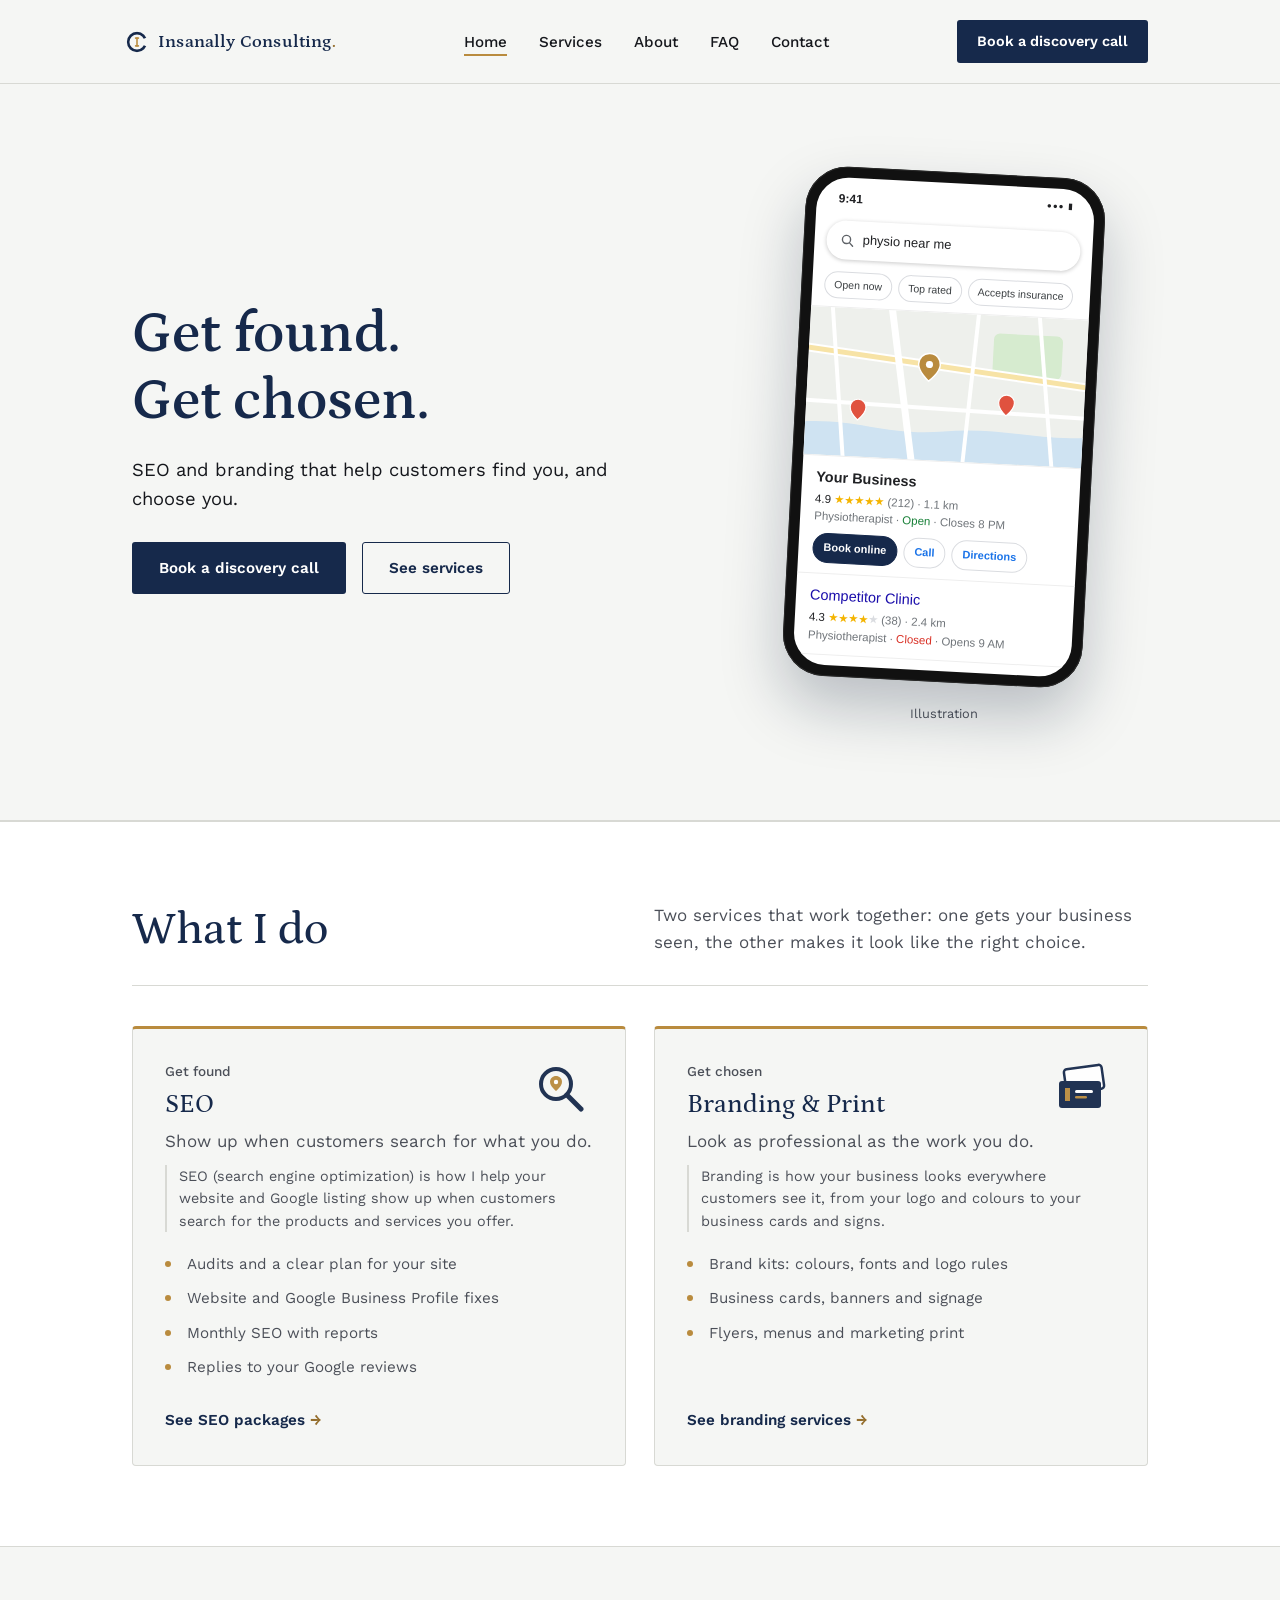
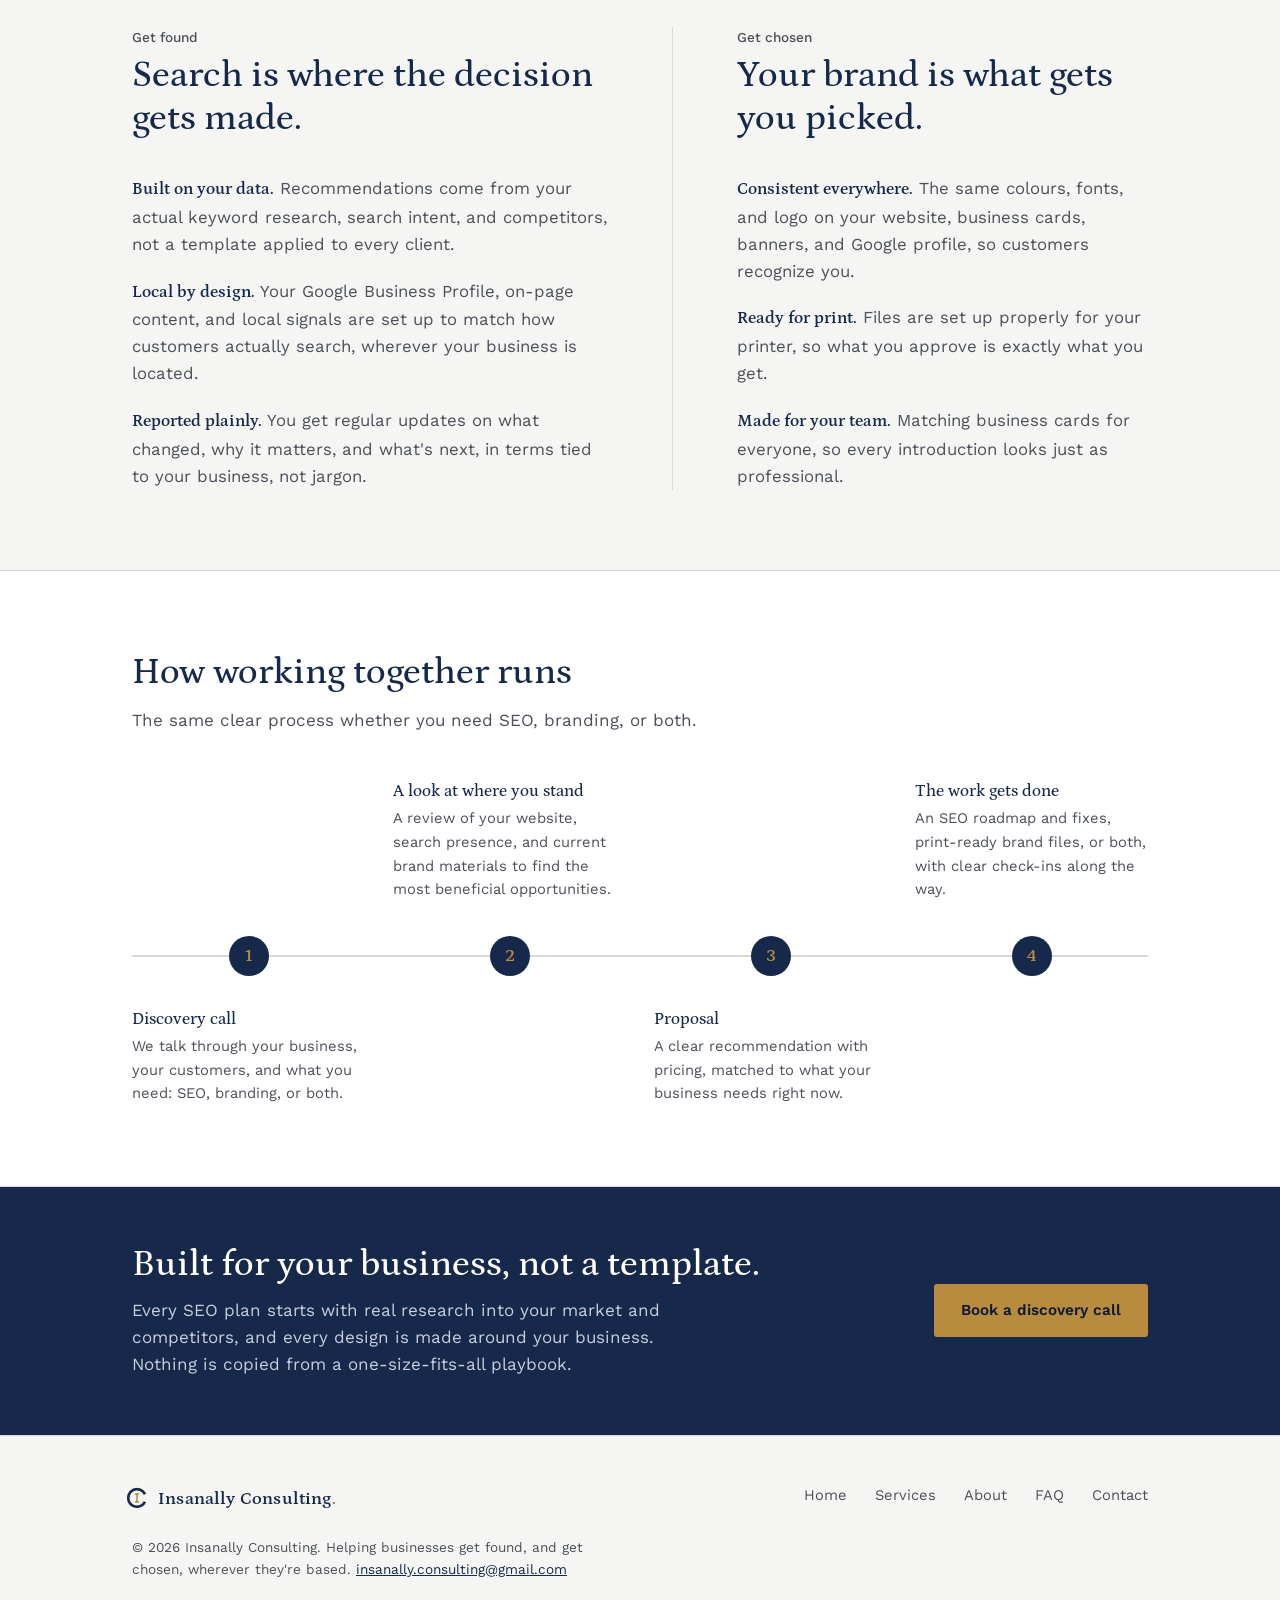
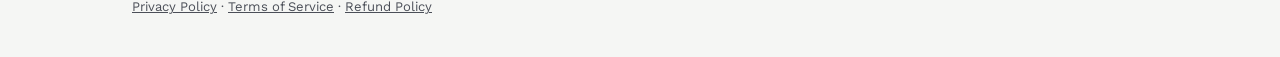
==== index.html @ f82b3b97 "Add files via upload" ====
<!DOCTYPE html>
<html lang="en">
<head>
<!-- Google tag (gtag.js) -->
<script async src="https://www.googletagmanager.com/gtag/js?id=G-95DKKEPVF5"></script>
<script>
  window.dataLayer = window.dataLayer || [];
  function gtag(){dataLayer.push(arguments);}
  gtag('js', new Date());

  gtag('config', 'G-95DKKEPVF5');
</script>

<meta charset="UTF-8">
<meta name="viewport" content="width=device-width, initial-scale=1.0">
<title>SEO &amp; Branding for Growing Businesses | Insanally Consulting</title>
<meta name="description" content="SEO and branding that help customers find you, and choose you. Based in the GTA, working with businesses wherever they are.">
<link rel="canonical" href="https://www.insanallyconsulting.com/">
<meta name="robots" content="index, follow">
<meta property="og:type" content="website">
<meta property="og:site_name" content="Insanally Consulting">
<meta property="og:title" content="SEO &amp; Branding for Growing Businesses | Insanally Consulting">
<meta property="og:description" content="SEO and branding that help customers find you, and choose you. Based in the GTA, working with businesses wherever they are.">
<meta property="og:url" content="https://www.insanallyconsulting.com/">
<meta property="og:image" content="https://www.insanallyconsulting.com/og-image.png">
<meta name="twitter:card" content="summary_large_image">
<meta name="twitter:title" content="SEO &amp; Branding for Growing Businesses | Insanally Consulting">
<meta name="twitter:description" content="SEO and branding that help customers find you, and choose you.">
<meta name="twitter:image" content="https://www.insanallyconsulting.com/og-image.png">
<link rel="icon" href="favicon.svg" type="image/svg+xml">
<link rel="stylesheet" href="styles.css?v=20261112">
<script type="application/ld+json">
{
  "@context": "https://schema.org",
  "@type": "ProfessionalService",
  "name": "Insanally Consulting",
  "description": "SEO and branding for businesses in the Greater Toronto Area and beyond.",
  "url": "https://www.insanallyconsulting.com/",
  "email": "insanally.consulting@gmail.com",
  "areaServed": {
    "@type": "Place",
    "name": "Greater Toronto Area, Ontario, Canada"
  },
  "founder": {
    "@type": "Person",
    "name": "Marc Insanally"
  }
}
</script>
</head>
<body>

<header class="site">
  <div class="nav">
    <a href="index.html" class="brand"><span class="brand-mark" aria-hidden="true"><svg viewBox="0 0 100 100" width="26" height="26"><defs><mask id="rg-index1"><rect width="100" height="100" fill="white"/><polygon points="50,50 91,31 91,69" fill="black"/></mask></defs><circle cx="50" cy="50" r="34" fill="none" stroke="#16294B" stroke-width="10" mask="url(#rg-index1)"/><rect x="42" y="32" width="16" height="6" fill="#B98B3E"/><rect x="47" y="32" width="6" height="36" fill="#B98B3E"/><rect x="42" y="62" width="16" height="6" fill="#B98B3E"/></svg></span>Insanally Consulting<span>.</span></a>
    <ul class="nav-links" id="nav-links">
      <li><a href="index.html" aria-current="page">Home</a></li>
      <li><a href="services.html">Services</a></li>
      <li><a href="about.html">About</a></li>
      <li><a href="faq.html">FAQ</a></li>
      <li><a href="contact.html">Contact</a></li>
    </ul>
    <a href="contact.html" class="nav-cta">Book a discovery call</a>
    <button class="nav-toggle" id="nav-toggle" aria-expanded="false" aria-controls="nav-links" aria-label="Open menu">
      <span></span><span></span><span></span>
    </button>
  </div>
</header>

<section class="hero">
  <div class="wrap">
    <div class="hero-copy">
      <h1>Get found.<br>Get chosen.</h1>
      <p class="lede">SEO and branding that help customers find you, and choose you.</p>
      <div class="hero-actions">
        <a href="contact.html" class="btn btn-primary">Book a discovery call</a>
        <a href="services.html" class="btn btn-ghost">See services</a>
      </div>
    </div>
    <div class="hero-visual phone-visual" role="img" aria-label="A phone showing local map search results with a business listed at the top">
      <div class="phone">
        <div class="phone-screen">
          <div class="ph-status"><span>9:41</span><span class="ph-icons">&#9679;&#9679;&#9679; &#9646;</span></div>
          <div class="ph-search"><svg width="14" height="14" viewBox="0 0 24 24"><circle cx="10" cy="10" r="7" fill="none" stroke="#5f6368" stroke-width="2.4"/><line x1="15.5" y1="15.5" x2="21" y2="21" stroke="#5f6368" stroke-width="2.4" stroke-linecap="round"/></svg><span>physio near me</span></div>
          <div class="ph-chips"><span>Open now</span><span>Top rated</span><span>Accepts insurance</span></div>
          <div class="ph-map">
            <svg viewBox="0 0 300 150" preserveAspectRatio="xMidYMid slice">
              <rect width="300" height="150" fill="#EEF0EC"/>
              <path d="M0,118 C60,110 90,128 150,120 C210,112 250,126 300,118 L300,150 L0,150Z" fill="#CFE3F2"/>
              <rect x="196" y="18" width="70" height="44" rx="6" fill="#D6EBCF"/>
              <path d="M-10,40 L310,70" stroke="#fff" stroke-width="9"/>
              <path d="M-10,40 L310,70" stroke="#F7E3A6" stroke-width="5"/>
              <path d="M90,-10 L120,160" stroke="#fff" stroke-width="7"/>
              <path d="M30,-10 L50,160" stroke="#fff" stroke-width="4"/>
              <path d="M180,-10 L170,160" stroke="#fff" stroke-width="4"/>
              <path d="M240,-10 L262,160" stroke="#fff" stroke-width="4"/>
              <path d="M-10,95 L310,100" stroke="#fff" stroke-width="4"/>
              <g transform="translate(132,58)"><path d="M0,-16 C7,-16 11,-11 11,-5 C11,3 0,12 0,12 C0,12 -11,3 -11,-5 C-11,-11 -7,-16 0,-16Z" fill="#B98B3E" stroke="#fff" stroke-width="1.5"/><circle cx="0" cy="-5" r="3.6" fill="#fff"/></g>
              <g transform="translate(212,92)"><path d="M0,-12 C5,-12 8,-8 8,-4 C8,2 0,9 0,9 C0,9 -8,2 -8,-4 C-8,-8 -5,-12 0,-12Z" fill="#E0523F" stroke="#fff" stroke-width="1.2"/></g>
              <g transform="translate(62,104)"><path d="M0,-12 C5,-12 8,-8 8,-4 C8,2 0,9 0,9 C0,9 -8,2 -8,-4 C-8,-8 -5,-12 0,-12Z" fill="#E0523F" stroke="#fff" stroke-width="1.2"/></g>
            </svg>
          </div>
          <div class="ph-result ph-top">
            <div class="ph-name">Your Business</div>
            <div class="ph-meta"><b>4.9</b> <span class="stars">&#9733;&#9733;&#9733;&#9733;&#9733;</span> (212) &middot; 1.1 km</div>
            <div class="ph-meta">Physiotherapist &middot; <span class="open">Open</span> &middot; Closes 8 PM</div>
            <div class="ph-btns"><span class="pri">Book online</span><span>Call</span><span>Directions</span></div>
          </div>
          <div class="ph-result">
            <div class="ph-name">Competitor Clinic</div>
            <div class="ph-meta"><b>4.3</b> <span class="stars">&#9733;&#9733;&#9733;&#9733;</span><span class="stars dim">&#9733;</span> (38) &middot; 2.4 km</div>
            <div class="ph-meta">Physiotherapist &middot; <span class="closed">Closed</span> &middot; Opens 9 AM</div>
          </div>
        </div>
      </div>
      <p class="mock-caption">Illustration</p>
    </div>
  </div>
</section>

<section class="alt">
  <div class="wrap">
    <div class="section-head section-head--split">
      <h2>What I do</h2>
      <p>Two services that work together: one gets your business seen, the other makes it look like the right choice.</p>
    </div>
    <div class="offer-grid">
      <a href="services.html#seo" class="offer">
        <span class="offer-icon" aria-hidden="true"><svg viewBox="0 0 64 64" width="64" height="64"><circle cx="27" cy="27" r="15" fill="none" stroke="#16294B" stroke-width="4"/><line x1="38" y1="38" x2="52" y2="52" stroke="#16294B" stroke-width="5" stroke-linecap="round"/><path d="M27,19 C30.3,19 33,21.6 33,24.8 C33,29.4 27,34 27,34 C27,34 21,29.4 21,24.8 C21,21.6 23.7,19 27,19 Z" fill="#B98B3E"/><circle cx="27" cy="25" r="2.2" fill="#fff"/></svg></span>
        <span class="service-kind">Get found</span>
        <h3>SEO</h3>
        <p>Show up when customers search for what you do.</p>
        <p class="offer-def">SEO (search engine optimization) is how I help your website and Google listing show up when customers search for the products and services you offer.</p>
        <ul>
          <li>Audits and a clear plan for your site</li>
          <li>Website and Google Business Profile fixes</li>
          <li>Monthly SEO with reports</li>
          <li>Replies to your Google reviews</li>
        </ul>
        <span class="offer-link">See SEO packages</span>
      </a>
      <a href="services.html#branding" class="offer">
        <span class="offer-icon" aria-hidden="true"><svg viewBox="0 0 64 64" width="64" height="64"><rect x="14" y="10" width="38" height="24" rx="3" fill="#fff" stroke="#16294B" stroke-width="2.5" transform="rotate(-8 33 22)"/><rect x="8" y="24" width="42" height="27" rx="3" fill="#16294B"/><rect x="14" y="31" width="5" height="13" fill="#B98B3E"/><rect x="24" y="33" width="18" height="3" rx="1.5" fill="#fff"/><rect x="24" y="39" width="12" height="2.5" rx="1.25" fill="#B98B3E"/></svg></span>
        <span class="service-kind">Get chosen</span>
        <h3>Branding &amp; Print</h3>
        <p>Look as professional as the work you do.</p>
        <p class="offer-def">Branding is how your business looks everywhere customers see it, from your logo and colours to your business cards and signs.</p>
        <ul>
          <li>Brand kits: colours, fonts and logo rules</li>
          <li>Business cards, banners and signage</li>
          <li>Flyers, menus and marketing print</li>
        </ul>
        <span class="offer-link">See branding services</span>
      </a>
    </div>
  </div>
</section>

<section>
  <div class="wrap">
    <div class="pair">
    <div class="pair-col">
    <div class="section-head">
      <span class="service-kind">Get found</span>
      <h2>Search is where the decision gets made.</h2>
    </div>
    <div class="trait-list">
      <p><strong>Built on your data.</strong> Recommendations come from your actual keyword research, search intent, and competitors, not a template applied to every client.</p>
      <p><strong>Local by design.</strong> Your Google Business Profile, on-page content, and local signals are set up to match how customers actually search, wherever your business is located.</p>
      <p><strong>Reported plainly.</strong> You get regular updates on what changed, why it matters, and what's next, in terms tied to your business, not jargon.</p>
    </div>
    </div>
    <div class="pair-col">
    <div class="section-head">
      <span class="service-kind">Get chosen</span>
      <h2>Your brand is what gets you picked.</h2>
    </div>
    <div class="trait-list">
      <p><strong>Consistent everywhere.</strong> The same colours, fonts, and logo on your website, business cards, banners, and Google profile, so customers recognize you.</p>
      <p><strong>Ready for print.</strong> Files are set up properly for your printer, so what you approve is exactly what you get.</p>
      <p><strong>Made for your team.</strong> Matching business cards for everyone, so every introduction looks just as professional.</p>
    </div>
    </div>
    </div>
  </div>
</section>

<section class="alt">
  <div class="wrap">
    <div class="section-head">
      <h2>How working together runs</h2>
      <p>The same clear process whether you need SEO, branding, or both.</p>
    </div>
    <div class="route">
      <div class="route-line"></div>
      <div class="route-col">
        <div class="route-top" style="grid-column:1"></div>
        <div class="route-marker-row" style="grid-column:1"><span class="route-marker">1</span></div>
        <div class="route-bottom" style="grid-column:1">
          <h3>Discovery call</h3>
          <p>We talk through your business, your customers, and what you need: SEO, branding, or both.</p>
        </div>
      </div>
      <div class="route-col">
        <div class="route-top" style="grid-column:2">
          <h3>A look at where you stand</h3>
          <p>A review of your website, search presence, and current brand materials to find the most beneficial opportunities.</p>
        </div>
        <div class="route-marker-row" style="grid-column:2"><span class="route-marker">2</span></div>
        <div class="route-bottom" style="grid-column:2"></div>
      </div>
      <div class="route-col">
        <div class="route-top" style="grid-column:3"></div>
        <div class="route-marker-row" style="grid-column:3"><span class="route-marker">3</span></div>
        <div class="route-bottom" style="grid-column:3">
          <h3>Proposal</h3>
          <p>A clear recommendation with pricing, matched to what your business needs right now.</p>
        </div>
      </div>
      <div class="route-col">
        <div class="route-top" style="grid-column:4">
          <h3>The work gets done</h3>
          <p>An SEO roadmap and fixes, print-ready brand files, or both, with clear check-ins along the way.</p>
        </div>
        <div class="route-marker-row" style="grid-column:4"><span class="route-marker">4</span></div>
        <div class="route-bottom" style="grid-column:4"></div>
      </div>
    </div>
  </div>
</section>

<div class="local-strip">
  <div class="wrap local-strip-inner">
    <div>
      <h2>Built for your business, not a template.</h2>
      <p>Every SEO plan starts with real research into your market and competitors, and every design is made around your business. Nothing is copied from a one-size-fits-all playbook.</p>
    </div>
    <a href="contact.html" class="btn btn-primary local-strip-btn">Book a discovery call</a>
  </div>
</div>

<footer class="site">
  <div class="wrap">
    <div class="footer-grid">
      <a href="index.html" class="brand"><span class="brand-mark" aria-hidden="true"><svg viewBox="0 0 100 100" width="26" height="26"><defs><mask id="rg-index2"><rect width="100" height="100" fill="white"/><polygon points="50,50 91,31 91,69" fill="black"/></mask></defs><circle cx="50" cy="50" r="34" fill="none" stroke="#16294B" stroke-width="10" mask="url(#rg-index2)"/><rect x="42" y="32" width="16" height="6" fill="#B98B3E"/><rect x="47" y="32" width="6" height="36" fill="#B98B3E"/><rect x="42" y="62" width="16" height="6" fill="#B98B3E"/></svg></span>Insanally Consulting<span>.</span></a>
      <nav>
        <a href="index.html">Home</a>
        <a href="services.html">Services</a>
        <a href="about.html">About</a>
        <a href="faq.html">FAQ</a>
        <a href="contact.html">Contact</a>
      </nav>
    </div>
    <p class="footer-note">© 2026 Insanally Consulting. Helping businesses get found, and get chosen, wherever they're based. <a href="mailto:insanally.consulting@gmail.com">insanally.consulting@gmail.com</a></p>
    <p class="footer-legal"><a href="privacy.html">Privacy Policy</a> · <a href="terms.html">Terms of Service</a> · <a href="refund-policy.html">Refund Policy</a></p>
    </div>
</footer>

<script src="nav.js"></script>
</body>
</html>
---- styles.css ----
@import url('https://fonts.googleapis.com/css2?family=Petrona:wght@400;500;600;700&family=Work+Sans:wght@400;500;600&display=swap');

:root {
  --bg: #F5F6F4;
  --paper: #FFFFFF;
  --navy: #16294B;
  --navy-deep: #0D1B33;
  --ink: #15171C;
  --ink-soft: #4B4F58;
  --gold: #B98B3E;
  --gold-text: #946D2C;
  --line: #D8D9D4;
  --max: 1080px;
}

* { box-sizing: border-box; }

html {
  scroll-behavior: smooth;
}

body {
  margin: 0;
  background: var(--bg);
  color: var(--ink);
  font-family: 'Work Sans', sans-serif;
  font-size: 17px;
  line-height: 1.6;
  -webkit-font-smoothing: antialiased;
}

h1, h2, h3 {
  font-family: 'Petrona', serif;
  font-weight: 500;
  color: var(--navy);
  line-height: 1.15;
  margin: 0;
}

h1 { font-size: clamp(2.4rem, 4.5vw, 3.6rem); font-weight: 600; }
h2 { font-size: clamp(1.7rem, 3vw, 2.3rem); }
h3 { font-size: 1.25rem; }

p { margin: 0 0 1rem 0; color: var(--ink-soft); max-width: 62ch; }

a { color: inherit; }

.wrap {
  max-width: var(--max);
  margin: 0 auto;
  padding: 0 32px;
}

/* Header */
header.site {
  position: sticky;
  top: 0;
  z-index: 50;
  background: var(--bg);
  border-bottom: 1px solid var(--line);
}

.nav {
  display: flex;
  align-items: center;
  justify-content: space-between;
  padding: 20px 32px;
  max-width: var(--max);
  margin: 0 auto;
}

.brand {
  font-family: 'Petrona', serif;
  font-weight: 600;
  font-size: 1.15rem;
  color: var(--navy);
  text-decoration: none;
  letter-spacing: 0.01em;
  display: inline-flex;
  align-items: center;
  gap: 8px;
}

.brand span { color: var(--gold-text); margin-left: -8px; }
.brand-mark { display: inline-flex; flex-shrink: 0; }
.brand-mark svg { display: block; }

.nav-links {
  display: flex;
  gap: 32px;
  list-style: none;
  margin: 0;
  padding: 0;
}

.nav-links a {
  text-decoration: none;
  color: var(--ink);
  font-size: 0.95rem;
  font-weight: 500;
  padding-bottom: 3px;
  border-bottom: 2px solid transparent;
  transition: border-color 0.15s ease;
}

.nav-links a:hover,
.nav-links a[aria-current="page"] {
  border-bottom-color: var(--gold);
}

.nav-cta {
  display: inline-block;
  background: var(--navy);
  color: #fff !important;
  padding: 10px 20px;
  border-radius: 3px;
  text-decoration: none;
  font-size: 0.9rem;
  font-weight: 600;
  transition: background 0.15s ease;
}
.nav-cta:hover { background: var(--navy-deep); }

.nav-toggle {
  display: none;
  flex-direction: column;
  justify-content: center;
  gap: 5px;
  width: 32px;
  height: 32px;
  background: none;
  border: none;
  padding: 0;
  cursor: pointer;
}
.nav-toggle span {
  display: block;
  width: 100%;
  height: 2px;
  background: var(--navy);
  border-radius: 2px;
  transition: transform 0.2s ease, opacity 0.2s ease;
}
.nav-toggle[aria-expanded="true"] span:nth-child(1) { transform: translateY(7px) rotate(45deg); }
.nav-toggle[aria-expanded="true"] span:nth-child(2) { opacity: 0; }
.nav-toggle[aria-expanded="true"] span:nth-child(3) { transform: translateY(-7px) rotate(-45deg); }

/* Buttons */
.btn {
  display: inline-block;
  padding: 13px 26px;
  border-radius: 3px;
  font-weight: 600;
  font-size: 0.95rem;
  text-decoration: none;
  border: 1.5px solid transparent;
  cursor: pointer;
}
.btn-primary { background: var(--navy); color: #fff; }
.btn-primary:hover { background: var(--navy-deep); }
.btn-ghost { background: transparent; color: var(--navy); border-color: var(--navy); }
.btn-ghost:hover { background: var(--navy); color: #fff; }

/* Hero */
.hero {
  padding: 88px 0 96px;
  border-bottom: 1px solid var(--line);
}

.hero .wrap {
  display: grid;
  grid-template-columns: 1.15fr 0.85fr;
  gap: 56px;
  align-items: center;
}

.hero-copy h1 { margin-bottom: 20px; }
.hero-copy p.lede {
  font-size: 1.15rem;
  color: var(--ink);
  max-width: 46ch;
}

.hero-actions {
  display: flex;
  gap: 16px;
  margin-top: 28px;
  align-items: center;
  flex-wrap: wrap;
}

.hero-actions .note {
  font-size: 0.88rem;
  color: var(--ink-soft);
}

/* Sections */
section { padding: 80px 0; }
section.alt { background: var(--paper); border-top: 1px solid var(--line); border-bottom: 1px solid var(--line); }

.section-head {
  max-width: 56ch;
  margin-bottom: 48px;
}
.section-head h2 { margin-bottom: 14px; }

/* Flowing trait statements (for non-sequential content) */
.trait-list {
  display: flex;
  flex-direction: column;
  gap: 20px;
  max-width: 640px;
}
.trait-list p { margin: 0; font-size: 1.05rem; }
.trait-list strong {
  font-family: 'Petrona', serif;
  color: var(--navy);
  font-weight: 600;
}

/* Service list (editorial, label + detail) */
.service-list { display: flex; flex-direction: column; }

.service-row {
  display: grid;
  grid-template-columns: 300px 1fr;
  gap: 48px;
  padding: 48px 0;
  border-top: 1px solid var(--line);
}
.service-row:first-child { border-top: none; padding-top: 0; }

.service-label {
  border-left: 3px solid var(--gold);
  padding-left: 20px;
}
.service-kind {
  display: block;
  font-size: 0.85rem;
  color: var(--ink-soft);
  font-weight: 500;
  margin-bottom: 8px;
}
.service-label h3 { margin-bottom: 8px; }
.service-label p { font-size: 0.95rem; margin-bottom: 0; max-width: 30ch; }

.service-detail ul {
  list-style: none;
  margin: 0 0 24px 0;
  padding: 0;
}
.service-detail ul li {
  padding: 10px 0 10px 22px;
  position: relative;
  color: var(--ink-soft);
  border-top: 1px solid var(--line);
  font-size: 0.95rem;
}
.service-detail ul li:first-child { border-top: none; padding-top: 0; }
.service-detail ul li::before {
  content: "";
  position: absolute;
  left: 0;
  top: 19px;
  width: 6px;
  height: 6px;
  background: var(--gold);
  border-radius: 50%;
}

.tier-list {
  margin: 0 0 24px 0;
  padding: 0 0 0 22px;
}
.tier-list li {
  padding: 10px 0;
  color: var(--ink-soft);
  border-top: 1px solid var(--line);
  font-size: 0.95rem;
}
.tier-list li:first-child { border-top: none; padding-top: 0; }
.tier-list li strong { color: var(--navy); font-family: 'Petrona', serif; font-weight: 600; }

/* Process route (connected path, not a repeating card grid) */
.route {
  display: grid;
  grid-template-columns: repeat(4, 1fr);
  grid-template-rows: auto auto auto;
  column-gap: 28px;
  align-items: stretch;
  margin-top: 8px;
}
.route-col { display: contents; }
.route-line {
  grid-column: 1 / -1;
  grid-row: 2;
  align-self: center;
  height: 2px;
  background: var(--line);
}
.route-top {
  grid-row: 1;
  align-self: end;
  display: flex;
  flex-direction: column;
  justify-content: flex-end;
  padding-bottom: 24px;
}
.route-bottom {
  grid-row: 3;
  align-self: start;
  padding-top: 24px;
}
.route-marker-row {
  grid-row: 2;
  display: flex;
  align-items: center;
  justify-content: center;
  padding: 10px 0;
}
.route-marker {
  width: 40px;
  height: 40px;
  border-radius: 50%;
  background: var(--navy);
  color: var(--gold);
  font-family: 'Petrona', serif;
  font-weight: 600;
  font-size: 1.1rem;
  display: flex;
  align-items: center;
  justify-content: center;
}
.route h3 { font-size: 1.05rem; margin-bottom: 6px; }
.route p { font-size: 0.92rem; margin-bottom: 0; }

/* Local strip */
.local-strip {
  background: var(--navy);
  color: #fff;
  padding: 56px 0;
}
.local-strip-inner {
  display: flex;
  align-items: center;
  justify-content: space-between;
  gap: 32px;
  flex-wrap: wrap;
}
.local-strip h2 { color: #fff; margin-bottom: 12px; }
.local-strip p { color: #C8CFDC; max-width: 52ch; margin-bottom: 0; }
.local-strip-btn { flex-shrink: 0; }

/* Footer */
footer.site {
  border-top: 1px solid var(--line);
  padding: 48px 0 40px;
}
.footer-grid {
  display: flex;
  justify-content: space-between;
  align-items: flex-start;
  flex-wrap: wrap;
  gap: 24px;
}
.footer-grid nav {
  display: flex;
  gap: 28px;
}
.footer-grid nav a { text-decoration: none; color: var(--ink-soft); font-size: 0.92rem; }
.footer-grid nav a:hover { color: var(--navy); }
.footer-note { color: var(--ink-soft); font-size: 0.85rem; margin-top: 24px; }
.footer-note a { color: var(--navy); text-decoration: underline; }
.footer-legal { color: var(--ink-soft); font-size: 0.82rem; margin: 10px 0 0; }
.footer-legal a { color: var(--ink-soft); text-decoration: underline; }
.footer-legal a:hover { color: var(--navy); }

/* About page profile hero (distinct from the plain centered subpage hero) */
.hero-profile-wrap {
  display: grid;
  grid-template-columns: 1.2fr 0.8fr;
  gap: 56px;
  align-items: center;
}
.hero-profile .hero-copy p.lede { max-width: 52ch; }
.profile-mark { justify-self: center; }
.profile-mark svg { width: 170px; height: 170px; }

/* About page specifics */
.about-hero .wrap { grid-template-columns: 1fr; max-width: 720px; }
.about-hero p.lede { max-width: 60ch; }

.closing-note { max-width: 56ch; }
.closing-note p { margin: 16px 0 26px; }

.growth-chart { max-width: 680px; margin-top: 8px; }
.growth-chart h3 { font-size: 1.1rem; margin-bottom: 20px; }
.growth-chart svg { width: 100%; height: auto; display: block; }
.chart-tick { font-family: 'Work Sans', sans-serif; font-size: 12px; fill: var(--ink-soft); }
.chart-caption { font-size: 0.85rem; color: var(--ink-soft); font-style: italic; margin: 14px 0 0; max-width: none; }

.nested-packages { max-width: 620px; margin: 0 auto; text-align: center; }
.nested-packages svg { width: 100%; height: auto; display: block; }
.nested-label { font-family: 'Petrona', serif; font-weight: 700; font-size: 17px; fill: #16294B; }
.nested-label--core { font-size: 17px; fill: var(--gold-text); }
.nested-caption { font-family: 'Work Sans', sans-serif; font-size: 12px; fill: var(--ink-soft); text-anchor: middle; }
.nested-footnote { font-size: 0.9rem; color: var(--ink-soft); margin: 18px 0 0; max-width: none; }

/* FAQ accordion */
.faq-list { display: flex; flex-direction: column; }
.faq-item {
  border-top: 1px solid var(--line);
  padding: 20px 0;
}
.faq-item:last-child { border-bottom: 1px solid var(--line); }
.faq-item summary {
  cursor: pointer;
  list-style: none;
  display: flex;
  align-items: center;
  justify-content: space-between;
  gap: 16px;
  font-family: 'Petrona', serif;
  font-weight: 600;
  font-size: 1.05rem;
  color: var(--navy);
}
.faq-item summary::-webkit-details-marker { display: none; }
.faq-item summary::after {
  content: '+';
  flex-shrink: 0;
  font-family: 'Work Sans', sans-serif;
  font-weight: 400;
  font-size: 1.5rem;
  color: var(--gold-text);
  line-height: 1;
}
.faq-item[open] summary::after { content: '\2212'; }
.faq-item p { margin: 14px 0 0; max-width: 62ch; }

/* Contact page */
.contact-layout {
  display: grid;
  grid-template-columns: 1fr 1fr;
  gap: 56px;
  align-items: start;
}

form.contact-form {
  display: flex;
  flex-direction: column;
  gap: 18px;
}

.form-success, .form-error {
  display: none;
  padding: 16px 18px;
  border-radius: 4px;
  font-size: 0.95rem;
  margin: 0;
}
.form-success {
  background: #EFF6EE;
  border: 1px solid #B7D9B2;
  color: #2C5C28;
}
.form-error {
  background: #FBEEEE;
  border: 1px solid #E3B5B5;
  color: #7A2A2A;
}
.form-error a { color: #7A2A2A; text-decoration: underline; font-weight: 600; }

.field { display: flex; flex-direction: column; gap: 6px; }
.field label { font-size: 0.9rem; font-weight: 600; color: var(--navy); }
.field input, .field textarea {
  font-family: 'Work Sans', sans-serif;
  font-size: 1rem;
  padding: 12px 14px;
  border: 1.5px solid var(--line);
  border-radius: 4px;
  background: var(--paper);
  color: var(--ink);
}
.field input:focus, .field textarea:focus {
  outline: none;
  border-color: var(--navy);
}
.field textarea { resize: vertical; min-height: 130px; }

.info-specs { margin: 0; }
.info-specs .spec {
  padding: 16px 0;
  border-top: 1px solid var(--line);
  display: flex;
  gap: 20px;
}
.info-specs .spec:first-child { border-top: none; padding-top: 0; }
.info-specs dt {
  font-weight: 600;
  color: var(--navy);
  font-size: 0.92rem;
  flex: 0 0 130px;
}
.info-specs dd {
  margin: 0;
  color: var(--ink-soft);
  font-size: 0.95rem;
}

/* Legal pages */
.legal-content { max-width: 68ch; }
.legal-content h2 { font-size: 1.35rem; margin: 40px 0 12px; }
.legal-content h2:first-child { margin-top: 0; }
.legal-content p { margin-bottom: 14px; }
.legal-content ul { margin: 0 0 14px 0; padding-left: 22px; color: var(--ink-soft); }
.legal-content li { margin-bottom: 6px; }
.legal-updated { color: var(--ink-soft); font-size: 0.9rem; margin-bottom: 32px; }

/* Focus visibility */
a:focus-visible, button:focus-visible, input:focus-visible, textarea:focus-visible {
  outline: 2px solid var(--gold);
  outline-offset: 2px;
}

/* Reduced motion */
@media (prefers-reduced-motion: reduce) {
  html { scroll-behavior: auto; }
}

/* Responsive */
@media (max-width: 860px) {
  .brand { font-size: 1rem; }
  .nav-toggle { display: flex; }
  .nav-cta { display: none; }
  .nav-links {
    display: none;
    position: absolute;
    top: 100%;
    left: 0;
    right: 0;
    background: var(--bg);
    border-bottom: 1px solid var(--line);
    flex-direction: column;
    gap: 0;
    padding: 8px 32px 16px;
  }
  .nav-links.is-open { display: flex; }
  .nav-links li { border-top: 1px solid var(--line); }
  .nav-links li:first-child { border-top: none; }
  .nav-links a { display: block; padding: 14px 0; border-bottom: none; }
  .nav { position: relative; }
  .hero .wrap { grid-template-columns: 1fr; }
  .hero-profile-wrap { grid-template-columns: 1fr; text-align: left; }
  .profile-mark { justify-self: flex-start; order: -1; }
  .profile-mark svg { width: 100px; height: 100px; }
  .route { display: block; }
  .route-line { display: none; }
  .route-col {
    display: flex;
    flex-direction: column;
    border-top: 1px solid var(--line);
    padding: 24px 0;
  }
  .route-col:first-child { border-top: none; padding-top: 0; }
  .route-top { order: 2; padding-bottom: 0; }
  .route-marker-row { order: 1; padding: 0; margin-bottom: 12px; justify-content: flex-start; }
  .route-bottom { order: 3; padding-top: 12px; }
  .service-row { grid-template-columns: 1fr; gap: 20px; }
  .contact-layout { grid-template-columns: 1fr; }
  .footer-grid { flex-direction: column; }
}

/* What I do (homepage) */
.offer-grid {
  display: grid;
  grid-template-columns: 1fr 1fr;
  gap: 28px;
}
.offer {
  display: flex;
  flex-direction: column;
  background: var(--bg);
  border: 1px solid var(--line);
  border-top: 3px solid var(--gold);
  border-radius: 4px;
  padding: 32px;
  text-decoration: none;
  color: inherit;
  transition: border-color 0.15s ease, box-shadow 0.15s ease;
}
.offer:hover { border-color: var(--navy); border-top-color: var(--gold); box-shadow: 0 10px 28px rgba(13, 27, 51, 0.10); }
.offer h3 { font-size: 1.6rem; margin-bottom: 8px; }
.offer > p { margin-bottom: 18px; }
.offer ul { list-style: none; margin: 0 0 24px 0; padding: 0; }
.offer ul li {
  padding: 5px 0 5px 22px;
  position: relative;
  color: var(--ink-soft);
  font-size: 0.95rem;
}
.offer ul li:first-child { padding-top: 0; }
.offer ul li::before {
  content: "";
  position: absolute;
  left: 0;
  top: 14px;
  width: 6px;
  height: 6px;
  background: var(--gold);
  border-radius: 50%;
}
.offer ul li:first-child::before { top: 9px; }
.offer-link {
  margin-top: auto;
  font-weight: 600;
  font-size: 0.95rem;
  color: var(--navy);
}
.offer-link::after { content: " \2192"; color: var(--gold-text); }
.section-head .service-kind { margin-bottom: 6px; }
.branding-note { font-size: 0.9rem; color: var(--ink-soft); margin: 32px 0 0; padding-top: 20px; border-top: 1px solid var(--line); max-width: none; }
#seo, #branding { scroll-margin-top: 80px; }

@media (max-width: 640px) {
  .offer-grid { grid-template-columns: 1fr; }
  .offer { padding: 24px; }
}

/* Button on the navy strip */
.local-strip .btn-primary { background: var(--gold); color: var(--navy-deep); }
.local-strip .btn-primary:hover { background: #CDA25A; }

/* Search + branding side by side (homepage) */
.pair { display: grid; grid-template-columns: 1fr 1fr; gap: 64px; }
.pair-col + .pair-col { border-left: 1px solid var(--line); padding-left: 64px; }
.pair .section-head { margin-bottom: 36px; }
@media (max-width: 640px) {
  .pair { grid-template-columns: 1fr; gap: 48px; }
  .pair-col + .pair-col { border-left: none; padding-left: 0; border-top: 1px solid var(--line); padding-top: 48px; }
}

.offer, .offer:hover { text-decoration: none; }

/* Full-width section heading: title left, intro right */
.section-head--split {
  max-width: none;
  display: grid;
  grid-template-columns: 1fr 1fr;
  gap: 28px;
  align-items: end;
  padding-bottom: 28px;
  border-bottom: 1px solid var(--line);
  margin-bottom: 40px;
}
.section-head--split h2 { margin-bottom: 0; font-size: clamp(2rem, 4vw, 2.9rem); }
.section-head--split p { margin: 0; max-width: 46ch; justify-self: end; }
@media (max-width: 640px) {
  .section-head--split { grid-template-columns: 1fr; gap: 12px; }
  .section-head--split p { justify-self: start; }
}

.offer { position: relative; }
.offer-icon { position: absolute; top: 28px; right: 32px; opacity: 0.95; }
.offer-icon svg { display: block; }
@media (max-width: 860px) { .offer-icon { top: 22px; right: 22px; } .offer-icon svg { width: 48px; height: 48px; } }

/* Narrower computer windows and tablets: keep side by side, tighten spacing */
@media (max-width: 1000px) and (min-width: 641px) {
  .pair { gap: 36px; }
  .pair-col + .pair-col { padding-left: 36px; }
  .offer-grid { gap: 20px; }
  .offer { padding: 26px; }
  .offer-icon svg { width: 48px; height: 48px; }
}
@media (max-width: 640px) { .offer { padding: 24px; } }
@media (max-width: 860px) { .route-top, .route-bottom { align-self: stretch; } }

/* Homepage hero: phone showing local search results (illustration) */
.hero-visual{display:flex;flex-direction:column;align-items:center}
.mock-caption{font-size:.8rem;color:var(--ink-soft);margin:22px 0 0;text-align:center}
.phone{width:300px;background:#111;border-radius:42px;padding:11px;box-shadow:0 30px 60px rgba(13,27,51,.25),0 0 0 1px #2a2a2a inset;transform:rotate(3deg)}
.phone-screen{background:#fff;border-radius:32px;overflow:hidden;font-family:Arial,Helvetica,sans-serif;color:#202124;padding-bottom:10px}
.ph-status{display:flex;justify-content:space-between;padding:12px 22px 6px;font-size:12px;font-weight:700}
.ph-icons{font-size:8px;letter-spacing:1px}
.ph-search{margin:6px 12px;display:flex;align-items:center;gap:8px;padding:9px 14px;border-radius:22px;box-shadow:0 1px 4px rgba(0,0,0,.22);font-size:13px}
.ph-chips{display:flex;gap:6px;padding:6px 12px 8px;overflow:hidden;white-space:nowrap}
.ph-chips span{font-size:10.5px;border:1px solid #dadce0;border-radius:14px;padding:4px 9px;color:#3c4043}
.ph-map{height:150px;border-top:1px solid #eee;border-bottom:1px solid #eee}
.ph-map svg{width:100%;height:100%;display:block}
.ph-result{padding:10px 14px;border-bottom:1px solid #eee}
.ph-name{font-size:14.5px;color:#1a0dab;font-weight:500;margin-bottom:2px}
.ph-top .ph-name{color:#202124;font-weight:700}
.ph-meta{font-size:11.5px;color:#70757a;line-height:1.5}
.ph-meta b{color:#202124;font-weight:400}
.stars{color:#F4B400;letter-spacing:-1px}.stars.dim{color:#dadce0}
.open{color:#188038}.closed{color:#d93025}
.ph-btns{display:flex;gap:6px;margin-top:8px}
.ph-btns span{white-space:nowrap;font-size:11px;border:1px solid #dadce0;border-radius:16px;padding:5px 10px;color:#1a73e8;font-weight:600}
.ph-btns span.pri{background:#16294B;color:#fff;border-color:#16294B}
@media (max-width:860px){.phone{width:260px;transform:none}}

/* Short plain-language definition under each "What I do" card tagline */
.offer > p.offer-def { font-size: 0.9rem; line-height: 1.55; color: var(--ink-soft); margin: -8px 0 20px; padding-left: 12px; border-left: 2px solid var(--line); }
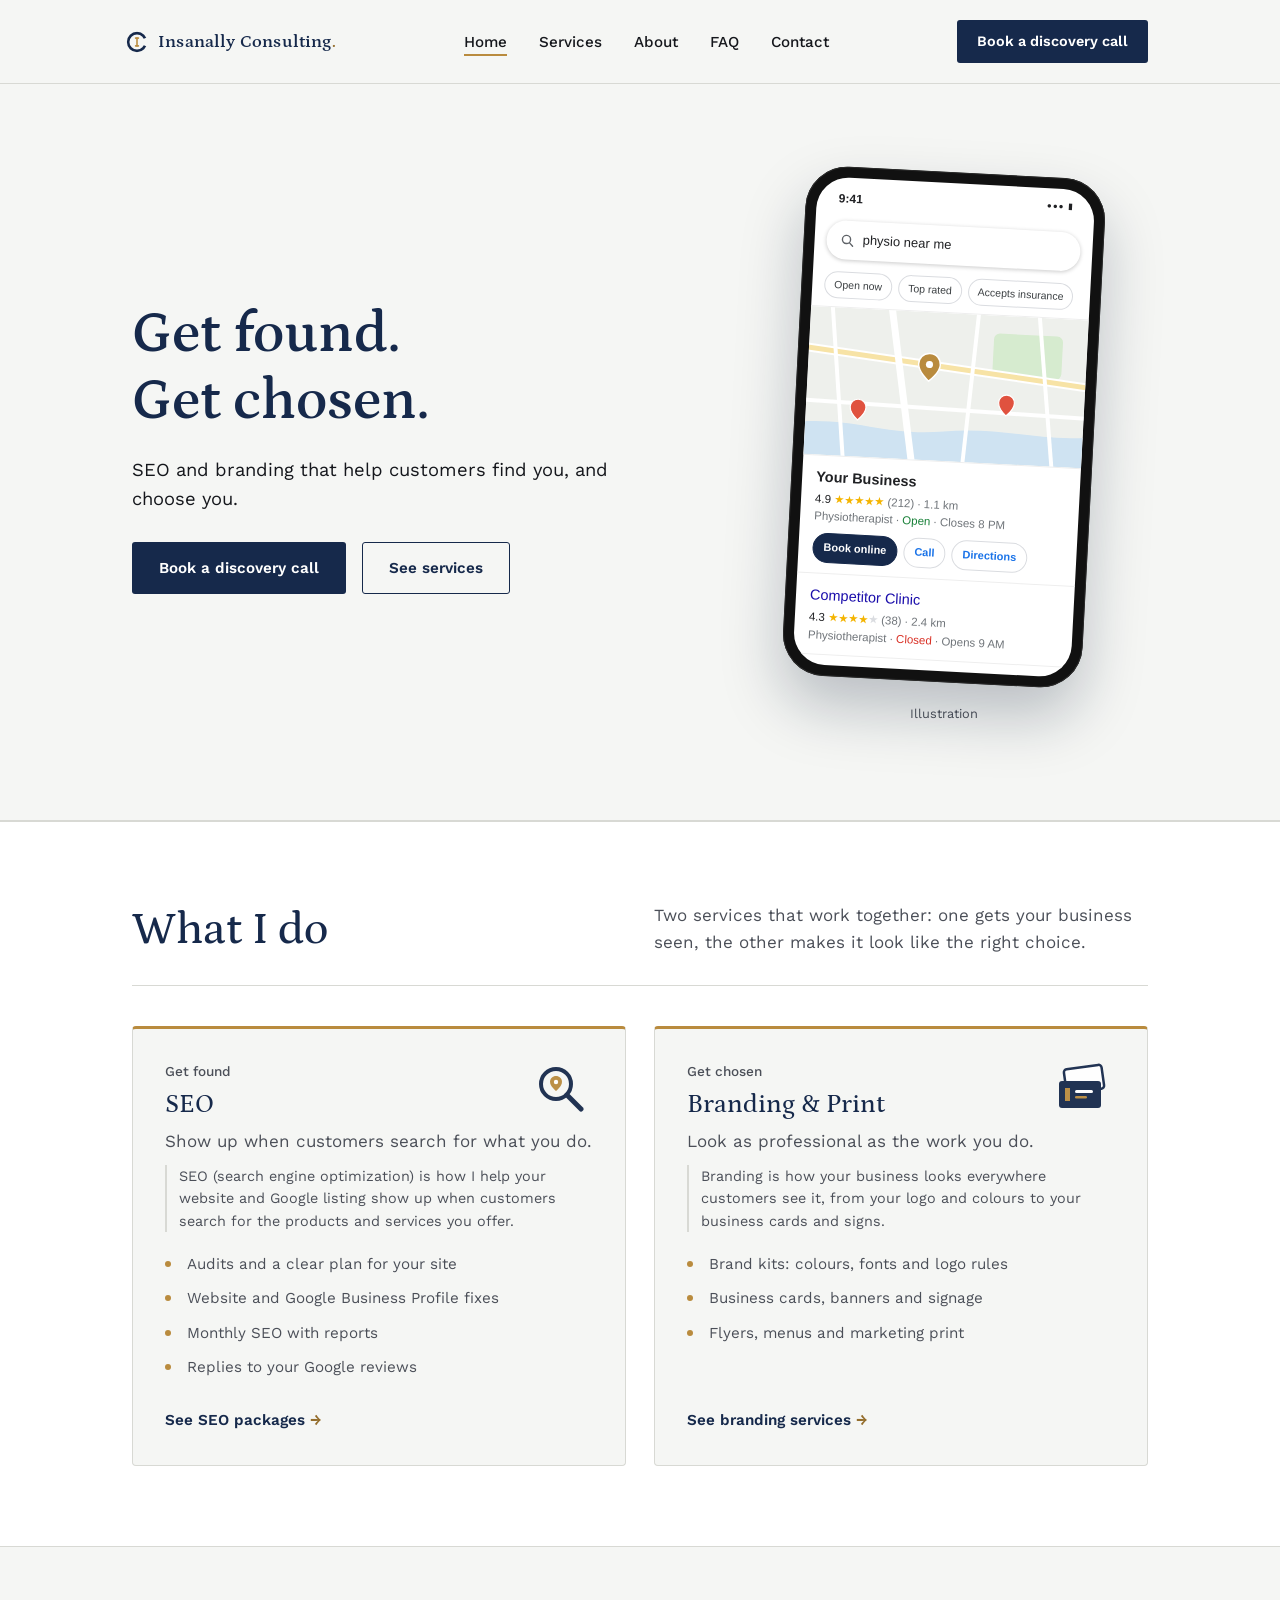
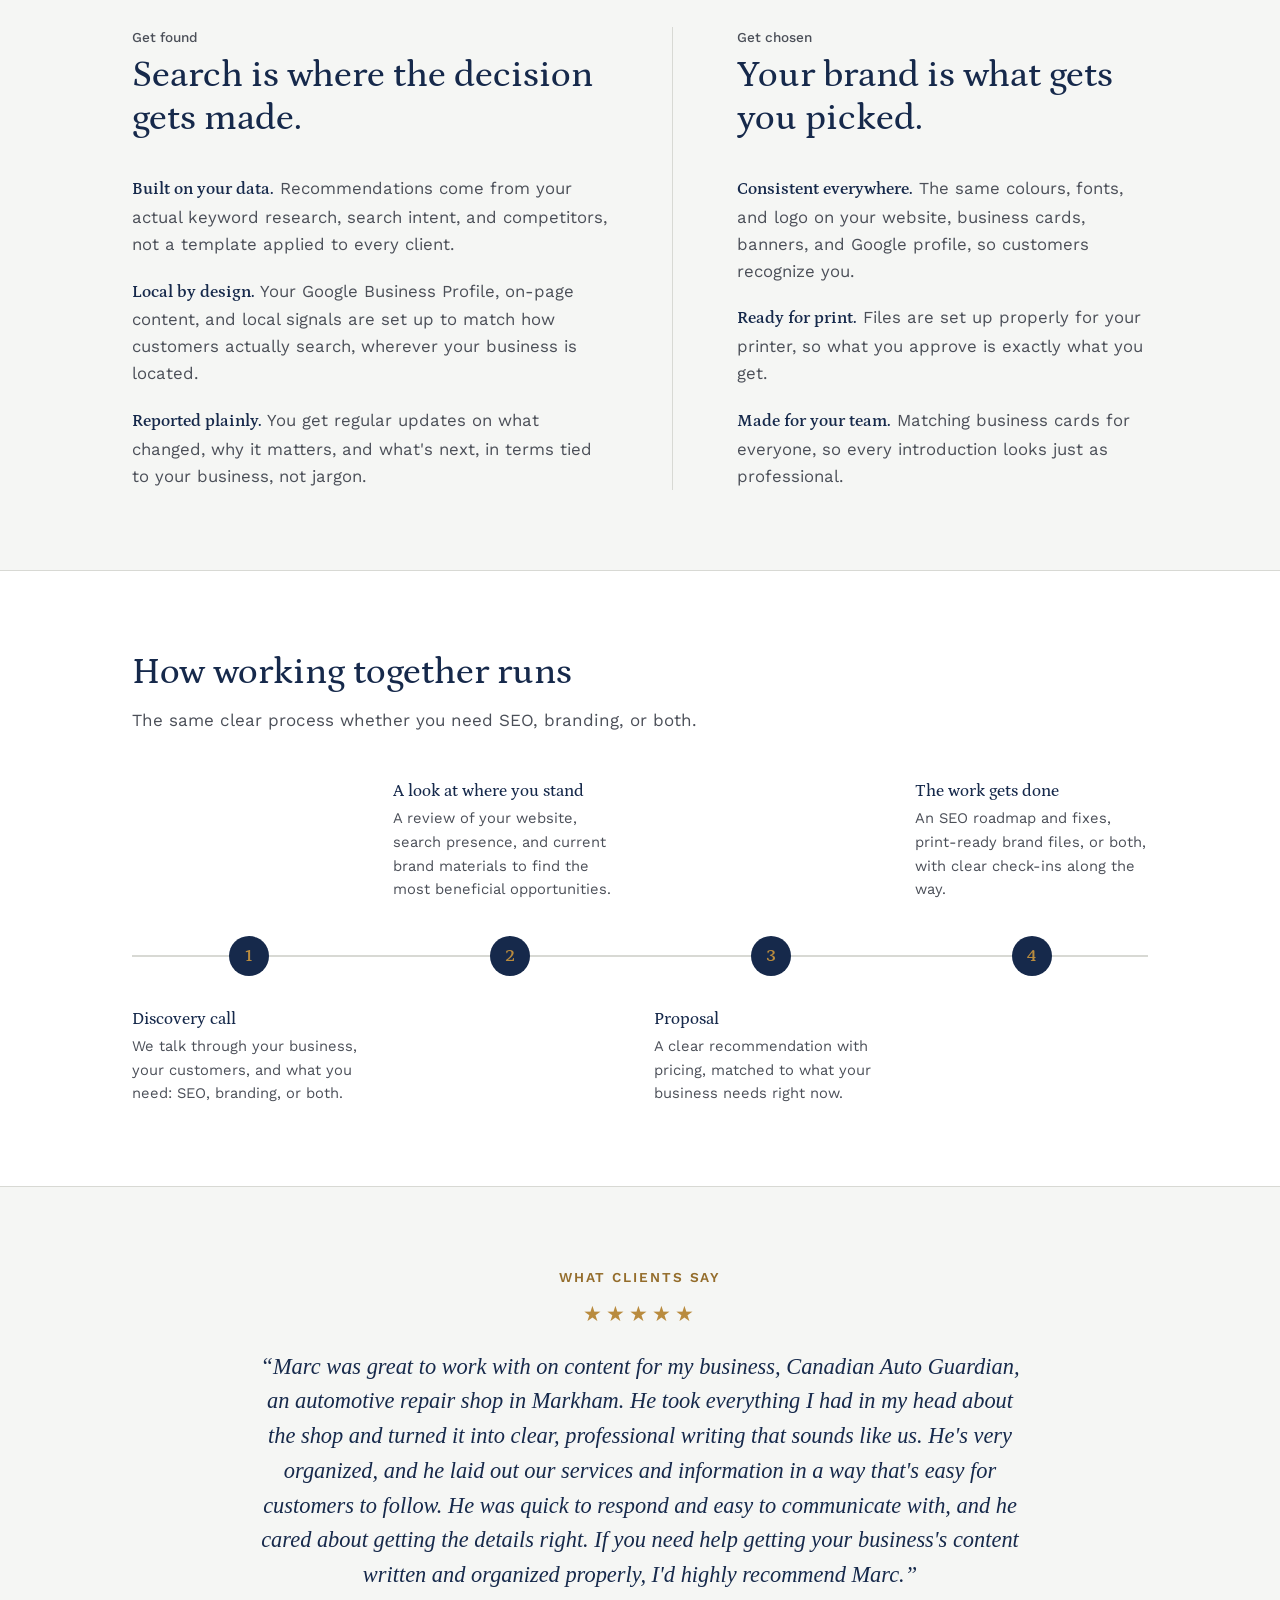
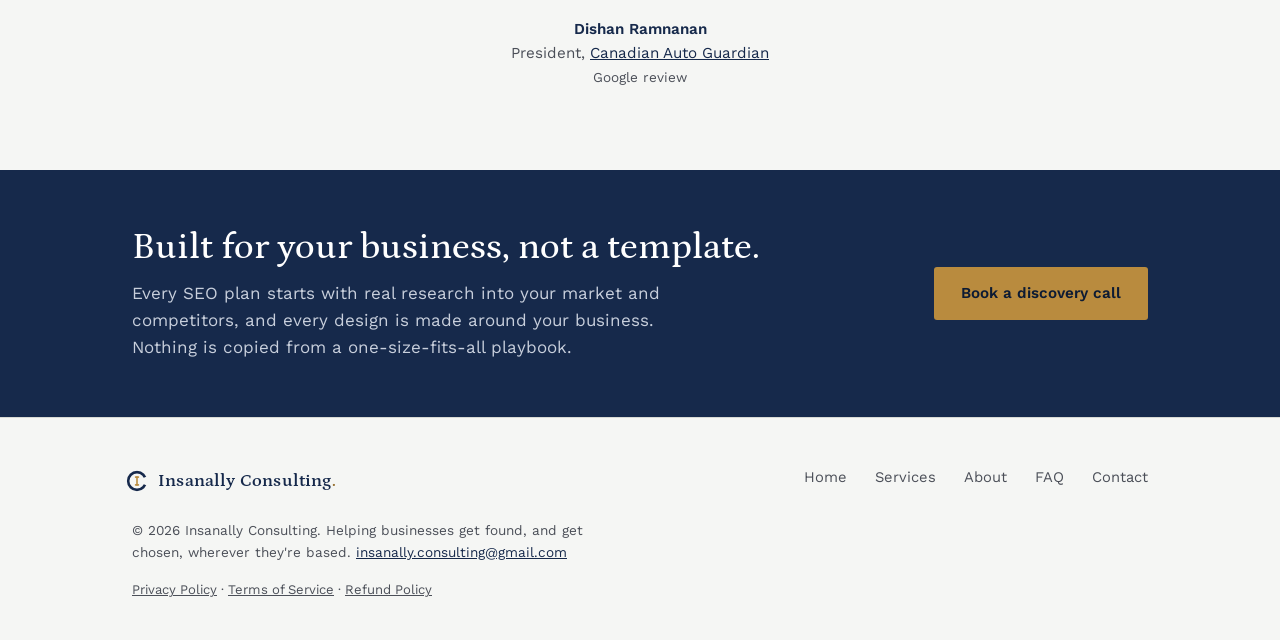
==== commit 6510005c: "Add files via upload" ====
--- a/index.html
+++ b/index.html
@@ -229,6 +229,19 @@
   </div>
 </section>
 
+<section aria-labelledby="review-heading">
+  <div class="wrap">
+    <figure style="margin: 0 auto; max-width: 760px; text-align: center;">
+      <p id="review-heading" style="margin: 0 auto 10px; max-width: none; font-size: 0.85rem; font-weight: 600; letter-spacing: 0.14em; text-transform: uppercase; color: var(--gold-text);">What clients say</p>
+      <div aria-label="5 out of 5 stars" role="img" style="color: var(--gold); font-size: 1.3rem; letter-spacing: 4px; margin-bottom: 18px;">&#9733;&#9733;&#9733;&#9733;&#9733;</div>
+      <blockquote style="margin: 0;">
+        <p style="font-family: 'Petrona', serif; font-style: italic; font-size: clamp(1.15rem, 2.2vw, 1.4rem); line-height: 1.55; color: var(--navy); max-width: none; margin: 0 0 24px;">“Marc was great to work with on content for my business, Canadian Auto Guardian, an automotive repair shop in Markham. He took everything I had in my head about the shop and turned it into clear, professional writing that sounds like us. He's very organized, and he laid out our services and information in a way that's easy for customers to follow. He was quick to respond and easy to communicate with, and he cared about getting the details right. If you need help getting your business's content written and organized properly, I'd highly recommend Marc.”</p>
+      </blockquote>
+      <figcaption style="font-size: 0.95rem; color: var(--ink-soft);"><strong style="color: var(--navy); font-weight: 600;">Dishan Ramnanan</strong><br>President, <a href="https://www.canadianautoguardian.com" target="_blank" rel="noopener" style="color: var(--navy);">Canadian Auto Guardian</a><br><span style="font-size: 0.85rem;">Google review</span></figcaption>
+    </figure>
+  </div>
+</section>
+
 <div class="local-strip">
   <div class="wrap local-strip-inner">
     <div>
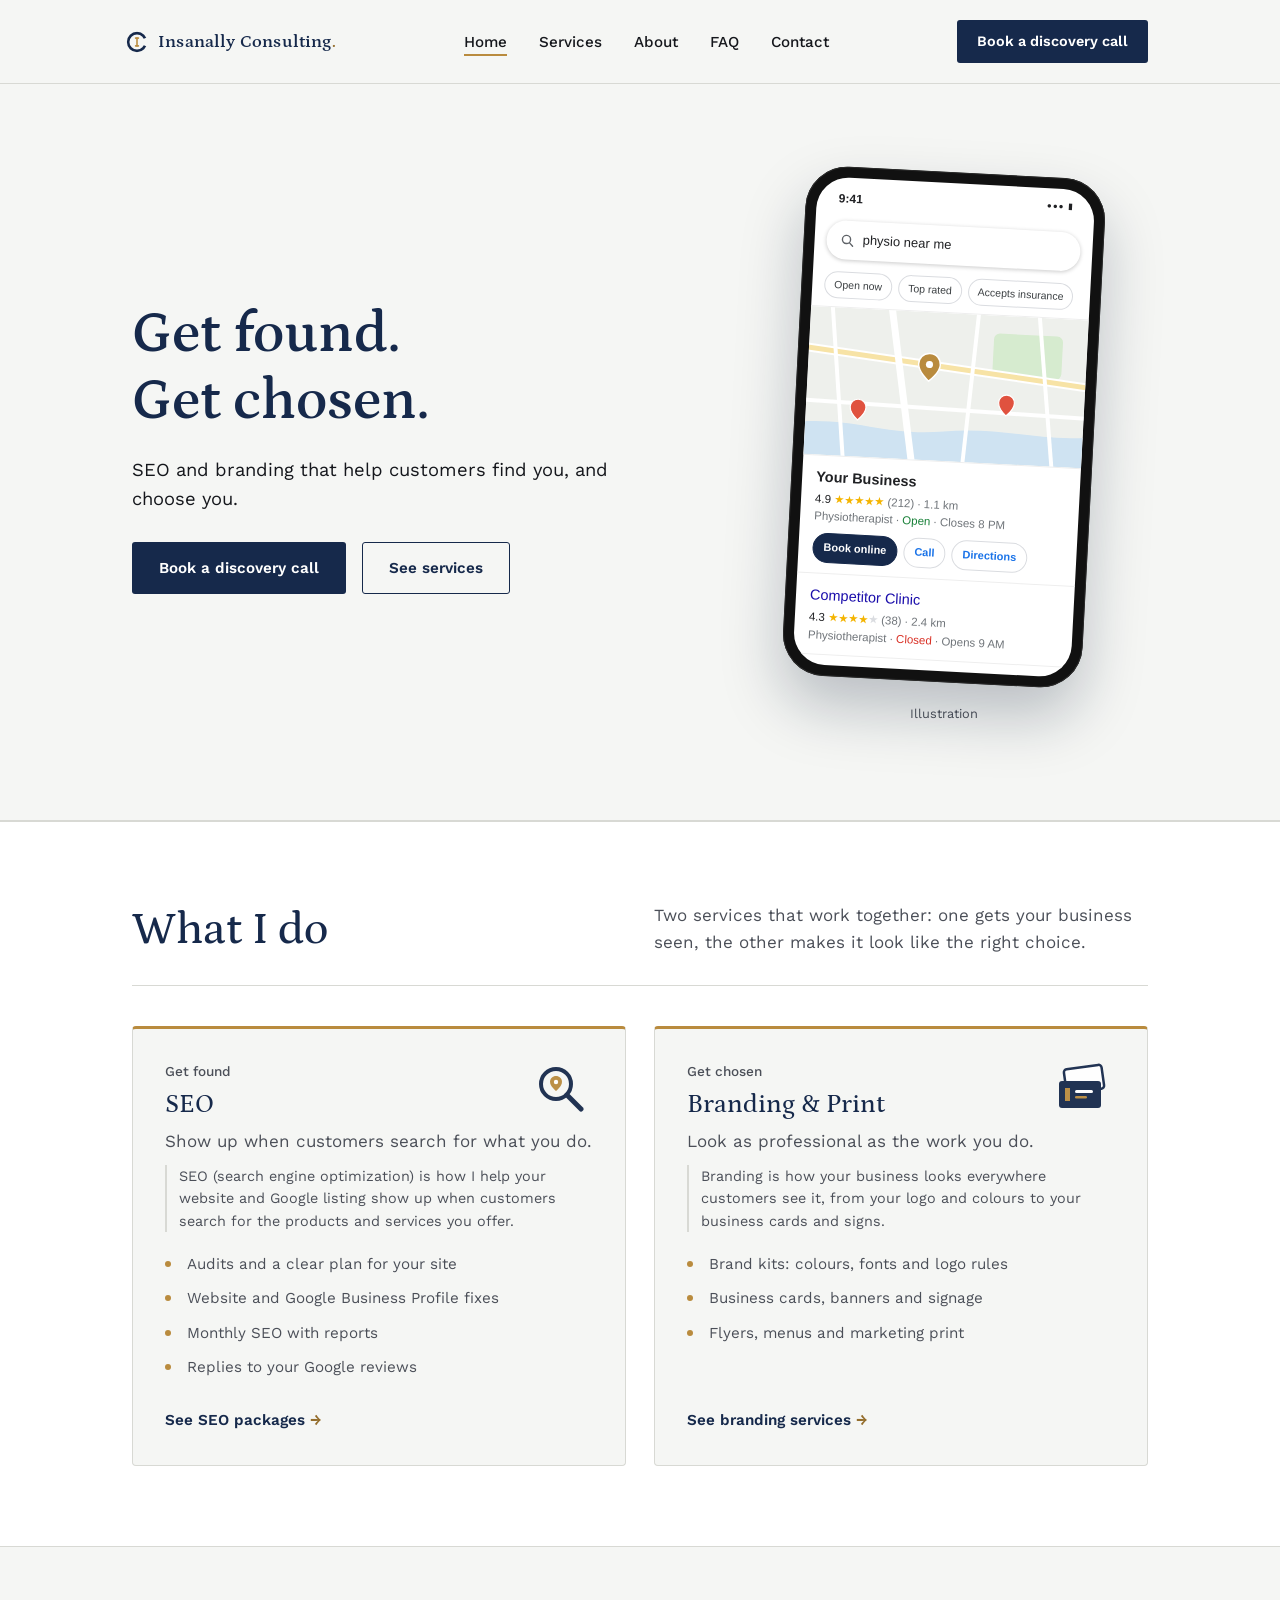
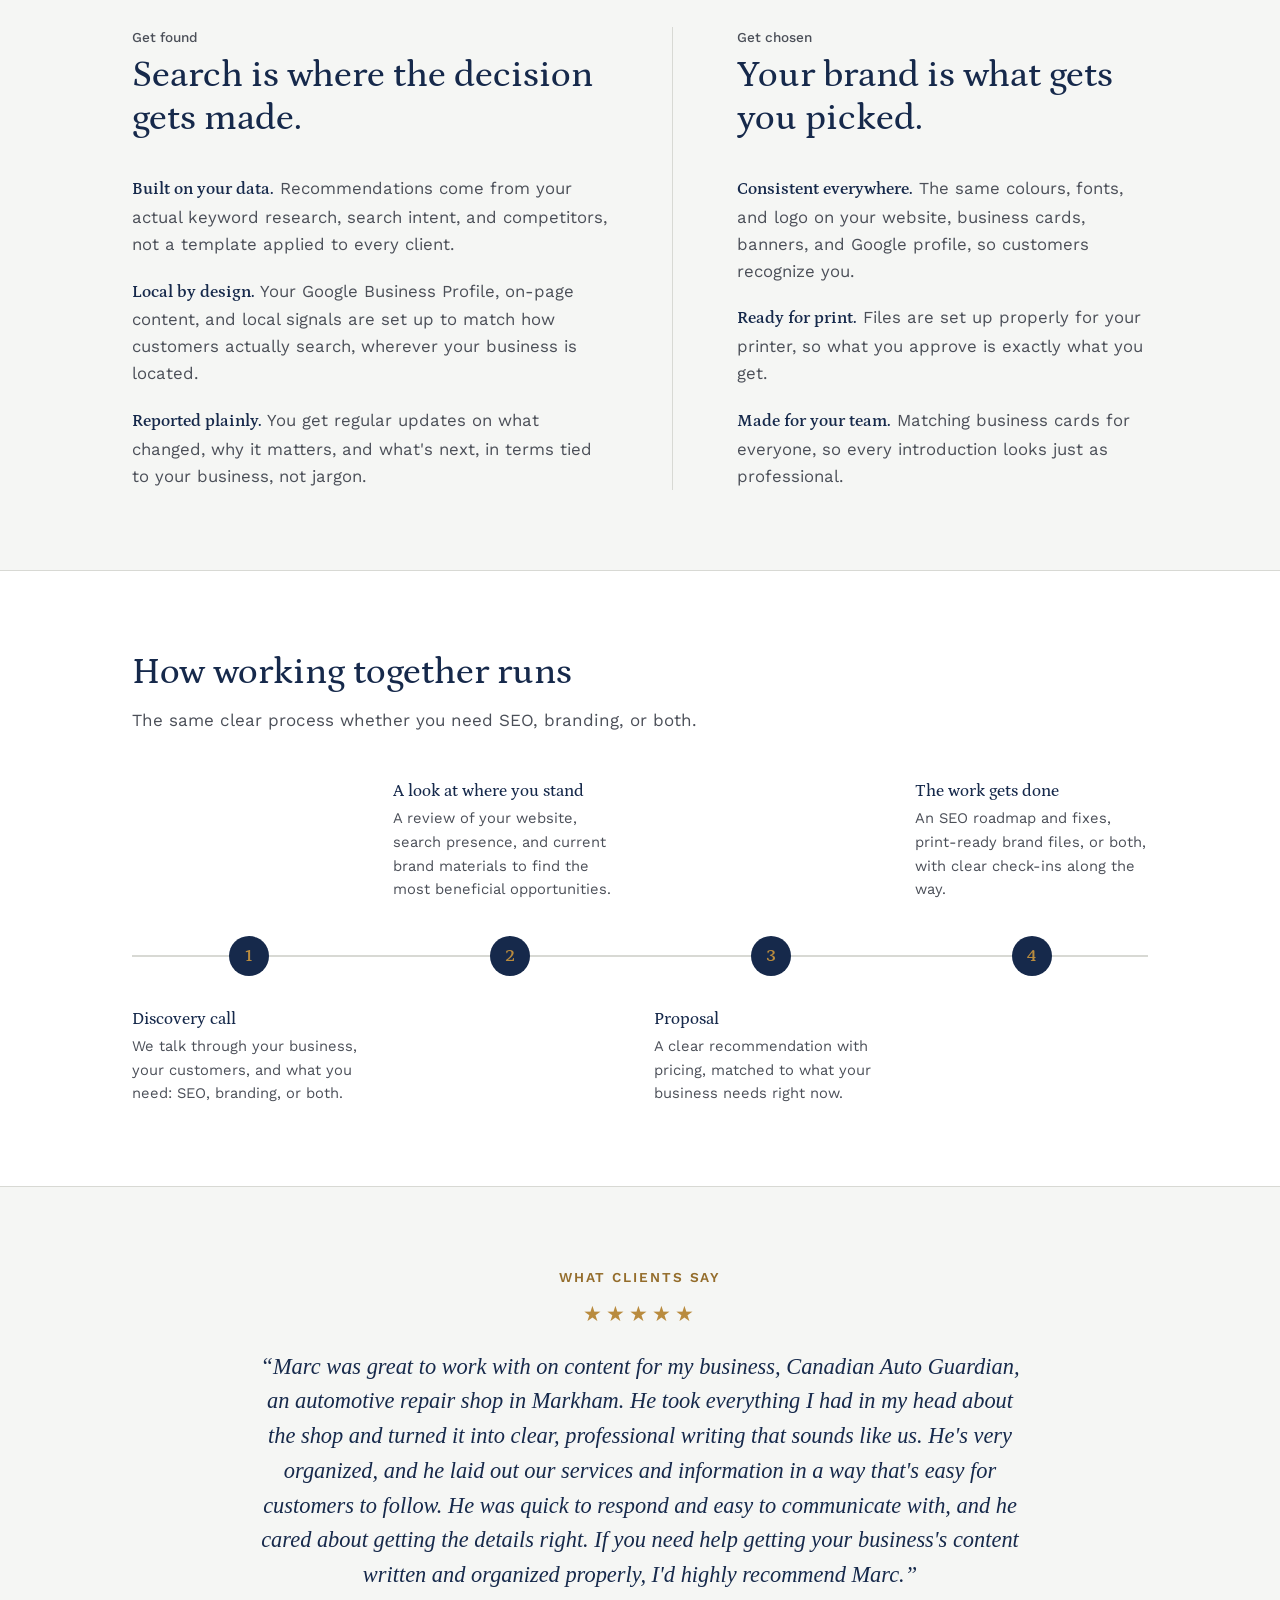
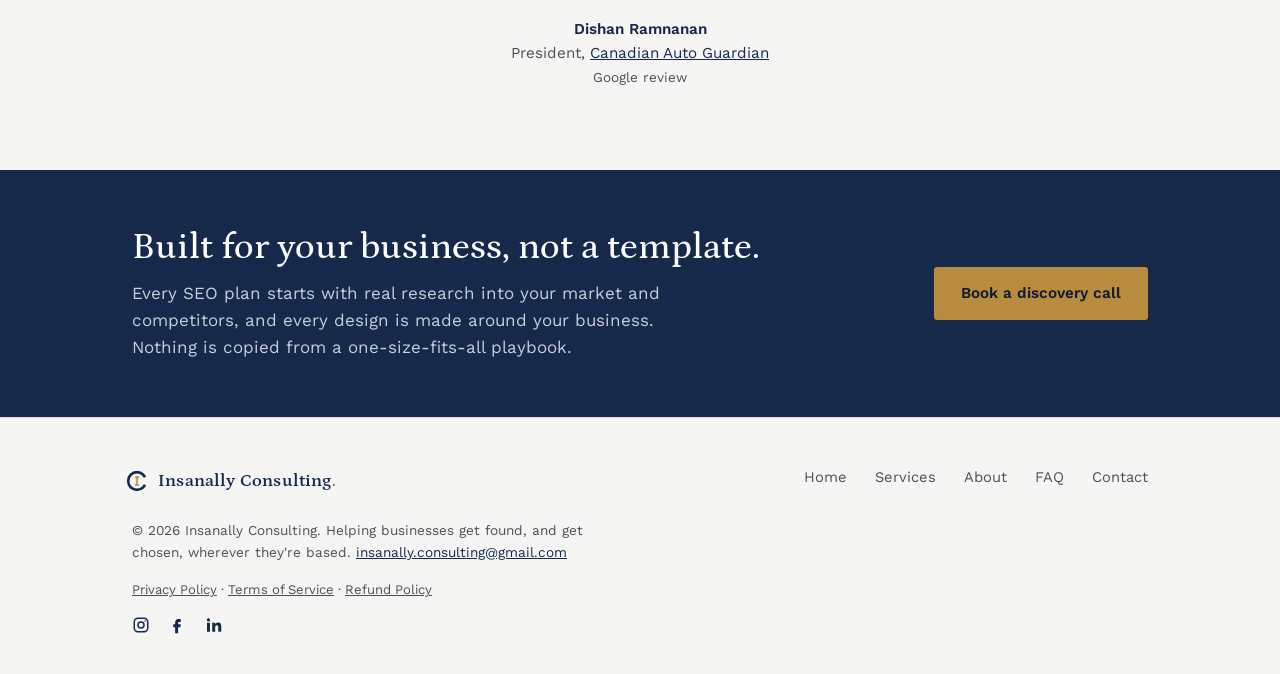
==== commit 886c4aa3: "Add files via upload" ====
--- a/index.html
+++ b/index.html
@@ -41,6 +41,11 @@
     "@type": "Place",
     "name": "Greater Toronto Area, Ontario, Canada"
   },
+  "sameAs": [
+    "https://www.instagram.com/insanallyconsulting",
+    "https://www.facebook.com/profile.php?id=61596483255152",
+    "https://www.linkedin.com/company/insanally-consulting"
+  ],
   "founder": {
     "@type": "Person",
     "name": "Marc Insanally"
@@ -52,15 +57,15 @@
 
 <header class="site">
   <div class="nav">
-    <a href="index.html" class="brand"><span class="brand-mark" aria-hidden="true"><svg viewBox="0 0 100 100" width="26" height="26"><defs><mask id="rg-index1"><rect width="100" height="100" fill="white"/><polygon points="50,50 91,31 91,69" fill="black"/></mask></defs><circle cx="50" cy="50" r="34" fill="none" stroke="#16294B" stroke-width="10" mask="url(#rg-index1)"/><rect x="42" y="32" width="16" height="6" fill="#B98B3E"/><rect x="47" y="32" width="6" height="36" fill="#B98B3E"/><rect x="42" y="62" width="16" height="6" fill="#B98B3E"/></svg></span>Insanally Consulting<span>.</span></a>
+    <a href="/" class="brand"><span class="brand-mark" aria-hidden="true"><svg viewBox="0 0 100 100" width="26" height="26"><defs><mask id="rg-index1"><rect width="100" height="100" fill="white"/><polygon points="50,50 91,31 91,69" fill="black"/></mask></defs><circle cx="50" cy="50" r="34" fill="none" stroke="#16294B" stroke-width="10" mask="url(#rg-index1)"/><rect x="42" y="32" width="16" height="6" fill="#B98B3E"/><rect x="47" y="32" width="6" height="36" fill="#B98B3E"/><rect x="42" y="62" width="16" height="6" fill="#B98B3E"/></svg></span>Insanally Consulting<span>.</span></a>
     <ul class="nav-links" id="nav-links">
-      <li><a href="index.html" aria-current="page">Home</a></li>
-      <li><a href="services.html">Services</a></li>
-      <li><a href="about.html">About</a></li>
-      <li><a href="faq.html">FAQ</a></li>
-      <li><a href="contact.html">Contact</a></li>
+      <li><a href="/" aria-current="page">Home</a></li>
+      <li><a href="/services">Services</a></li>
+      <li><a href="/about">About</a></li>
+      <li><a href="/faq">FAQ</a></li>
+      <li><a href="/contact">Contact</a></li>
     </ul>
-    <a href="contact.html" class="nav-cta">Book a discovery call</a>
+    <a href="/contact" class="nav-cta">Book a discovery call</a>
     <button class="nav-toggle" id="nav-toggle" aria-expanded="false" aria-controls="nav-links" aria-label="Open menu">
       <span></span><span></span><span></span>
     </button>
@@ -73,8 +78,8 @@
       <h1>Get found.<br>Get chosen.</h1>
       <p class="lede">SEO and branding that help customers find you, and choose you.</p>
       <div class="hero-actions">
-        <a href="contact.html" class="btn btn-primary">Book a discovery call</a>
-        <a href="services.html" class="btn btn-ghost">See services</a>
+        <a href="/contact" class="btn btn-primary">Book a discovery call</a>
+        <a href="/services" class="btn btn-ghost">See services</a>
       </div>
     </div>
     <div class="hero-visual phone-visual" role="img" aria-label="A phone showing local map search results with a business listed at the top">
@@ -125,7 +130,7 @@
       <p>Two services that work together: one gets your business seen, the other makes it look like the right choice.</p>
     </div>
     <div class="offer-grid">
-      <a href="services.html#seo" class="offer">
+      <a href="/seo" class="offer">
         <span class="offer-icon" aria-hidden="true"><svg viewBox="0 0 64 64" width="64" height="64"><circle cx="27" cy="27" r="15" fill="none" stroke="#16294B" stroke-width="4"/><line x1="38" y1="38" x2="52" y2="52" stroke="#16294B" stroke-width="5" stroke-linecap="round"/><path d="M27,19 C30.3,19 33,21.6 33,24.8 C33,29.4 27,34 27,34 C27,34 21,29.4 21,24.8 C21,21.6 23.7,19 27,19 Z" fill="#B98B3E"/><circle cx="27" cy="25" r="2.2" fill="#fff"/></svg></span>
         <span class="service-kind">Get found</span>
         <h3>SEO</h3>
@@ -139,7 +144,7 @@
         </ul>
         <span class="offer-link">See SEO packages</span>
       </a>
-      <a href="services.html#branding" class="offer">
+      <a href="/services#branding" class="offer">
         <span class="offer-icon" aria-hidden="true"><svg viewBox="0 0 64 64" width="64" height="64"><rect x="14" y="10" width="38" height="24" rx="3" fill="#fff" stroke="#16294B" stroke-width="2.5" transform="rotate(-8 33 22)"/><rect x="8" y="24" width="42" height="27" rx="3" fill="#16294B"/><rect x="14" y="31" width="5" height="13" fill="#B98B3E"/><rect x="24" y="33" width="18" height="3" rx="1.5" fill="#fff"/><rect x="24" y="39" width="12" height="2.5" rx="1.25" fill="#B98B3E"/></svg></span>
         <span class="service-kind">Get chosen</span>
         <h3>Branding &amp; Print</h3>
@@ -248,24 +253,25 @@
       <h2>Built for your business, not a template.</h2>
       <p>Every SEO plan starts with real research into your market and competitors, and every design is made around your business. Nothing is copied from a one-size-fits-all playbook.</p>
     </div>
-    <a href="contact.html" class="btn btn-primary local-strip-btn">Book a discovery call</a>
+    <a href="/contact" class="btn btn-primary local-strip-btn">Book a discovery call</a>
   </div>
 </div>
 
 <footer class="site">
   <div class="wrap">
     <div class="footer-grid">
-      <a href="index.html" class="brand"><span class="brand-mark" aria-hidden="true"><svg viewBox="0 0 100 100" width="26" height="26"><defs><mask id="rg-index2"><rect width="100" height="100" fill="white"/><polygon points="50,50 91,31 91,69" fill="black"/></mask></defs><circle cx="50" cy="50" r="34" fill="none" stroke="#16294B" stroke-width="10" mask="url(#rg-index2)"/><rect x="42" y="32" width="16" height="6" fill="#B98B3E"/><rect x="47" y="32" width="6" height="36" fill="#B98B3E"/><rect x="42" y="62" width="16" height="6" fill="#B98B3E"/></svg></span>Insanally Consulting<span>.</span></a>
+      <a href="/" class="brand"><span class="brand-mark" aria-hidden="true"><svg viewBox="0 0 100 100" width="26" height="26"><defs><mask id="rg-index2"><rect width="100" height="100" fill="white"/><polygon points="50,50 91,31 91,69" fill="black"/></mask></defs><circle cx="50" cy="50" r="34" fill="none" stroke="#16294B" stroke-width="10" mask="url(#rg-index2)"/><rect x="42" y="32" width="16" height="6" fill="#B98B3E"/><rect x="47" y="32" width="6" height="36" fill="#B98B3E"/><rect x="42" y="62" width="16" height="6" fill="#B98B3E"/></svg></span>Insanally Consulting<span>.</span></a>
       <nav>
-        <a href="index.html">Home</a>
-        <a href="services.html">Services</a>
-        <a href="about.html">About</a>
-        <a href="faq.html">FAQ</a>
-        <a href="contact.html">Contact</a>
+        <a href="/">Home</a>
+        <a href="/services">Services</a>
+        <a href="/about">About</a>
+        <a href="/faq">FAQ</a>
+        <a href="/contact">Contact</a>
       </nav>
     </div>
     <p class="footer-note">© 2026 Insanally Consulting. Helping businesses get found, and get chosen, wherever they're based. <a href="mailto:insanally.consulting@gmail.com">insanally.consulting@gmail.com</a></p>
-    <p class="footer-legal"><a href="privacy.html">Privacy Policy</a> · <a href="terms.html">Terms of Service</a> · <a href="refund-policy.html">Refund Policy</a></p>
+    <p class="footer-legal"><a href="/privacy">Privacy Policy</a> · <a href="/terms">Terms of Service</a> · <a href="/refund-policy">Refund Policy</a></p>
+    <p class="footer-social" style="display: flex; gap: 18px; align-items: center; margin: 16px 0 0;"><a href="https://www.instagram.com/insanallyconsulting" target="_blank" rel="noopener" aria-label="Insanally Consulting on Instagram" style="color: var(--navy); display: inline-flex;"><svg viewBox="0 0 24 24" width="18" height="18" fill="none" stroke="currentColor" stroke-width="2"><rect x="3" y="3" width="18" height="18" rx="5"/><circle cx="12" cy="12" r="4"/><circle cx="17.5" cy="6.5" r="1" fill="currentColor" stroke="none"/></svg></a><a href="https://www.facebook.com/profile.php?id=61596483255152" target="_blank" rel="noopener" aria-label="Insanally Consulting on Facebook" style="color: var(--navy); display: inline-flex;"><svg viewBox="0 0 24 24" width="18" height="18" fill="currentColor"><path d="M14 8h3V4h-3c-2.8 0-4.5 1.8-4.5 4.6V11H7v4h2.5v8h4v-8h3l.5-4h-3.5V9c0-.6.4-1 1-1z"/></svg></a><a href="https://www.linkedin.com/company/insanally-consulting" target="_blank" rel="noopener" aria-label="Insanally Consulting on LinkedIn" style="color: var(--navy); display: inline-flex;"><svg viewBox="0 0 24 24" width="18" height="18" fill="currentColor"><path d="M4 9h4v12H4zM6 3a2.2 2.2 0 1 1 0 4.4A2.2 2.2 0 0 1 6 3zm5 6h3.8v1.7h.1c.5-1 1.8-2 3.7-2 4 0 4.4 2.6 4.4 6V21h-4v-5.6c0-1.4 0-3.1-1.9-3.1s-2.2 1.5-2.2 3V21h-4z"/></svg></a></p>
     </div>
 </footer>
 
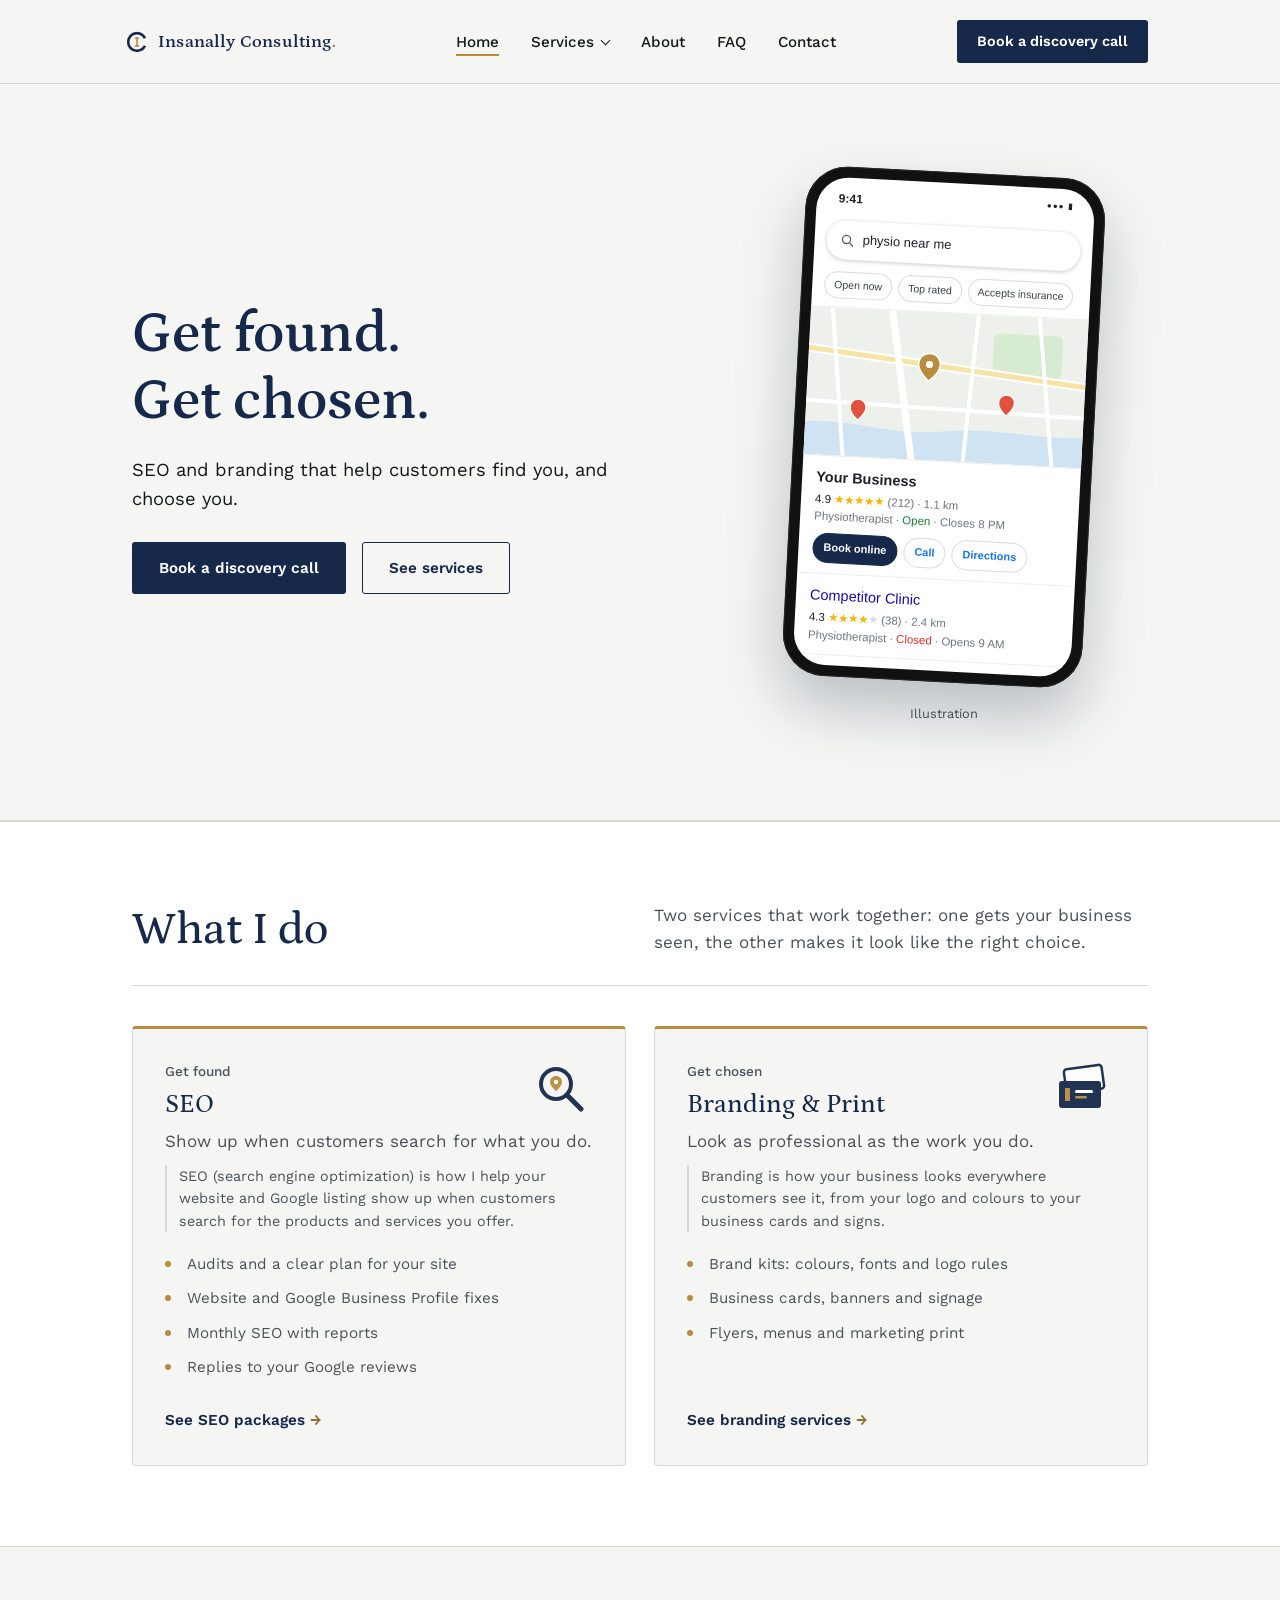
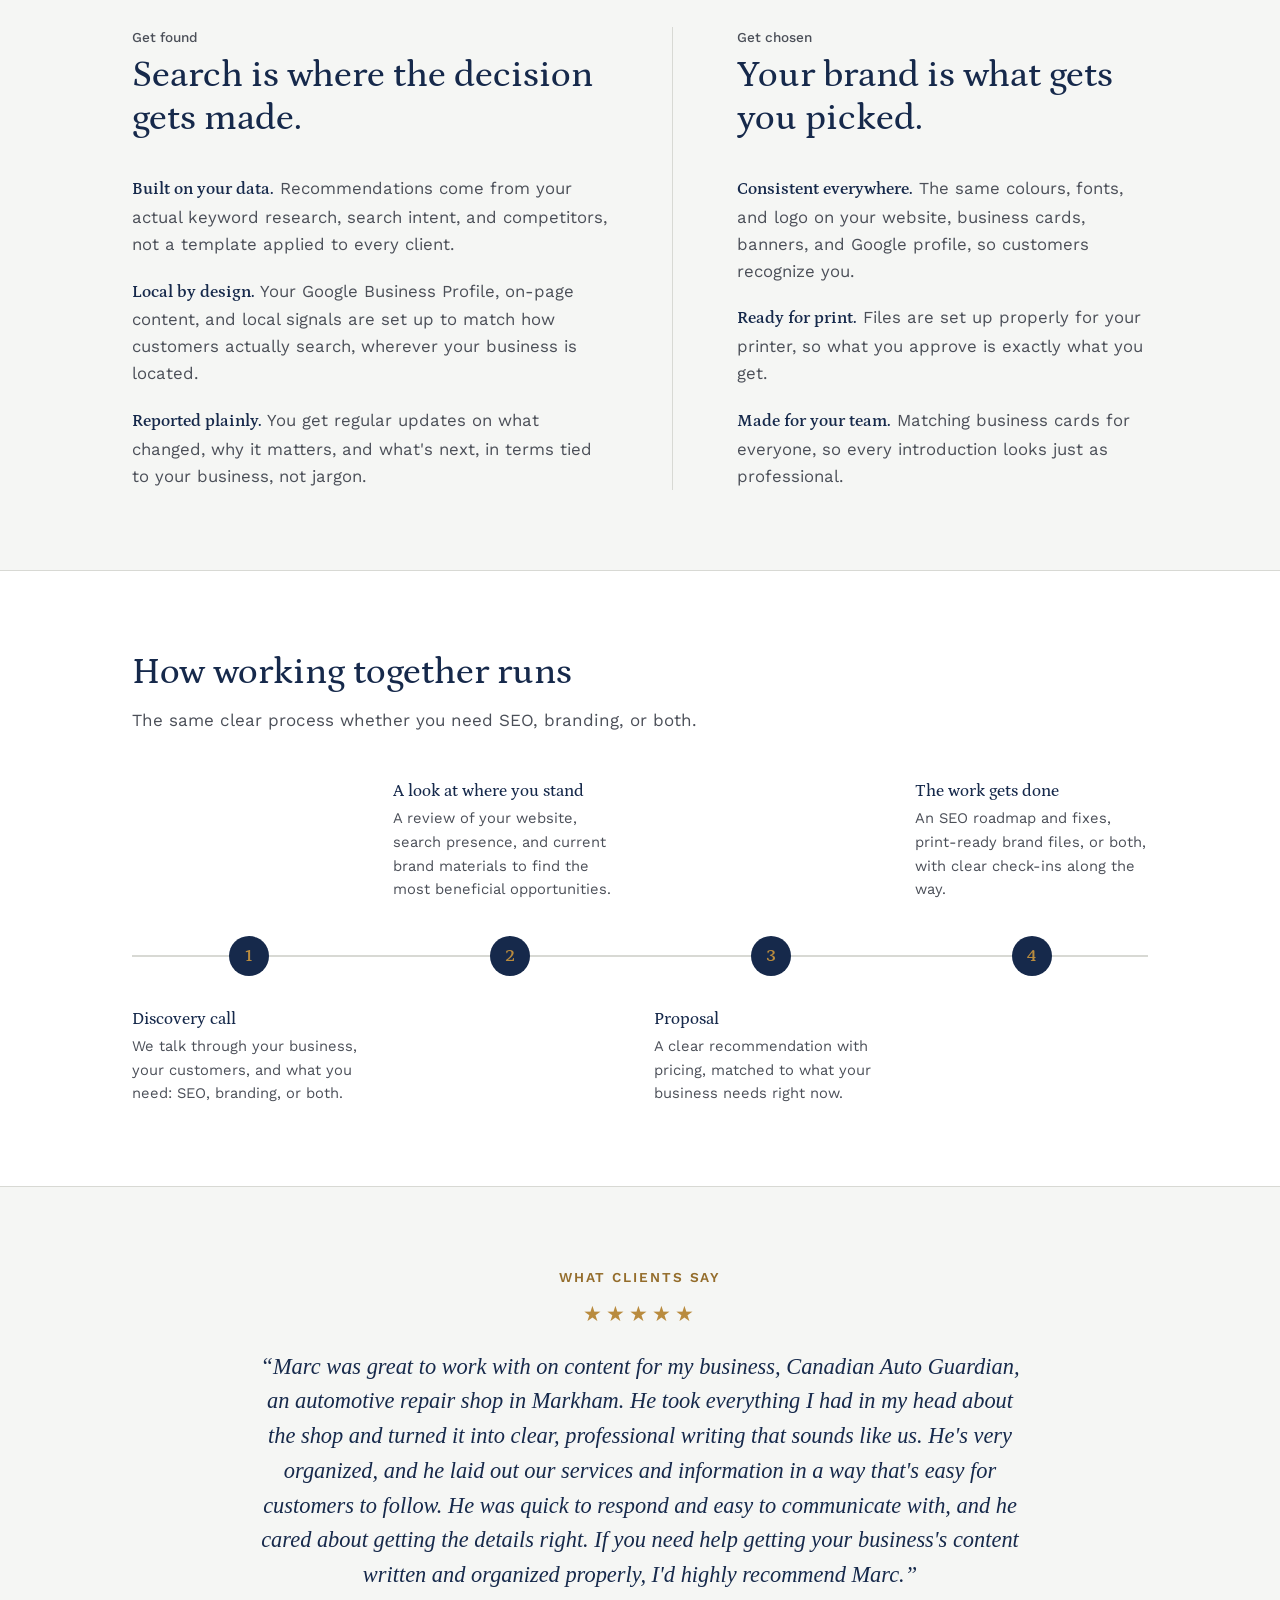
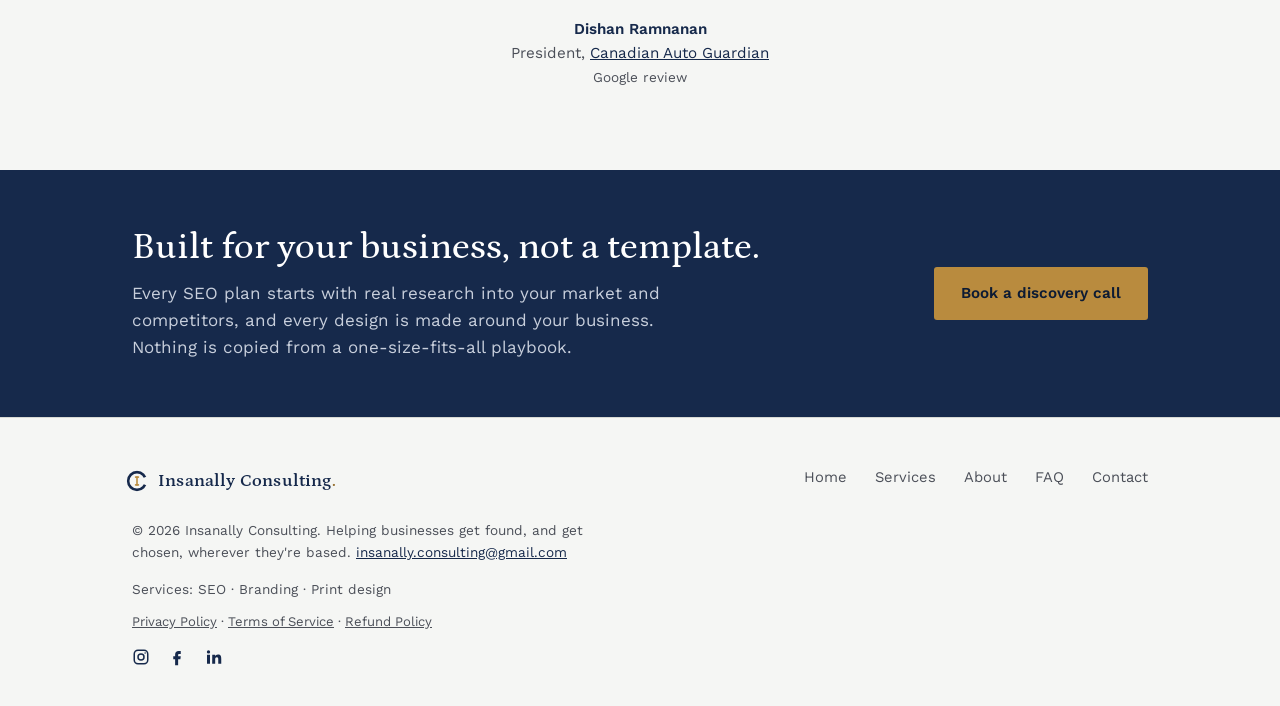
==== commit 27879b7e: "Add files via upload" ====
--- a/index.html
+++ b/index.html
@@ -28,7 +28,7 @@
 <meta name="twitter:description" content="SEO and branding that help customers find you, and choose you.">
 <meta name="twitter:image" content="https://www.insanallyconsulting.com/og-image.png">
 <link rel="icon" href="favicon.svg" type="image/svg+xml">
-<link rel="stylesheet" href="styles.css?v=20261112">
+<link rel="stylesheet" href="styles.css?v=20261122">
 <script type="application/ld+json">
 {
   "@context": "https://schema.org",
@@ -60,7 +60,7 @@
     <a href="/" class="brand"><span class="brand-mark" aria-hidden="true"><svg viewBox="0 0 100 100" width="26" height="26"><defs><mask id="rg-index1"><rect width="100" height="100" fill="white"/><polygon points="50,50 91,31 91,69" fill="black"/></mask></defs><circle cx="50" cy="50" r="34" fill="none" stroke="#16294B" stroke-width="10" mask="url(#rg-index1)"/><rect x="42" y="32" width="16" height="6" fill="#B98B3E"/><rect x="47" y="32" width="6" height="36" fill="#B98B3E"/><rect x="42" y="62" width="16" height="6" fill="#B98B3E"/></svg></span>Insanally Consulting<span>.</span></a>
     <ul class="nav-links" id="nav-links">
       <li><a href="/" aria-current="page">Home</a></li>
-      <li><a href="/services">Services</a></li>
+      <li class="has-sub"><a href="/services">Services</a><ul class="sub-menu"><li class="sub-all"><a href="/services">All services</a></li><li><a href="/seo">SEO</a></li><li><a href="/branding">Branding</a></li><li><a href="/print-design">Print design</a></li></ul></li>
       <li><a href="/about">About</a></li>
       <li><a href="/faq">FAQ</a></li>
       <li><a href="/contact">Contact</a></li>
@@ -270,6 +270,7 @@
       </nav>
     </div>
     <p class="footer-note">© 2026 Insanally Consulting. Helping businesses get found, and get chosen, wherever they're based. <a href="mailto:insanally.consulting@gmail.com">insanally.consulting@gmail.com</a></p>
+    <p class="footer-services">Services: <a href="/seo">SEO</a> · <a href="/branding">Branding</a> · <a href="/print-design">Print design</a></p>
     <p class="footer-legal"><a href="/privacy">Privacy Policy</a> · <a href="/terms">Terms of Service</a> · <a href="/refund-policy">Refund Policy</a></p>
     <p class="footer-social" style="display: flex; gap: 18px; align-items: center; margin: 16px 0 0;"><a href="https://www.instagram.com/insanallyconsulting" target="_blank" rel="noopener" aria-label="Insanally Consulting on Instagram" style="color: var(--navy); display: inline-flex;"><svg viewBox="0 0 24 24" width="18" height="18" fill="none" stroke="currentColor" stroke-width="2"><rect x="3" y="3" width="18" height="18" rx="5"/><circle cx="12" cy="12" r="4"/><circle cx="17.5" cy="6.5" r="1" fill="currentColor" stroke="none"/></svg></a><a href="https://www.facebook.com/profile.php?id=61596483255152" target="_blank" rel="noopener" aria-label="Insanally Consulting on Facebook" style="color: var(--navy); display: inline-flex;"><svg viewBox="0 0 24 24" width="18" height="18" fill="currentColor"><path d="M14 8h3V4h-3c-2.8 0-4.5 1.8-4.5 4.6V11H7v4h2.5v8h4v-8h3l.5-4h-3.5V9c0-.6.4-1 1-1z"/></svg></a><a href="https://www.linkedin.com/company/insanally-consulting" target="_blank" rel="noopener" aria-label="Insanally Consulting on LinkedIn" style="color: var(--navy); display: inline-flex;"><svg viewBox="0 0 24 24" width="18" height="18" fill="currentColor"><path d="M4 9h4v12H4zM6 3a2.2 2.2 0 1 1 0 4.4A2.2 2.2 0 0 1 6 3zm5 6h3.8v1.7h.1c.5-1 1.8-2 3.7-2 4 0 4.4 2.6 4.4 6V21h-4v-5.6c0-1.4 0-3.1-1.9-3.1s-2.2 1.5-2.2 3V21h-4z"/></svg></a></p>
     </div>
--- a/styles.css
+++ b/styles.css
@@ -702,3 +702,25 @@
 
 /* Short plain-language definition under each "What I do" card tagline */
 .offer > p.offer-def { font-size: 0.9rem; line-height: 1.55; color: var(--ink-soft); margin: -8px 0 20px; padding-left: 12px; border-left: 2px solid var(--line); }
+
+/* Services dropdown (Nov 22, 2026) */
+.nav-links .has-sub { position: relative; padding: 12px 0; margin: -12px 0; }
+.nav-links .has-sub > a::after { content: ""; display: inline-block; width: 6px; height: 6px; border-right: 1.5px solid currentColor; border-bottom: 1.5px solid currentColor; transform: rotate(45deg); margin: 0 0 3px 8px; }
+.sub-menu { list-style: none; margin: 0; padding: 8px 0; position: absolute; top: 100%; left: -18px; min-width: 210px; background: var(--paper); border: 1px solid var(--line); border-top: 3px solid var(--gold); border-radius: 4px; box-shadow: 0 10px 28px rgba(13, 27, 51, 0.10); opacity: 0; visibility: hidden; transform: translateY(6px); transition: opacity .15s ease, transform .15s ease, visibility .15s; z-index: 60; }
+.has-sub:hover .sub-menu, .has-sub:focus-within .sub-menu { opacity: 1; visibility: visible; transform: none; }
+.nav-links .sub-menu a { display: block; padding: 9px 18px; border-bottom: none; font-size: 0.92rem; white-space: nowrap; }
+.nav-links .sub-menu a:hover { background: var(--bg); color: var(--navy); }
+.nav-links .sub-menu a[aria-current="page"] { color: var(--gold-text); }
+.footer-services { color: var(--ink-soft); font-size: 0.85rem; margin: 10px 0 0; }
+.footer-services a { color: var(--ink-soft); text-decoration: none; }
+.footer-services a:hover { color: var(--navy); text-decoration: underline; }
+.faq-group { font-size: 1.35rem; margin: 48px 0 8px; }
+.faq-group:first-child { margin-top: 0; }
+@media (max-width: 860px) {
+  .nav-links .has-sub { padding: 0; margin: 0; }
+  .nav-links .has-sub > a::after { display: none; }
+  .sub-menu { position: static; opacity: 1; visibility: visible; transform: none; box-shadow: none; border: none; border-radius: 0; background: none; min-width: 0; padding: 0 0 10px 16px; }
+  .nav-links .sub-menu li { border-top: none; }
+  .nav-links .sub-menu a { padding: 7px 0; font-size: 0.92rem; color: var(--ink-soft); }
+  .sub-menu .sub-all { display: none; }
+}
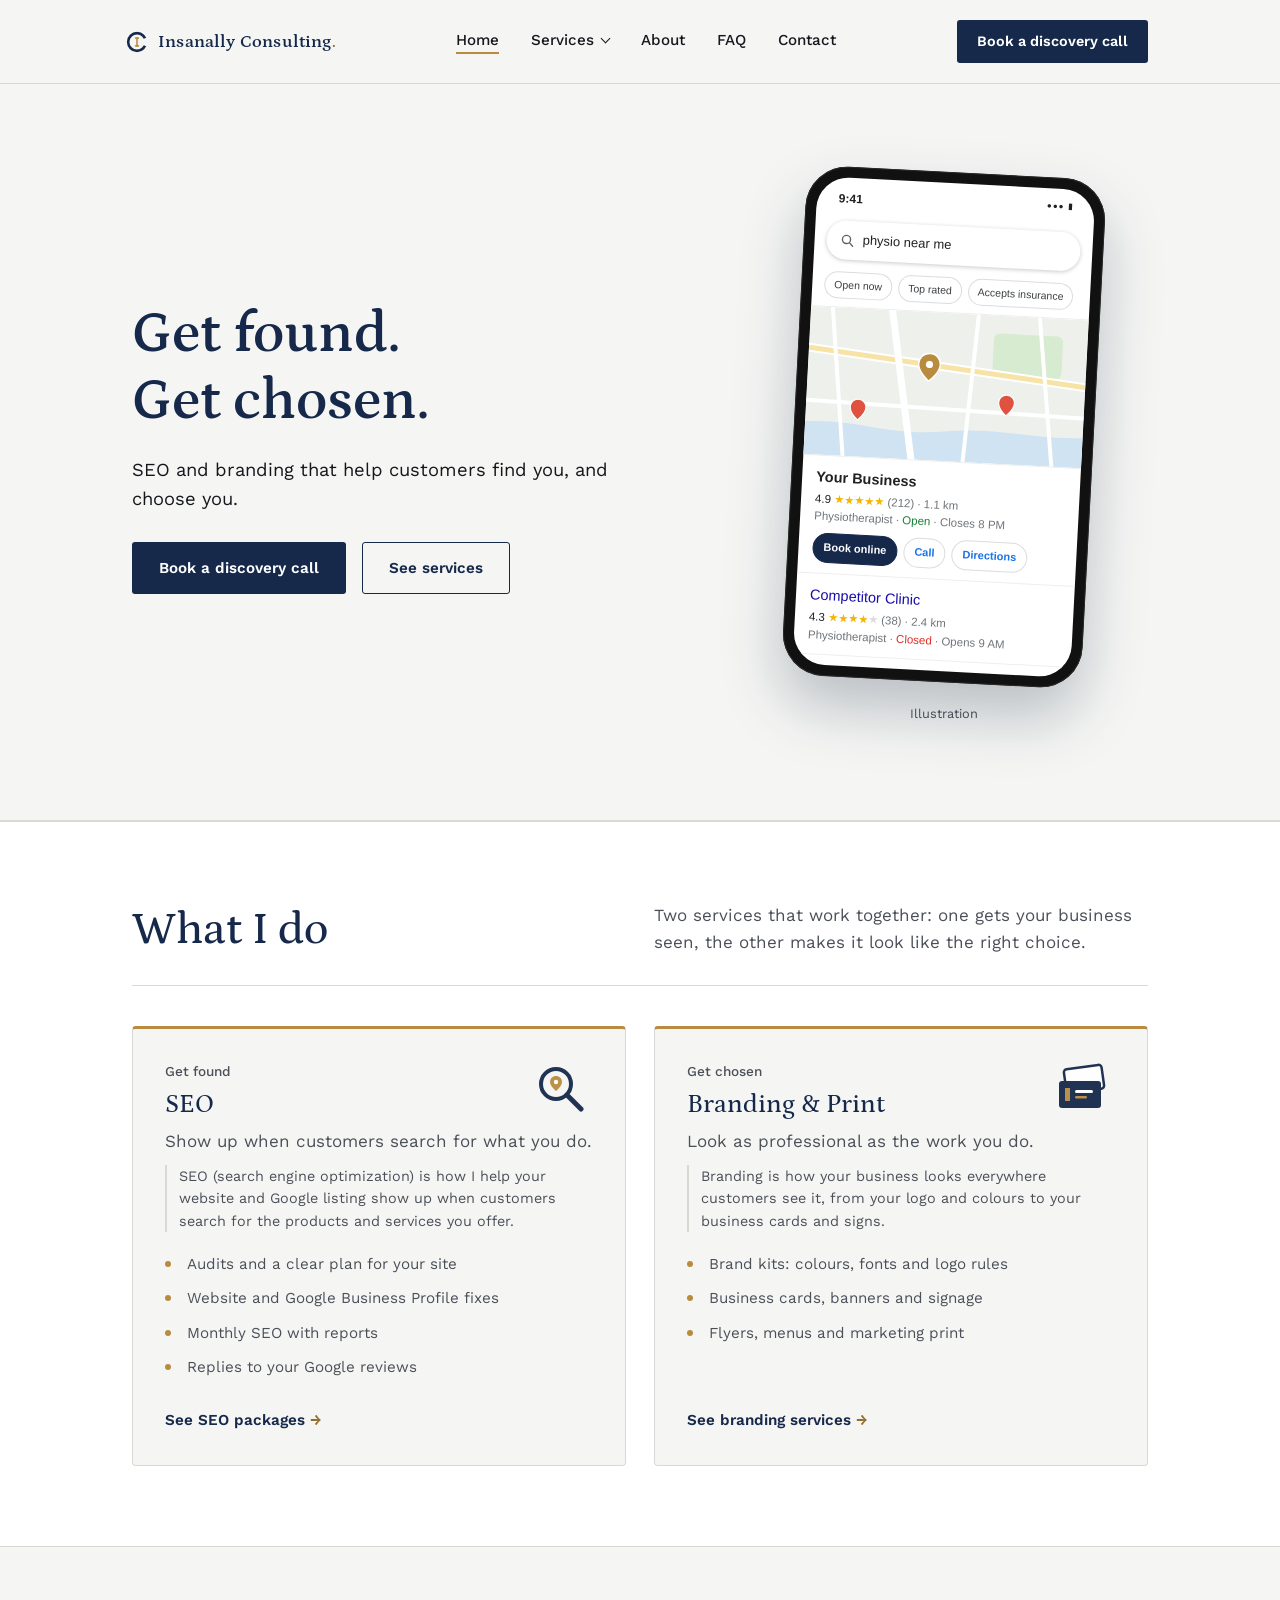
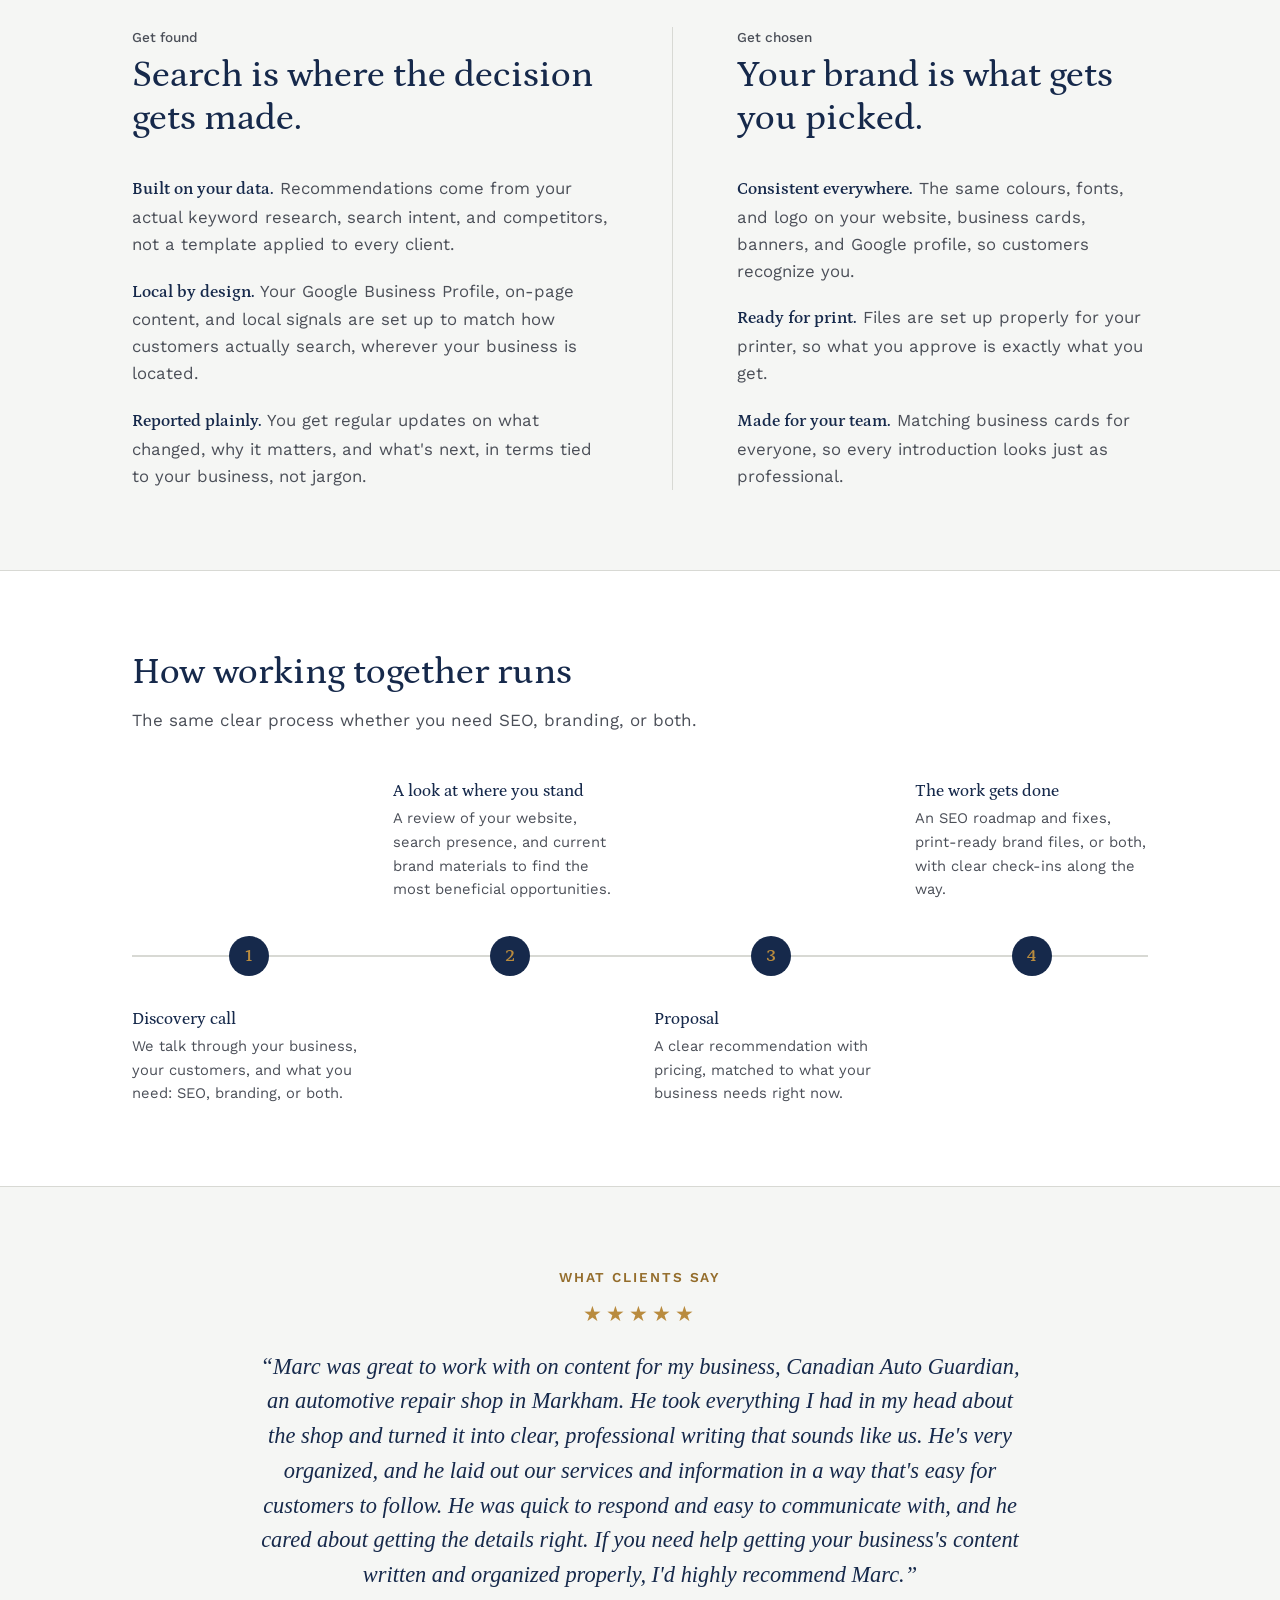
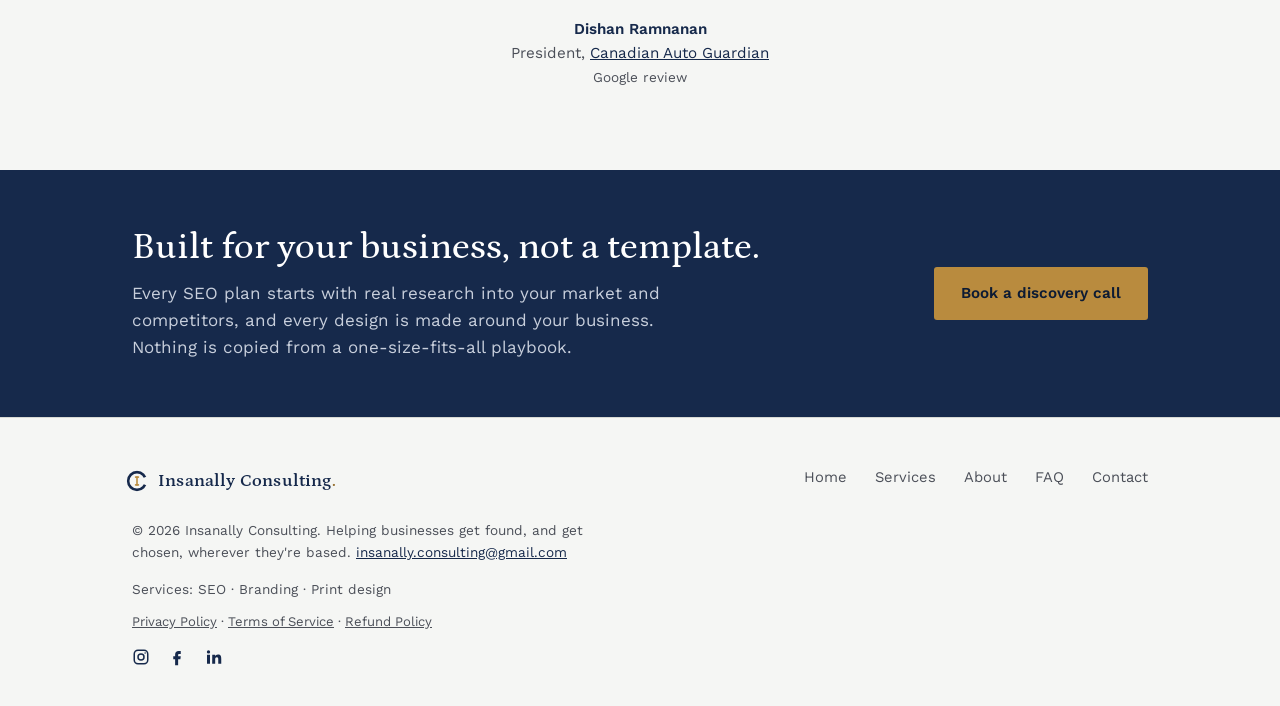
==== commit a26aa297: "Add files via upload" ====
--- a/index.html
+++ b/index.html
@@ -28,7 +28,7 @@
 <meta name="twitter:description" content="SEO and branding that help customers find you, and choose you.">
 <meta name="twitter:image" content="https://www.insanallyconsulting.com/og-image.png">
 <link rel="icon" href="favicon.svg" type="image/svg+xml">
-<link rel="stylesheet" href="styles.css?v=20261122">
+<link rel="stylesheet" href="styles.css?v=20261122b">
 <script type="application/ld+json">
 {
   "@context": "https://schema.org",
@@ -60,7 +60,7 @@
     <a href="/" class="brand"><span class="brand-mark" aria-hidden="true"><svg viewBox="0 0 100 100" width="26" height="26"><defs><mask id="rg-index1"><rect width="100" height="100" fill="white"/><polygon points="50,50 91,31 91,69" fill="black"/></mask></defs><circle cx="50" cy="50" r="34" fill="none" stroke="#16294B" stroke-width="10" mask="url(#rg-index1)"/><rect x="42" y="32" width="16" height="6" fill="#B98B3E"/><rect x="47" y="32" width="6" height="36" fill="#B98B3E"/><rect x="42" y="62" width="16" height="6" fill="#B98B3E"/></svg></span>Insanally Consulting<span>.</span></a>
     <ul class="nav-links" id="nav-links">
       <li><a href="/" aria-current="page">Home</a></li>
-      <li class="has-sub"><a href="/services">Services</a><ul class="sub-menu"><li class="sub-all"><a href="/services">All services</a></li><li><a href="/seo">SEO</a></li><li><a href="/branding">Branding</a></li><li><a href="/print-design">Print design</a></li></ul></li>
+      <li class="has-sub"><button type="button" class="sub-toggle" aria-expanded="false" aria-controls="sub-services">Services</button><ul class="sub-menu" id="sub-services"><li><a href="/services">All services</a></li><li><a href="/seo">SEO</a></li><li><a href="/branding">Branding</a></li><li><a href="/print-design">Print design</a></li></ul></li>
       <li><a href="/about">About</a></li>
       <li><a href="/faq">FAQ</a></li>
       <li><a href="/contact">Contact</a></li>
@@ -276,6 +276,6 @@
     </div>
 </footer>
 
-<script src="nav.js"></script>
+<script src="nav.js?v=20261122"></script>
 </body>
 </html>
--- a/styles.css
+++ b/styles.css
@@ -703,11 +703,14 @@
 /* Short plain-language definition under each "What I do" card tagline */
 .offer > p.offer-def { font-size: 0.9rem; line-height: 1.55; color: var(--ink-soft); margin: -8px 0 20px; padding-left: 12px; border-left: 2px solid var(--line); }
 
-/* Services dropdown (Nov 22, 2026) */
-.nav-links .has-sub { position: relative; padding: 12px 0; margin: -12px 0; }
-.nav-links .has-sub > a::after { content: ""; display: inline-block; width: 6px; height: 6px; border-right: 1.5px solid currentColor; border-bottom: 1.5px solid currentColor; transform: rotate(45deg); margin: 0 0 3px 8px; }
-.sub-menu { list-style: none; margin: 0; padding: 8px 0; position: absolute; top: 100%; left: -18px; min-width: 210px; background: var(--paper); border: 1px solid var(--line); border-top: 3px solid var(--gold); border-radius: 4px; box-shadow: 0 10px 28px rgba(13, 27, 51, 0.10); opacity: 0; visibility: hidden; transform: translateY(6px); transition: opacity .15s ease, transform .15s ease, visibility .15s; z-index: 60; }
-.has-sub:hover .sub-menu, .has-sub:focus-within .sub-menu { opacity: 1; visibility: visible; transform: none; }
+/* Services dropdown, opens on click (Nov 22, 2026) */
+.nav-links .has-sub { position: relative; }
+.sub-toggle { background: none; border: none; padding: 0 0 3px; margin: 0; cursor: pointer; font: inherit; font-size: 0.95rem; font-weight: 500; color: var(--ink); border-bottom: 2px solid transparent; transition: border-color 0.15s ease; display: inline-flex; align-items: center; }
+.sub-toggle:hover, .sub-toggle.is-current, .sub-toggle[aria-expanded="true"] { border-bottom-color: var(--gold); }
+.sub-toggle::after { content: ""; display: inline-block; width: 6px; height: 6px; border-right: 1.5px solid currentColor; border-bottom: 1.5px solid currentColor; transform: rotate(45deg); margin: 0 0 3px 8px; transition: transform .15s ease; }
+.sub-toggle[aria-expanded="true"]::after { transform: rotate(-135deg); margin-bottom: -3px; }
+.sub-menu { list-style: none; margin: 0; padding: 8px 0; position: absolute; top: calc(100% + 14px); left: -18px; min-width: 210px; background: var(--paper); border: 1px solid var(--line); border-top: 3px solid var(--gold); border-radius: 4px; box-shadow: 0 10px 28px rgba(13, 27, 51, 0.10); opacity: 0; visibility: hidden; transform: translateY(6px); transition: opacity .15s ease, transform .15s ease, visibility .15s; z-index: 60; }
+.has-sub.is-open .sub-menu { opacity: 1; visibility: visible; transform: none; }
 .nav-links .sub-menu a { display: block; padding: 9px 18px; border-bottom: none; font-size: 0.92rem; white-space: nowrap; }
 .nav-links .sub-menu a:hover { background: var(--bg); color: var(--navy); }
 .nav-links .sub-menu a[aria-current="page"] { color: var(--gold-text); }
@@ -717,10 +720,10 @@
 .faq-group { font-size: 1.35rem; margin: 48px 0 8px; }
 .faq-group:first-child { margin-top: 0; }
 @media (max-width: 860px) {
-  .nav-links .has-sub { padding: 0; margin: 0; }
-  .nav-links .has-sub > a::after { display: none; }
-  .sub-menu { position: static; opacity: 1; visibility: visible; transform: none; box-shadow: none; border: none; border-radius: 0; background: none; min-width: 0; padding: 0 0 10px 16px; }
+  .sub-toggle { display: flex; width: 100%; justify-content: space-between; padding: 14px 0; border-bottom: none; }
+  .sub-toggle:hover, .sub-toggle.is-current, .sub-toggle[aria-expanded="true"] { border-bottom-color: transparent; }
+  .sub-menu { position: static; display: none; opacity: 1; visibility: visible; transform: none; box-shadow: none; border: none; border-radius: 0; background: none; min-width: 0; padding: 0 0 10px 16px; }
+  .has-sub.is-open .sub-menu { display: block; }
   .nav-links .sub-menu li { border-top: none; }
   .nav-links .sub-menu a { padding: 7px 0; font-size: 0.92rem; color: var(--ink-soft); }
-  .sub-menu .sub-all { display: none; }
-}
+}
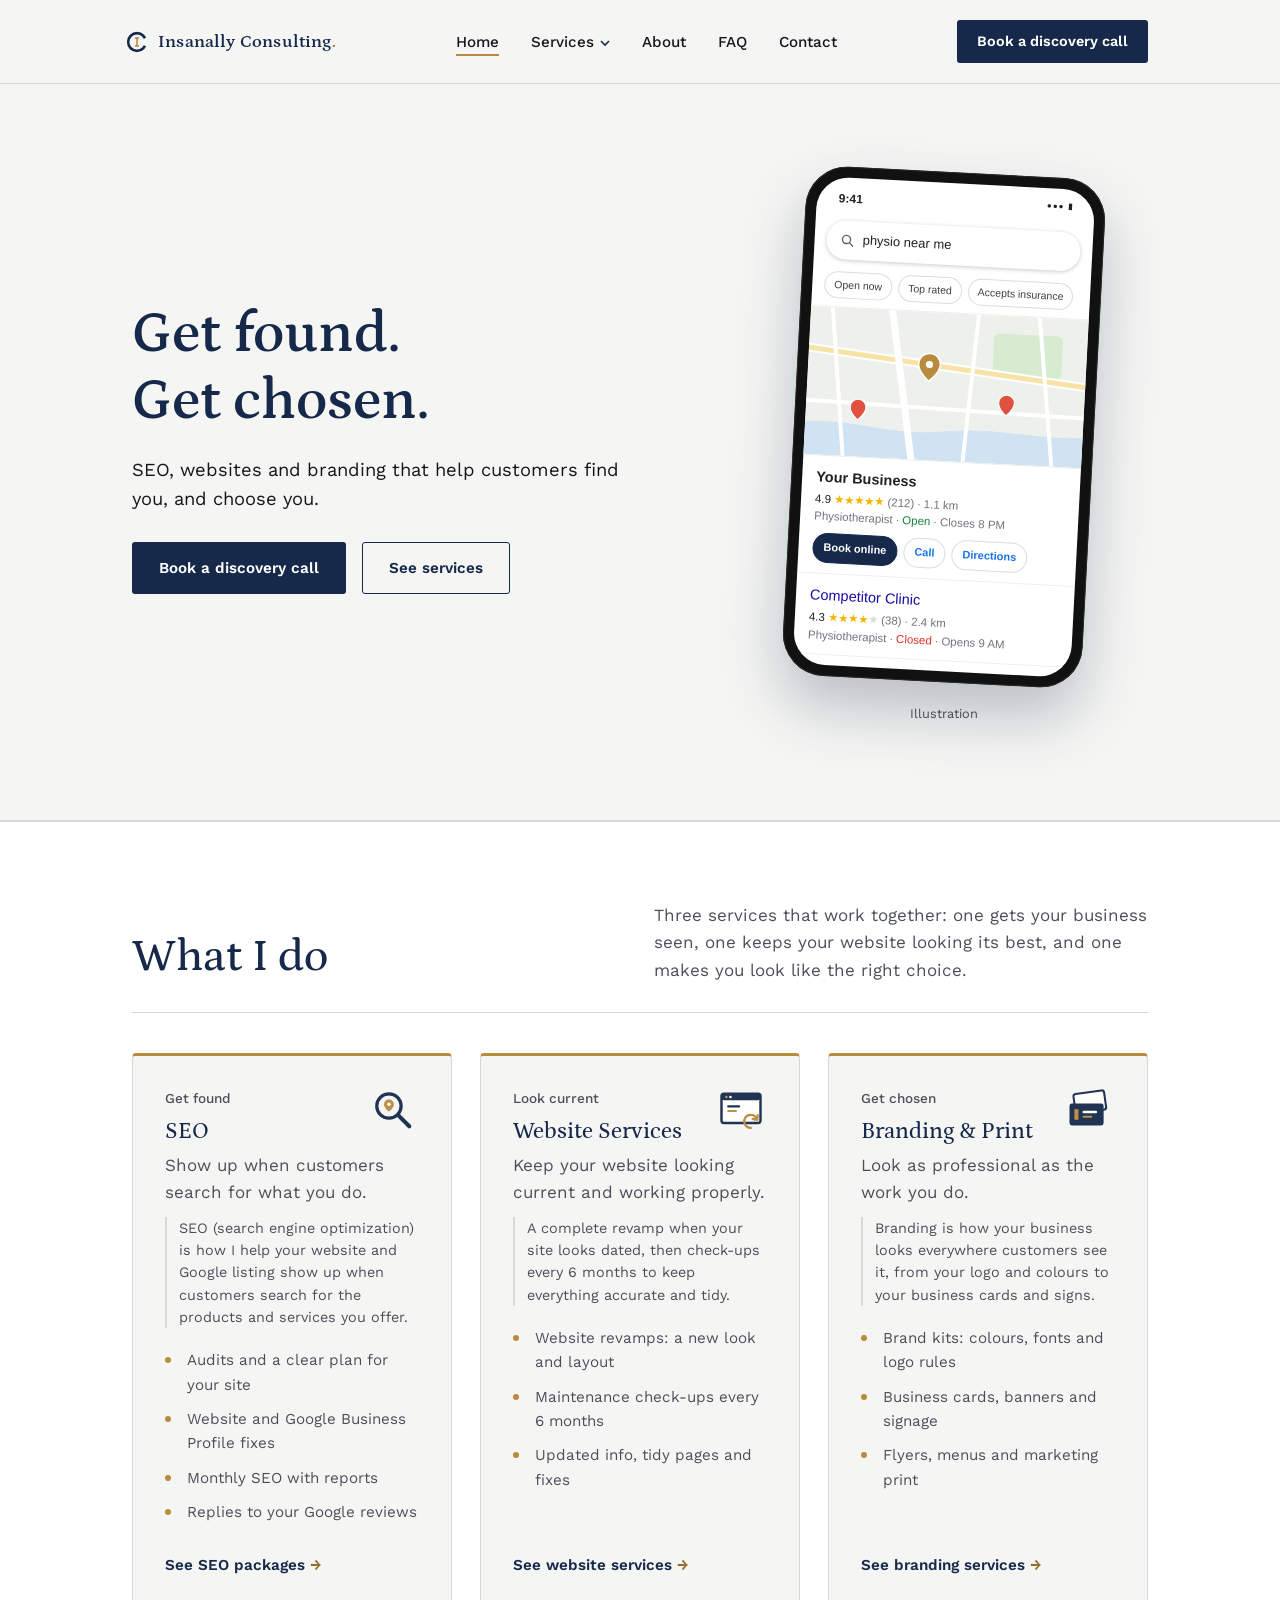
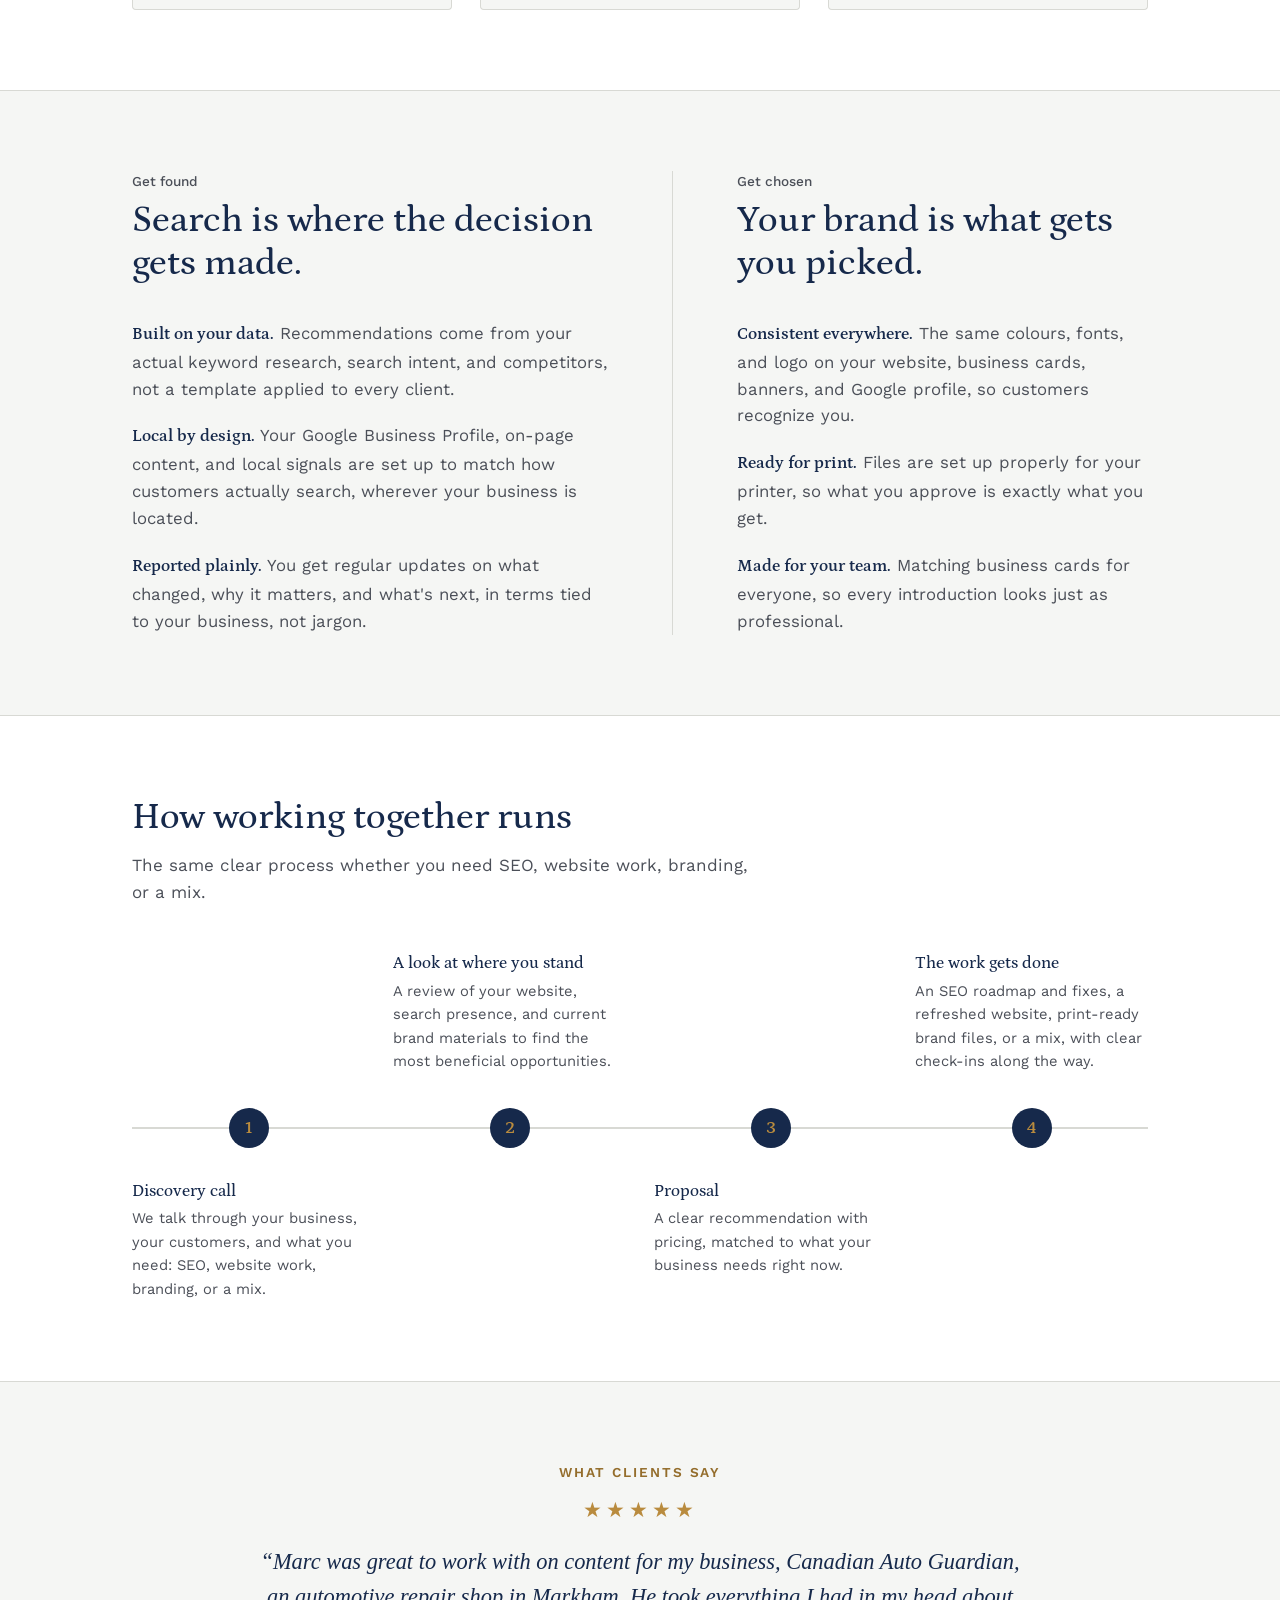
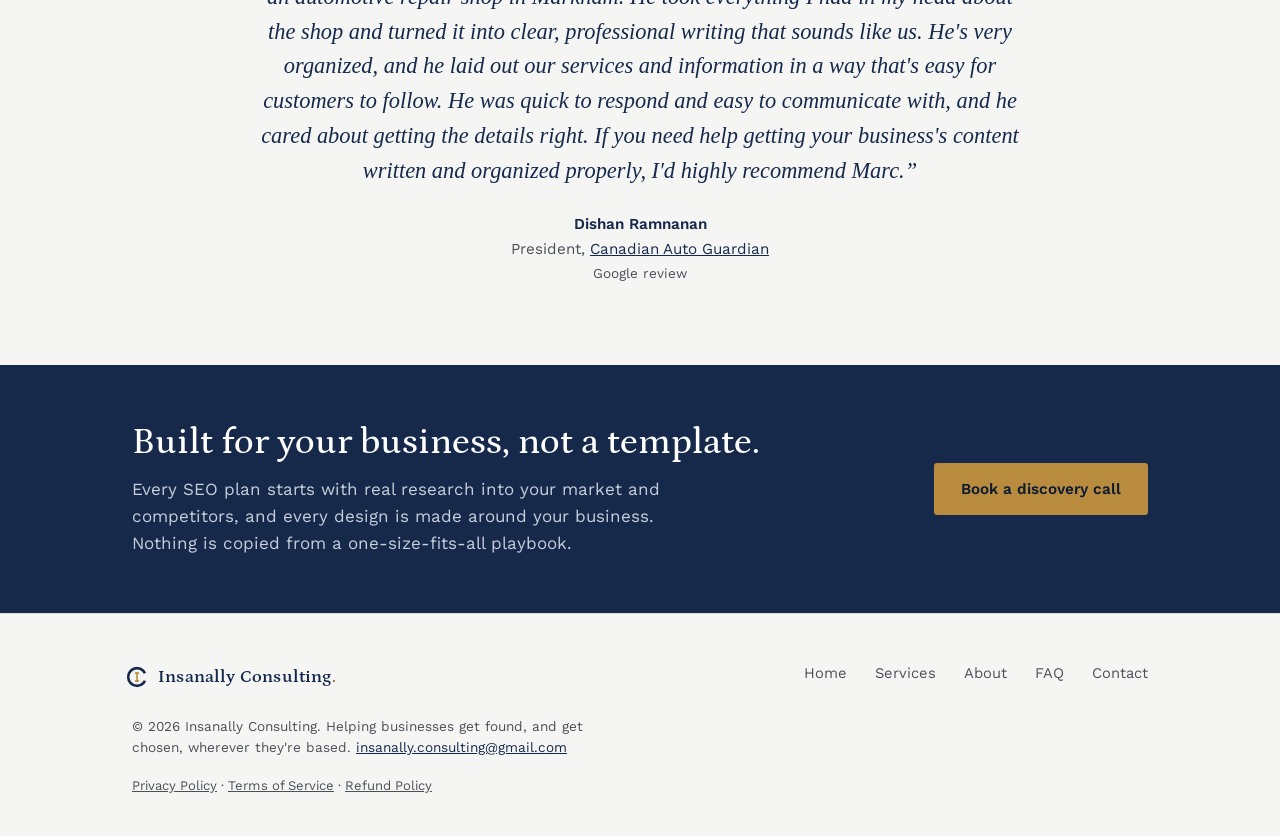
==== commit 72749e4c: "Add files via upload" ====
--- a/index.html
+++ b/index.html
@@ -13,39 +13,34 @@
 
 <meta charset="UTF-8">
 <meta name="viewport" content="width=device-width, initial-scale=1.0">
-<title>SEO &amp; Branding for Growing Businesses | Insanally Consulting</title>
-<meta name="description" content="SEO and branding that help customers find you, and choose you. Based in the GTA, working with businesses wherever they are.">
+<title>SEO, Websites &amp; Branding for Growing Businesses | Insanally Consulting</title>
+<meta name="description" content="SEO, website revamps and maintenance, and branding that help customers find you, and choose you. Based in the GTA, working with businesses wherever they are.">
 <link rel="canonical" href="https://www.insanallyconsulting.com/">
 <meta name="robots" content="index, follow">
 <meta property="og:type" content="website">
 <meta property="og:site_name" content="Insanally Consulting">
-<meta property="og:title" content="SEO &amp; Branding for Growing Businesses | Insanally Consulting">
-<meta property="og:description" content="SEO and branding that help customers find you, and choose you. Based in the GTA, working with businesses wherever they are.">
+<meta property="og:title" content="SEO, Websites &amp; Branding for Growing Businesses | Insanally Consulting">
+<meta property="og:description" content="SEO, website revamps and maintenance, and branding that help customers find you, and choose you. Based in the GTA, working with businesses wherever they are.">
 <meta property="og:url" content="https://www.insanallyconsulting.com/">
 <meta property="og:image" content="https://www.insanallyconsulting.com/og-image.png">
 <meta name="twitter:card" content="summary_large_image">
-<meta name="twitter:title" content="SEO &amp; Branding for Growing Businesses | Insanally Consulting">
-<meta name="twitter:description" content="SEO and branding that help customers find you, and choose you.">
+<meta name="twitter:title" content="SEO, Websites &amp; Branding for Growing Businesses | Insanally Consulting">
+<meta name="twitter:description" content="SEO, websites and branding that help customers find you, and choose you.">
 <meta name="twitter:image" content="https://www.insanallyconsulting.com/og-image.png">
 <link rel="icon" href="favicon.svg" type="image/svg+xml">
-<link rel="stylesheet" href="styles.css?v=20261122b">
+<link rel="stylesheet" href="styles.css?v=20261127">
 <script type="application/ld+json">
 {
   "@context": "https://schema.org",
   "@type": "ProfessionalService",
   "name": "Insanally Consulting",
-  "description": "SEO and branding for businesses in the Greater Toronto Area and beyond.",
+  "description": "SEO, website services and branding for businesses in the Greater Toronto Area and beyond.",
   "url": "https://www.insanallyconsulting.com/",
   "email": "insanally.consulting@gmail.com",
   "areaServed": {
     "@type": "Place",
     "name": "Greater Toronto Area, Ontario, Canada"
   },
-  "sameAs": [
-    "https://www.instagram.com/insanallyconsulting",
-    "https://www.facebook.com/profile.php?id=61596483255152",
-    "https://www.linkedin.com/company/insanally-consulting"
-  ],
   "founder": {
     "@type": "Person",
     "name": "Marc Insanally"
@@ -57,15 +52,15 @@
 
 <header class="site">
   <div class="nav">
-    <a href="/" class="brand"><span class="brand-mark" aria-hidden="true"><svg viewBox="0 0 100 100" width="26" height="26"><defs><mask id="rg-index1"><rect width="100" height="100" fill="white"/><polygon points="50,50 91,31 91,69" fill="black"/></mask></defs><circle cx="50" cy="50" r="34" fill="none" stroke="#16294B" stroke-width="10" mask="url(#rg-index1)"/><rect x="42" y="32" width="16" height="6" fill="#B98B3E"/><rect x="47" y="32" width="6" height="36" fill="#B98B3E"/><rect x="42" y="62" width="16" height="6" fill="#B98B3E"/></svg></span>Insanally Consulting<span>.</span></a>
+    <a href="index.html" class="brand"><span class="brand-mark" aria-hidden="true"><svg viewBox="0 0 100 100" width="26" height="26"><defs><mask id="rg-index1"><rect width="100" height="100" fill="white"/><polygon points="50,50 91,31 91,69" fill="black"/></mask></defs><circle cx="50" cy="50" r="34" fill="none" stroke="#16294B" stroke-width="10" mask="url(#rg-index1)"/><rect x="42" y="32" width="16" height="6" fill="#B98B3E"/><rect x="47" y="32" width="6" height="36" fill="#B98B3E"/><rect x="42" y="62" width="16" height="6" fill="#B98B3E"/></svg></span>Insanally Consulting<span>.</span></a>
     <ul class="nav-links" id="nav-links">
-      <li><a href="/" aria-current="page">Home</a></li>
-      <li class="has-sub"><button type="button" class="sub-toggle" aria-expanded="false" aria-controls="sub-services">Services</button><ul class="sub-menu" id="sub-services"><li><a href="/services">All services</a></li><li><a href="/seo">SEO</a></li><li><a href="/branding">Branding</a></li><li><a href="/print-design">Print design</a></li></ul></li>
-      <li><a href="/about">About</a></li>
-      <li><a href="/faq">FAQ</a></li>
-      <li><a href="/contact">Contact</a></li>
+      <li><a href="index.html" aria-current="page">Home</a></li>
+      <li><a href="services.html">Services</a></li>
+      <li><a href="about.html">About</a></li>
+      <li><a href="faq.html">FAQ</a></li>
+      <li><a href="contact.html">Contact</a></li>
     </ul>
-    <a href="/contact" class="nav-cta">Book a discovery call</a>
+    <a href="contact.html" class="nav-cta">Book a discovery call</a>
     <button class="nav-toggle" id="nav-toggle" aria-expanded="false" aria-controls="nav-links" aria-label="Open menu">
       <span></span><span></span><span></span>
     </button>
@@ -76,10 +71,10 @@
   <div class="wrap">
     <div class="hero-copy">
       <h1>Get found.<br>Get chosen.</h1>
-      <p class="lede">SEO and branding that help customers find you, and choose you.</p>
+      <p class="lede">SEO, websites and branding that help customers find you, and choose you.</p>
       <div class="hero-actions">
-        <a href="/contact" class="btn btn-primary">Book a discovery call</a>
-        <a href="/services" class="btn btn-ghost">See services</a>
+        <a href="contact.html" class="btn btn-primary">Book a discovery call</a>
+        <a href="services.html" class="btn btn-ghost">See services</a>
       </div>
     </div>
     <div class="hero-visual phone-visual" role="img" aria-label="A phone showing local map search results with a business listed at the top">
@@ -127,10 +122,10 @@
   <div class="wrap">
     <div class="section-head section-head--split">
       <h2>What I do</h2>
-      <p>Two services that work together: one gets your business seen, the other makes it look like the right choice.</p>
-    </div>
-    <div class="offer-grid">
-      <a href="/seo" class="offer">
+      <p>Three services that work together: one gets your business seen, one keeps your website looking its best, and one makes you look like the right choice.</p>
+    </div>
+    <div class="offer-grid offer-grid--three">
+      <a href="services.html#seo" class="offer">
         <span class="offer-icon" aria-hidden="true"><svg viewBox="0 0 64 64" width="64" height="64"><circle cx="27" cy="27" r="15" fill="none" stroke="#16294B" stroke-width="4"/><line x1="38" y1="38" x2="52" y2="52" stroke="#16294B" stroke-width="5" stroke-linecap="round"/><path d="M27,19 C30.3,19 33,21.6 33,24.8 C33,29.4 27,34 27,34 C27,34 21,29.4 21,24.8 C21,21.6 23.7,19 27,19 Z" fill="#B98B3E"/><circle cx="27" cy="25" r="2.2" fill="#fff"/></svg></span>
         <span class="service-kind">Get found</span>
         <h3>SEO</h3>
@@ -144,7 +139,20 @@
         </ul>
         <span class="offer-link">See SEO packages</span>
       </a>
-      <a href="/services#branding" class="offer">
+      <a href="services.html#website" class="offer">
+        <span class="offer-icon" aria-hidden="true"><svg viewBox="0 0 64 64" width="64" height="64"><rect x="8" y="12" width="48" height="36" rx="3" fill="#fff" stroke="#16294B" stroke-width="3"/><rect x="8" y="12" width="48" height="8" rx="3" fill="#16294B"/><circle cx="14" cy="16" r="1.6" fill="#B98B3E"/><circle cx="19" cy="16" r="1.6" fill="#fff"/><rect x="15" y="26" width="16" height="3" rx="1.5" fill="#16294B"/><rect x="15" y="32" width="12" height="2.5" rx="1.25" fill="#B98B3E"/><path d="M44,54 a8,8 0 1 1 7.5,-10.8" fill="none" stroke="#B98B3E" stroke-width="3" stroke-linecap="round"/><path d="M52.5,38.5 L52,44 L46.5,43" fill="none" stroke="#B98B3E" stroke-width="3" stroke-linecap="round" stroke-linejoin="round"/></svg></span>
+        <span class="service-kind">Look current</span>
+        <h3>Website Services</h3>
+        <p>Keep your website looking current and working properly.</p>
+        <p class="offer-def">A complete revamp when your site looks dated, then check-ups every 6 months to keep everything accurate and tidy.</p>
+        <ul>
+          <li>Website revamps: a new look and layout</li>
+          <li>Maintenance check-ups every 6 months</li>
+          <li>Updated info, tidy pages and fixes</li>
+        </ul>
+        <span class="offer-link">See website services</span>
+      </a>
+      <a href="services.html#branding" class="offer">
         <span class="offer-icon" aria-hidden="true"><svg viewBox="0 0 64 64" width="64" height="64"><rect x="14" y="10" width="38" height="24" rx="3" fill="#fff" stroke="#16294B" stroke-width="2.5" transform="rotate(-8 33 22)"/><rect x="8" y="24" width="42" height="27" rx="3" fill="#16294B"/><rect x="14" y="31" width="5" height="13" fill="#B98B3E"/><rect x="24" y="33" width="18" height="3" rx="1.5" fill="#fff"/><rect x="24" y="39" width="12" height="2.5" rx="1.25" fill="#B98B3E"/></svg></span>
         <span class="service-kind">Get chosen</span>
         <h3>Branding &amp; Print</h3>
@@ -194,7 +202,7 @@
   <div class="wrap">
     <div class="section-head">
       <h2>How working together runs</h2>
-      <p>The same clear process whether you need SEO, branding, or both.</p>
+      <p>The same clear process whether you need SEO, website work, branding, or a mix.</p>
     </div>
     <div class="route">
       <div class="route-line"></div>
@@ -203,7 +211,7 @@
         <div class="route-marker-row" style="grid-column:1"><span class="route-marker">1</span></div>
         <div class="route-bottom" style="grid-column:1">
           <h3>Discovery call</h3>
-          <p>We talk through your business, your customers, and what you need: SEO, branding, or both.</p>
+          <p>We talk through your business, your customers, and what you need: SEO, website work, branding, or a mix.</p>
         </div>
       </div>
       <div class="route-col">
@@ -225,7 +233,7 @@
       <div class="route-col">
         <div class="route-top" style="grid-column:4">
           <h3>The work gets done</h3>
-          <p>An SEO roadmap and fixes, print-ready brand files, or both, with clear check-ins along the way.</p>
+          <p>An SEO roadmap and fixes, a refreshed website, print-ready brand files, or a mix, with clear check-ins along the way.</p>
         </div>
         <div class="route-marker-row" style="grid-column:4"><span class="route-marker">4</span></div>
         <div class="route-bottom" style="grid-column:4"></div>
@@ -253,29 +261,27 @@
       <h2>Built for your business, not a template.</h2>
       <p>Every SEO plan starts with real research into your market and competitors, and every design is made around your business. Nothing is copied from a one-size-fits-all playbook.</p>
     </div>
-    <a href="/contact" class="btn btn-primary local-strip-btn">Book a discovery call</a>
+    <a href="contact.html" class="btn btn-primary local-strip-btn">Book a discovery call</a>
   </div>
 </div>
 
 <footer class="site">
   <div class="wrap">
     <div class="footer-grid">
-      <a href="/" class="brand"><span class="brand-mark" aria-hidden="true"><svg viewBox="0 0 100 100" width="26" height="26"><defs><mask id="rg-index2"><rect width="100" height="100" fill="white"/><polygon points="50,50 91,31 91,69" fill="black"/></mask></defs><circle cx="50" cy="50" r="34" fill="none" stroke="#16294B" stroke-width="10" mask="url(#rg-index2)"/><rect x="42" y="32" width="16" height="6" fill="#B98B3E"/><rect x="47" y="32" width="6" height="36" fill="#B98B3E"/><rect x="42" y="62" width="16" height="6" fill="#B98B3E"/></svg></span>Insanally Consulting<span>.</span></a>
+      <a href="index.html" class="brand"><span class="brand-mark" aria-hidden="true"><svg viewBox="0 0 100 100" width="26" height="26"><defs><mask id="rg-index2"><rect width="100" height="100" fill="white"/><polygon points="50,50 91,31 91,69" fill="black"/></mask></defs><circle cx="50" cy="50" r="34" fill="none" stroke="#16294B" stroke-width="10" mask="url(#rg-index2)"/><rect x="42" y="32" width="16" height="6" fill="#B98B3E"/><rect x="47" y="32" width="6" height="36" fill="#B98B3E"/><rect x="42" y="62" width="16" height="6" fill="#B98B3E"/></svg></span>Insanally Consulting<span>.</span></a>
       <nav>
-        <a href="/">Home</a>
-        <a href="/services">Services</a>
-        <a href="/about">About</a>
-        <a href="/faq">FAQ</a>
-        <a href="/contact">Contact</a>
+        <a href="index.html">Home</a>
+        <a href="services.html">Services</a>
+        <a href="about.html">About</a>
+        <a href="faq.html">FAQ</a>
+        <a href="contact.html">Contact</a>
       </nav>
     </div>
     <p class="footer-note">© 2026 Insanally Consulting. Helping businesses get found, and get chosen, wherever they're based. <a href="mailto:insanally.consulting@gmail.com">insanally.consulting@gmail.com</a></p>
-    <p class="footer-services">Services: <a href="/seo">SEO</a> · <a href="/branding">Branding</a> · <a href="/print-design">Print design</a></p>
-    <p class="footer-legal"><a href="/privacy">Privacy Policy</a> · <a href="/terms">Terms of Service</a> · <a href="/refund-policy">Refund Policy</a></p>
-    <p class="footer-social" style="display: flex; gap: 18px; align-items: center; margin: 16px 0 0;"><a href="https://www.instagram.com/insanallyconsulting" target="_blank" rel="noopener" aria-label="Insanally Consulting on Instagram" style="color: var(--navy); display: inline-flex;"><svg viewBox="0 0 24 24" width="18" height="18" fill="none" stroke="currentColor" stroke-width="2"><rect x="3" y="3" width="18" height="18" rx="5"/><circle cx="12" cy="12" r="4"/><circle cx="17.5" cy="6.5" r="1" fill="currentColor" stroke="none"/></svg></a><a href="https://www.facebook.com/profile.php?id=61596483255152" target="_blank" rel="noopener" aria-label="Insanally Consulting on Facebook" style="color: var(--navy); display: inline-flex;"><svg viewBox="0 0 24 24" width="18" height="18" fill="currentColor"><path d="M14 8h3V4h-3c-2.8 0-4.5 1.8-4.5 4.6V11H7v4h2.5v8h4v-8h3l.5-4h-3.5V9c0-.6.4-1 1-1z"/></svg></a><a href="https://www.linkedin.com/company/insanally-consulting" target="_blank" rel="noopener" aria-label="Insanally Consulting on LinkedIn" style="color: var(--navy); display: inline-flex;"><svg viewBox="0 0 24 24" width="18" height="18" fill="currentColor"><path d="M4 9h4v12H4zM6 3a2.2 2.2 0 1 1 0 4.4A2.2 2.2 0 0 1 6 3zm5 6h3.8v1.7h.1c.5-1 1.8-2 3.7-2 4 0 4.4 2.6 4.4 6V21h-4v-5.6c0-1.4 0-3.1-1.9-3.1s-2.2 1.5-2.2 3V21h-4z"/></svg></a></p>
+    <p class="footer-legal"><a href="privacy.html">Privacy Policy</a> · <a href="terms.html">Terms of Service</a> · <a href="refund-policy.html">Refund Policy</a></p>
     </div>
 </footer>
 
-<script src="nav.js?v=20261122"></script>
+<script src="nav.js?v=20261127"></script>
 </body>
 </html>
--- a/styles.css
+++ b/styles.css
@@ -703,27 +703,128 @@
 /* Short plain-language definition under each "What I do" card tagline */
 .offer > p.offer-def { font-size: 0.9rem; line-height: 1.55; color: var(--ink-soft); margin: -8px 0 20px; padding-left: 12px; border-left: 2px solid var(--line); }
 
-/* Services dropdown, opens on click (Nov 22, 2026) */
-.nav-links .has-sub { position: relative; }
-.sub-toggle { background: none; border: none; padding: 0 0 3px; margin: 0; cursor: pointer; font: inherit; font-size: 0.95rem; font-weight: 500; color: var(--ink); border-bottom: 2px solid transparent; transition: border-color 0.15s ease; display: inline-flex; align-items: center; }
-.sub-toggle:hover, .sub-toggle.is-current, .sub-toggle[aria-expanded="true"] { border-bottom-color: var(--gold); }
-.sub-toggle::after { content: ""; display: inline-block; width: 6px; height: 6px; border-right: 1.5px solid currentColor; border-bottom: 1.5px solid currentColor; transform: rotate(45deg); margin: 0 0 3px 8px; transition: transform .15s ease; }
-.sub-toggle[aria-expanded="true"]::after { transform: rotate(-135deg); margin-bottom: -3px; }
-.sub-menu { list-style: none; margin: 0; padding: 8px 0; position: absolute; top: calc(100% + 14px); left: -18px; min-width: 210px; background: var(--paper); border: 1px solid var(--line); border-top: 3px solid var(--gold); border-radius: 4px; box-shadow: 0 10px 28px rgba(13, 27, 51, 0.10); opacity: 0; visibility: hidden; transform: translateY(6px); transition: opacity .15s ease, transform .15s ease, visibility .15s; z-index: 60; }
-.has-sub.is-open .sub-menu { opacity: 1; visibility: visible; transform: none; }
-.nav-links .sub-menu a { display: block; padding: 9px 18px; border-bottom: none; font-size: 0.92rem; white-space: nowrap; }
-.nav-links .sub-menu a:hover { background: var(--bg); color: var(--navy); }
-.nav-links .sub-menu a[aria-current="page"] { color: var(--gold-text); }
-.footer-services { color: var(--ink-soft); font-size: 0.85rem; margin: 10px 0 0; }
-.footer-services a { color: var(--ink-soft); text-decoration: none; }
-.footer-services a:hover { color: var(--navy); text-decoration: underline; }
-.faq-group { font-size: 1.35rem; margin: 48px 0 8px; }
-.faq-group:first-child { margin-top: 0; }
+/* Services dropdown in the nav (markup built by nav.js) */
+.has-dropdown { position: relative; }
+.dropdown-toggle {
+  background: none;
+  border: none;
+  padding: 4px 0 4px 6px;
+  margin: 0;
+  cursor: pointer;
+  color: var(--navy);
+  display: inline-flex;
+  align-items: center;
+  vertical-align: middle;
+}
+.dropdown-toggle svg { display: block; transition: transform 0.15s ease; }
+.has-dropdown.is-open .dropdown-toggle svg { transform: rotate(180deg); }
+.dropdown {
+  display: none;
+  position: absolute;
+  top: calc(100% + 14px);
+  left: -20px;
+  z-index: 60;
+  list-style: none;
+  margin: 0;
+  padding: 8px 0;
+  min-width: 300px;
+  background: var(--paper);
+  border: 1px solid var(--line);
+  border-top: 3px solid var(--gold);
+  border-radius: 4px;
+  box-shadow: 0 12px 28px rgba(13, 27, 51, 0.12);
+}
+.dropdown::before { content: ""; position: absolute; top: -18px; left: 0; right: 0; height: 15px; }
+.has-dropdown:hover .dropdown,
+.has-dropdown.is-open .dropdown { display: block; }
+.dropdown li + li { border-top: 1px solid var(--line); }
+.nav-links .dropdown a {
+  display: block;
+  padding: 10px 20px;
+  color: var(--navy);
+  border-bottom: none;
+  white-space: nowrap;
+}
+.nav-links .dropdown a:hover { background: var(--bg); }
+.dropdown-note { color: var(--ink-soft); font-weight: 400; }
+
 @media (max-width: 860px) {
-  .sub-toggle { display: flex; width: 100%; justify-content: space-between; padding: 14px 0; border-bottom: none; }
-  .sub-toggle:hover, .sub-toggle.is-current, .sub-toggle[aria-expanded="true"] { border-bottom-color: transparent; }
-  .sub-menu { position: static; display: none; opacity: 1; visibility: visible; transform: none; box-shadow: none; border: none; border-radius: 0; background: none; min-width: 0; padding: 0 0 10px 16px; }
-  .has-sub.is-open .sub-menu { display: block; }
-  .nav-links .sub-menu li { border-top: none; }
-  .nav-links .sub-menu a { padding: 7px 0; font-size: 0.92rem; color: var(--ink-soft); }
-}
+  .dropdown-toggle { display: none; }
+  .dropdown,
+  .has-dropdown:hover .dropdown {
+    display: block;
+    position: static;
+    min-width: 0;
+    padding: 0 0 10px 16px;
+    background: none;
+    border: none;
+    box-shadow: none;
+  }
+  .dropdown::before { display: none; }
+  .nav-links .dropdown li,
+  .dropdown li + li { border-top: none; }
+  .nav-links .dropdown a {
+    padding: 8px 0;
+    font-size: 0.9rem;
+    color: var(--ink-soft);
+    white-space: normal;
+  }
+}
+
+/* Website Services section (services page) */
+.section-divided { border-top: 1px solid var(--line); }
+#website { scroll-margin-top: 80px; }
+.cycle {
+  background: var(--paper);
+  border: 1px solid var(--line);
+  border-radius: 4px;
+  padding: 32px;
+  margin-bottom: 56px;
+}
+.cycle-title {
+  font-family: 'Petrona', serif;
+  font-weight: 600;
+  color: var(--navy);
+  font-size: 1.05rem;
+  margin-bottom: 24px;
+}
+.cycle-steps {
+  display: grid;
+  grid-template-columns: repeat(3, 1fr);
+  list-style: none;
+  margin: 0;
+  padding: 0;
+}
+.cycle-steps li { padding: 0 16px 0 20px; border-left: 2px dashed var(--line); }
+.cycle-steps li:first-child { border-left: none; padding-left: 0; }
+.cycle-marker {
+  width: 40px;
+  height: 40px;
+  border-radius: 50%;
+  border: 2px solid var(--navy);
+  color: var(--navy);
+  font-family: 'Petrona', serif;
+  font-weight: 600;
+  display: flex;
+  align-items: center;
+  justify-content: center;
+  margin-bottom: 10px;
+}
+.cycle-marker--solid { background: var(--navy); color: var(--gold); }
+.cycle-steps h3 { font-size: 1.05rem; font-weight: 600; margin-bottom: 6px; }
+.cycle-steps p { font-size: 0.92rem; margin: 0; }
+.cycle-note { font-size: 0.88rem; margin: 24px 0 0; max-width: none; }
+.service-detail .service-aside { font-size: 0.9rem; margin: -8px 0 24px; }
+@media (max-width: 640px) {
+  .cycle { padding: 24px; }
+  .cycle-steps { grid-template-columns: 1fr; gap: 24px; }
+  .cycle-steps li { border-left: none; padding-left: 0; }
+}
+
+/* Homepage: three service cards */
+.offer-grid--three { grid-template-columns: repeat(3, 1fr); }
+@media (max-width: 1000px) { .offer-grid--three { grid-template-columns: 1fr 1fr; } }
+@media (max-width: 640px) { .offer-grid--three { grid-template-columns: 1fr; } }
+.offer-grid--three .offer h3 { font-size: 1.45rem; padding-right: 52px; }
+.offer-grid--three .offer-icon svg { width: 52px; height: 52px; }
+.service-detail ul li:first-child::before { top: 9px; }
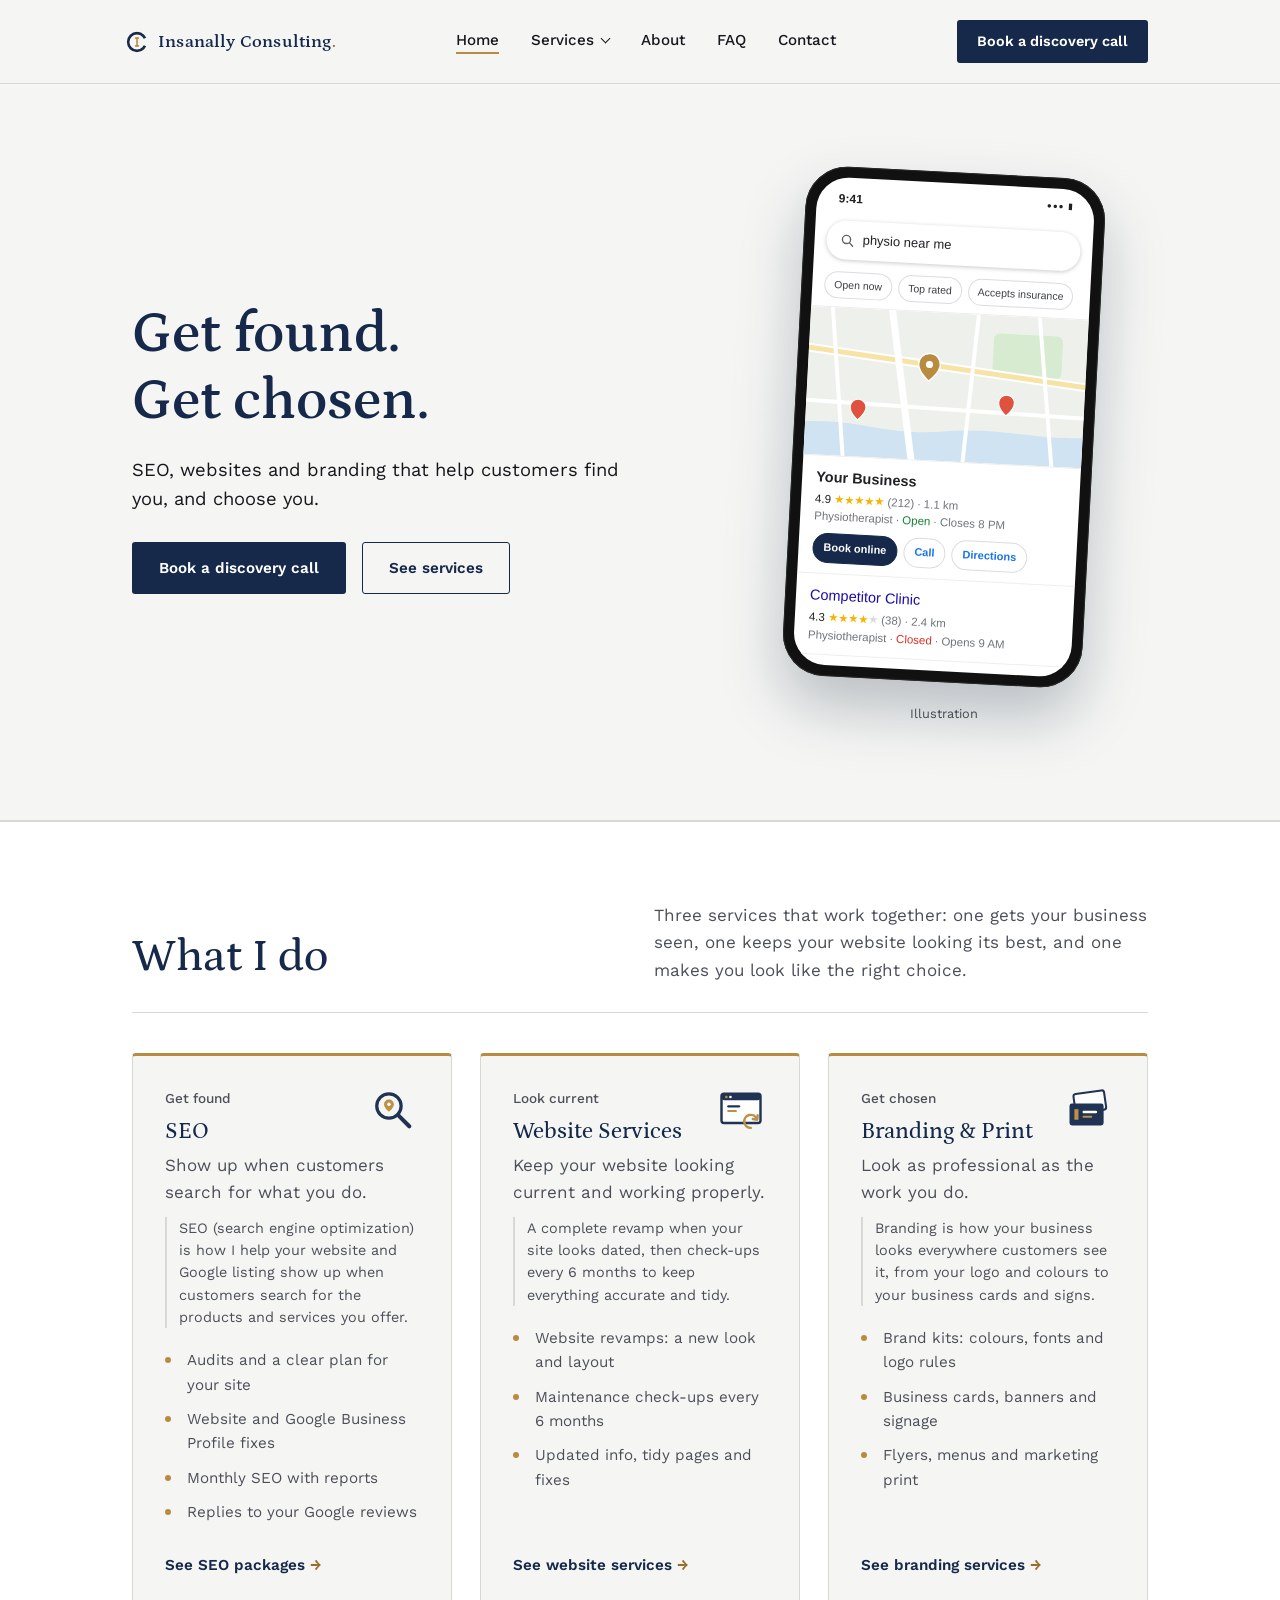
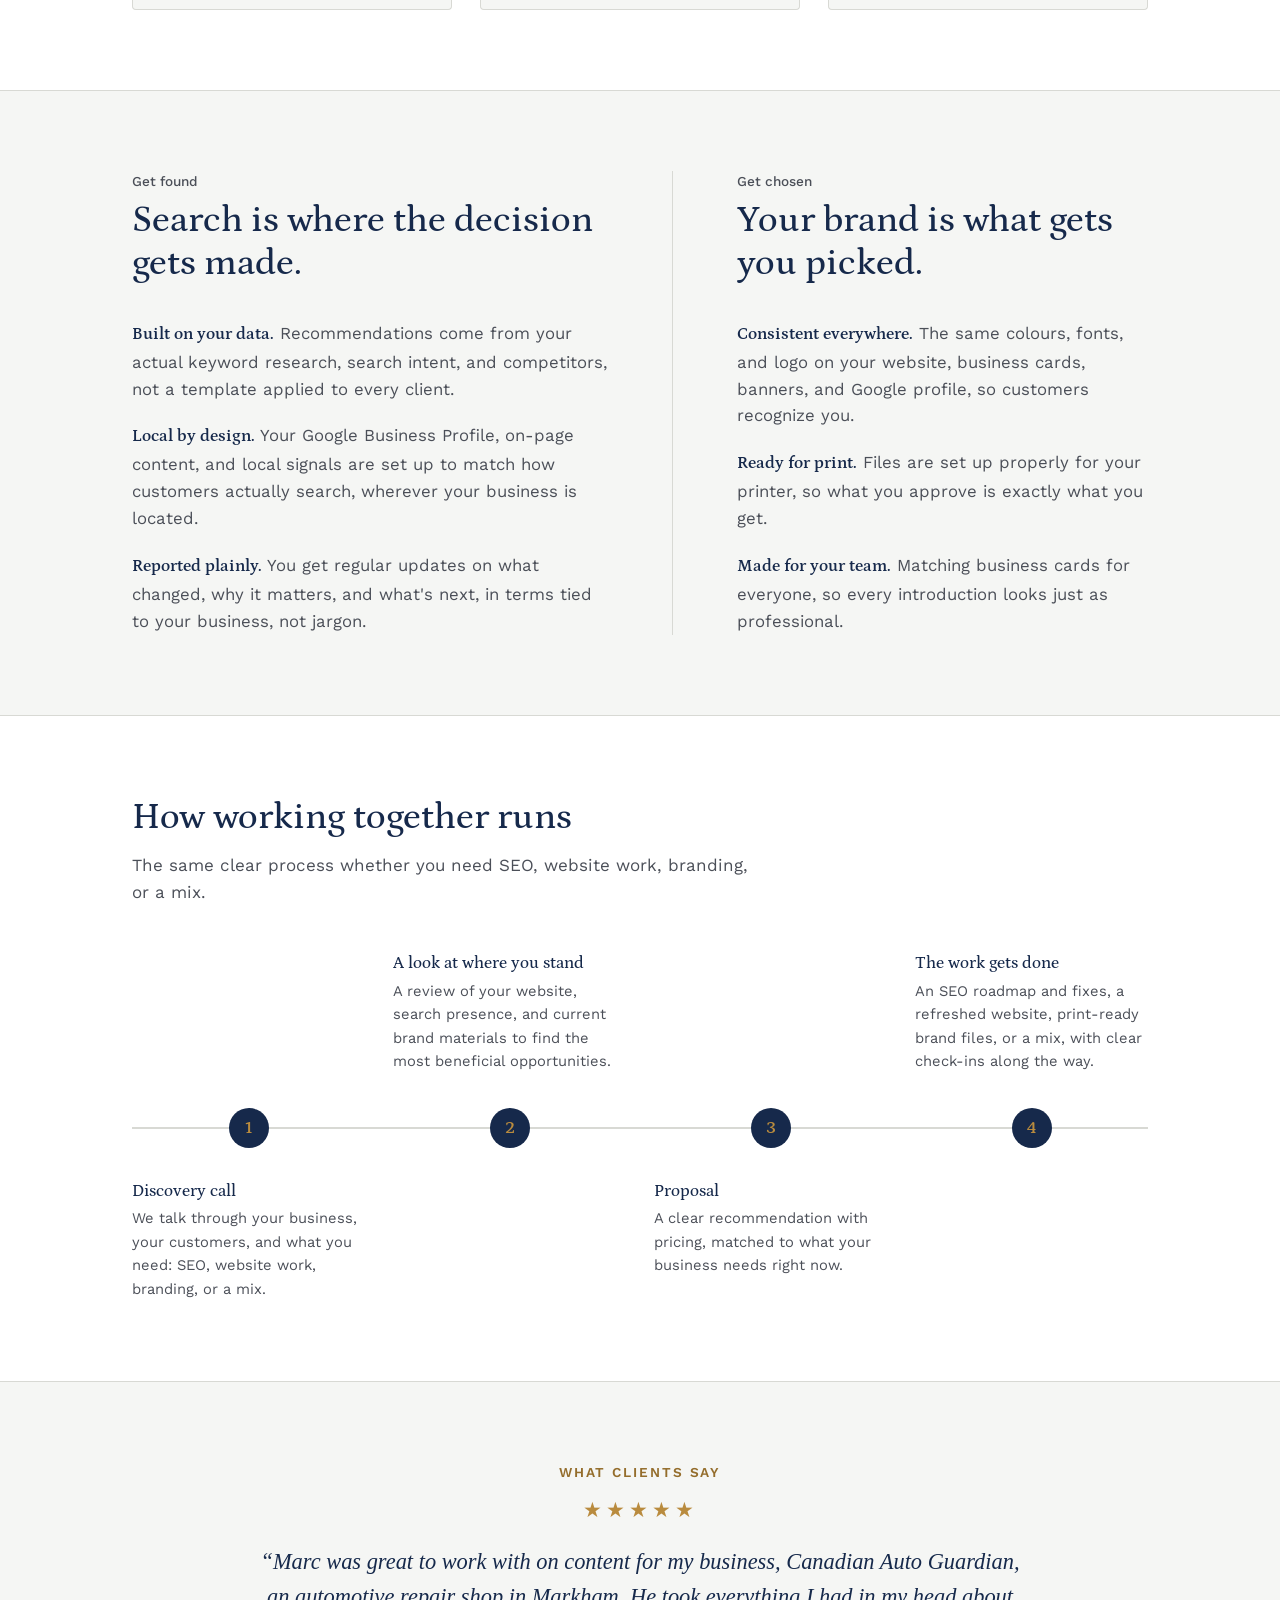
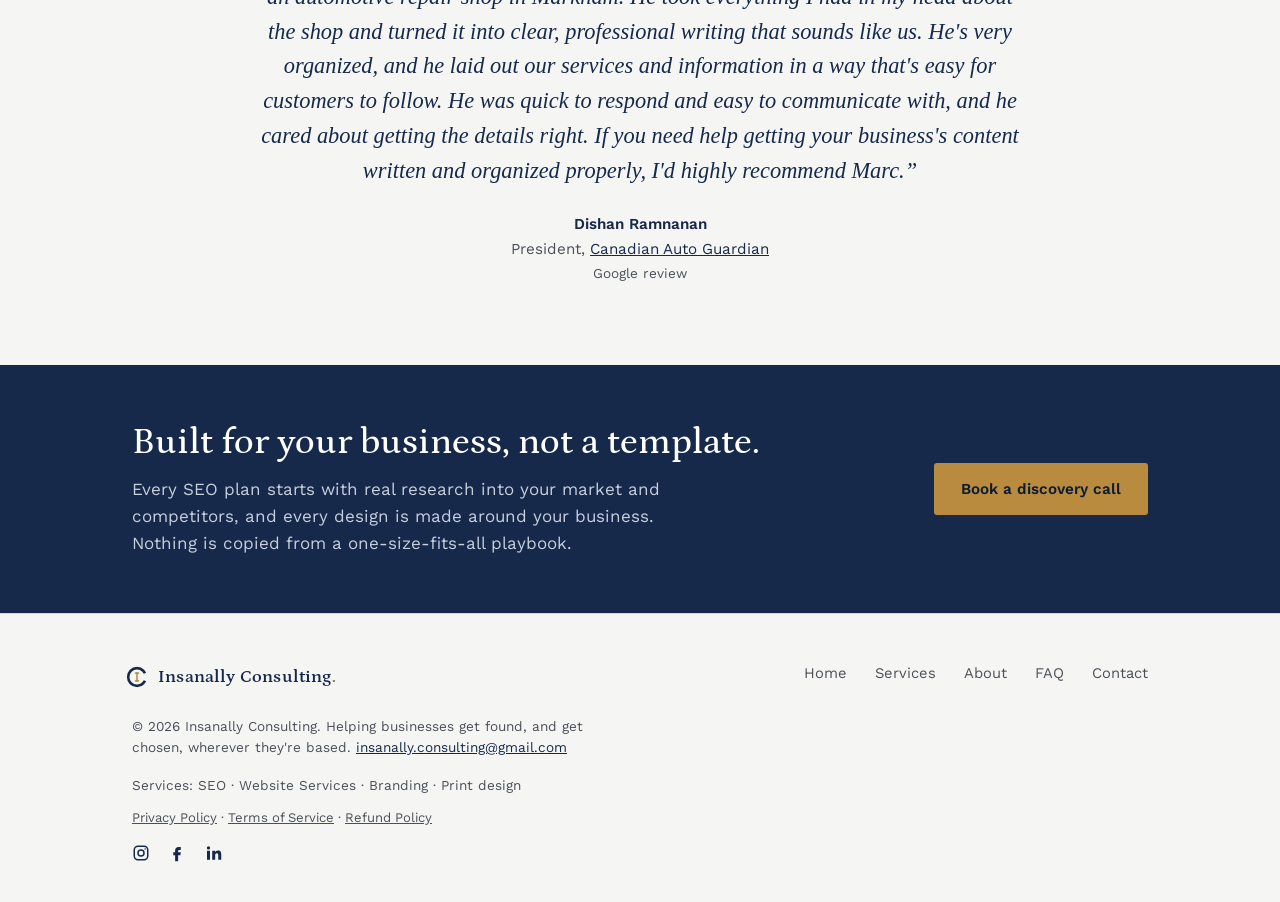
==== commit 94c5a381: "Add files via upload" ====
--- a/index.html
+++ b/index.html
@@ -28,7 +28,7 @@
 <meta name="twitter:description" content="SEO, websites and branding that help customers find you, and choose you.">
 <meta name="twitter:image" content="https://www.insanallyconsulting.com/og-image.png">
 <link rel="icon" href="favicon.svg" type="image/svg+xml">
-<link rel="stylesheet" href="styles.css?v=20261127">
+<link rel="stylesheet" href="styles.css?v=20261128">
 <script type="application/ld+json">
 {
   "@context": "https://schema.org",
@@ -41,6 +41,11 @@
     "@type": "Place",
     "name": "Greater Toronto Area, Ontario, Canada"
   },
+  "sameAs": [
+    "https://www.instagram.com/insanallyconsulting",
+    "https://www.facebook.com/profile.php?id=61596483255152",
+    "https://www.linkedin.com/company/insanally-consulting"
+  ],
   "founder": {
     "@type": "Person",
     "name": "Marc Insanally"
@@ -52,15 +57,15 @@
 
 <header class="site">
   <div class="nav">
-    <a href="index.html" class="brand"><span class="brand-mark" aria-hidden="true"><svg viewBox="0 0 100 100" width="26" height="26"><defs><mask id="rg-index1"><rect width="100" height="100" fill="white"/><polygon points="50,50 91,31 91,69" fill="black"/></mask></defs><circle cx="50" cy="50" r="34" fill="none" stroke="#16294B" stroke-width="10" mask="url(#rg-index1)"/><rect x="42" y="32" width="16" height="6" fill="#B98B3E"/><rect x="47" y="32" width="6" height="36" fill="#B98B3E"/><rect x="42" y="62" width="16" height="6" fill="#B98B3E"/></svg></span>Insanally Consulting<span>.</span></a>
+    <a href="/" class="brand"><span class="brand-mark" aria-hidden="true"><svg viewBox="0 0 100 100" width="26" height="26"><defs><mask id="rg-index1"><rect width="100" height="100" fill="white"/><polygon points="50,50 91,31 91,69" fill="black"/></mask></defs><circle cx="50" cy="50" r="34" fill="none" stroke="#16294B" stroke-width="10" mask="url(#rg-index1)"/><rect x="42" y="32" width="16" height="6" fill="#B98B3E"/><rect x="47" y="32" width="6" height="36" fill="#B98B3E"/><rect x="42" y="62" width="16" height="6" fill="#B98B3E"/></svg></span>Insanally Consulting<span>.</span></a>
     <ul class="nav-links" id="nav-links">
-      <li><a href="index.html" aria-current="page">Home</a></li>
-      <li><a href="services.html">Services</a></li>
-      <li><a href="about.html">About</a></li>
-      <li><a href="faq.html">FAQ</a></li>
-      <li><a href="contact.html">Contact</a></li>
+      <li><a href="/" aria-current="page">Home</a></li>
+      <li class="has-sub"><button type="button" class="sub-toggle" aria-expanded="false" aria-controls="sub-services">Services</button><ul class="sub-menu" id="sub-services"><li><a href="/services">All services</a></li><li><a href="/seo">SEO <span class="sub-note">(Search Engine Optimization)</span></a></li><li><a href="/website-services">Website Services</a></li><li><a href="/branding">Branding</a></li><li><a href="/print-design">Print design</a></li></ul></li>
+      <li><a href="/about">About</a></li>
+      <li><a href="/faq">FAQ</a></li>
+      <li><a href="/contact">Contact</a></li>
     </ul>
-    <a href="contact.html" class="nav-cta">Book a discovery call</a>
+    <a href="/contact" class="nav-cta">Book a discovery call</a>
     <button class="nav-toggle" id="nav-toggle" aria-expanded="false" aria-controls="nav-links" aria-label="Open menu">
       <span></span><span></span><span></span>
     </button>
@@ -73,8 +78,8 @@
       <h1>Get found.<br>Get chosen.</h1>
       <p class="lede">SEO, websites and branding that help customers find you, and choose you.</p>
       <div class="hero-actions">
-        <a href="contact.html" class="btn btn-primary">Book a discovery call</a>
-        <a href="services.html" class="btn btn-ghost">See services</a>
+        <a href="/contact" class="btn btn-primary">Book a discovery call</a>
+        <a href="/services" class="btn btn-ghost">See services</a>
       </div>
     </div>
     <div class="hero-visual phone-visual" role="img" aria-label="A phone showing local map search results with a business listed at the top">
@@ -125,7 +130,7 @@
       <p>Three services that work together: one gets your business seen, one keeps your website looking its best, and one makes you look like the right choice.</p>
     </div>
     <div class="offer-grid offer-grid--three">
-      <a href="services.html#seo" class="offer">
+      <a href="/seo" class="offer">
         <span class="offer-icon" aria-hidden="true"><svg viewBox="0 0 64 64" width="64" height="64"><circle cx="27" cy="27" r="15" fill="none" stroke="#16294B" stroke-width="4"/><line x1="38" y1="38" x2="52" y2="52" stroke="#16294B" stroke-width="5" stroke-linecap="round"/><path d="M27,19 C30.3,19 33,21.6 33,24.8 C33,29.4 27,34 27,34 C27,34 21,29.4 21,24.8 C21,21.6 23.7,19 27,19 Z" fill="#B98B3E"/><circle cx="27" cy="25" r="2.2" fill="#fff"/></svg></span>
         <span class="service-kind">Get found</span>
         <h3>SEO</h3>
@@ -139,7 +144,7 @@
         </ul>
         <span class="offer-link">See SEO packages</span>
       </a>
-      <a href="services.html#website" class="offer">
+      <a href="/website-services" class="offer">
         <span class="offer-icon" aria-hidden="true"><svg viewBox="0 0 64 64" width="64" height="64"><rect x="8" y="12" width="48" height="36" rx="3" fill="#fff" stroke="#16294B" stroke-width="3"/><rect x="8" y="12" width="48" height="8" rx="3" fill="#16294B"/><circle cx="14" cy="16" r="1.6" fill="#B98B3E"/><circle cx="19" cy="16" r="1.6" fill="#fff"/><rect x="15" y="26" width="16" height="3" rx="1.5" fill="#16294B"/><rect x="15" y="32" width="12" height="2.5" rx="1.25" fill="#B98B3E"/><path d="M44,54 a8,8 0 1 1 7.5,-10.8" fill="none" stroke="#B98B3E" stroke-width="3" stroke-linecap="round"/><path d="M52.5,38.5 L52,44 L46.5,43" fill="none" stroke="#B98B3E" stroke-width="3" stroke-linecap="round" stroke-linejoin="round"/></svg></span>
         <span class="service-kind">Look current</span>
         <h3>Website Services</h3>
@@ -152,7 +157,7 @@
         </ul>
         <span class="offer-link">See website services</span>
       </a>
-      <a href="services.html#branding" class="offer">
+      <a href="/services#branding" class="offer">
         <span class="offer-icon" aria-hidden="true"><svg viewBox="0 0 64 64" width="64" height="64"><rect x="14" y="10" width="38" height="24" rx="3" fill="#fff" stroke="#16294B" stroke-width="2.5" transform="rotate(-8 33 22)"/><rect x="8" y="24" width="42" height="27" rx="3" fill="#16294B"/><rect x="14" y="31" width="5" height="13" fill="#B98B3E"/><rect x="24" y="33" width="18" height="3" rx="1.5" fill="#fff"/><rect x="24" y="39" width="12" height="2.5" rx="1.25" fill="#B98B3E"/></svg></span>
         <span class="service-kind">Get chosen</span>
         <h3>Branding &amp; Print</h3>
@@ -261,27 +266,29 @@
       <h2>Built for your business, not a template.</h2>
       <p>Every SEO plan starts with real research into your market and competitors, and every design is made around your business. Nothing is copied from a one-size-fits-all playbook.</p>
     </div>
-    <a href="contact.html" class="btn btn-primary local-strip-btn">Book a discovery call</a>
+    <a href="/contact" class="btn btn-primary local-strip-btn">Book a discovery call</a>
   </div>
 </div>
 
 <footer class="site">
   <div class="wrap">
     <div class="footer-grid">
-      <a href="index.html" class="brand"><span class="brand-mark" aria-hidden="true"><svg viewBox="0 0 100 100" width="26" height="26"><defs><mask id="rg-index2"><rect width="100" height="100" fill="white"/><polygon points="50,50 91,31 91,69" fill="black"/></mask></defs><circle cx="50" cy="50" r="34" fill="none" stroke="#16294B" stroke-width="10" mask="url(#rg-index2)"/><rect x="42" y="32" width="16" height="6" fill="#B98B3E"/><rect x="47" y="32" width="6" height="36" fill="#B98B3E"/><rect x="42" y="62" width="16" height="6" fill="#B98B3E"/></svg></span>Insanally Consulting<span>.</span></a>
+      <a href="/" class="brand"><span class="brand-mark" aria-hidden="true"><svg viewBox="0 0 100 100" width="26" height="26"><defs><mask id="rg-index2"><rect width="100" height="100" fill="white"/><polygon points="50,50 91,31 91,69" fill="black"/></mask></defs><circle cx="50" cy="50" r="34" fill="none" stroke="#16294B" stroke-width="10" mask="url(#rg-index2)"/><rect x="42" y="32" width="16" height="6" fill="#B98B3E"/><rect x="47" y="32" width="6" height="36" fill="#B98B3E"/><rect x="42" y="62" width="16" height="6" fill="#B98B3E"/></svg></span>Insanally Consulting<span>.</span></a>
       <nav>
-        <a href="index.html">Home</a>
-        <a href="services.html">Services</a>
-        <a href="about.html">About</a>
-        <a href="faq.html">FAQ</a>
-        <a href="contact.html">Contact</a>
+        <a href="/">Home</a>
+        <a href="/services">Services</a>
+        <a href="/about">About</a>
+        <a href="/faq">FAQ</a>
+        <a href="/contact">Contact</a>
       </nav>
     </div>
     <p class="footer-note">© 2026 Insanally Consulting. Helping businesses get found, and get chosen, wherever they're based. <a href="mailto:insanally.consulting@gmail.com">insanally.consulting@gmail.com</a></p>
-    <p class="footer-legal"><a href="privacy.html">Privacy Policy</a> · <a href="terms.html">Terms of Service</a> · <a href="refund-policy.html">Refund Policy</a></p>
+    <p class="footer-services">Services: <a href="/seo">SEO</a> · <a href="/website-services">Website Services</a> · <a href="/branding">Branding</a> · <a href="/print-design">Print design</a></p>
+    <p class="footer-legal"><a href="/privacy">Privacy Policy</a> · <a href="/terms">Terms of Service</a> · <a href="/refund-policy">Refund Policy</a></p>
+    <p class="footer-social" style="display: flex; gap: 18px; align-items: center; margin: 16px 0 0;"><a href="https://www.instagram.com/insanallyconsulting" target="_blank" rel="noopener" aria-label="Insanally Consulting on Instagram" style="color: var(--navy); display: inline-flex;"><svg viewBox="0 0 24 24" width="18" height="18" fill="none" stroke="currentColor" stroke-width="2"><rect x="3" y="3" width="18" height="18" rx="5"/><circle cx="12" cy="12" r="4"/><circle cx="17.5" cy="6.5" r="1" fill="currentColor" stroke="none"/></svg></a><a href="https://www.facebook.com/profile.php?id=61596483255152" target="_blank" rel="noopener" aria-label="Insanally Consulting on Facebook" style="color: var(--navy); display: inline-flex;"><svg viewBox="0 0 24 24" width="18" height="18" fill="currentColor"><path d="M14 8h3V4h-3c-2.8 0-4.5 1.8-4.5 4.6V11H7v4h2.5v8h4v-8h3l.5-4h-3.5V9c0-.6.4-1 1-1z"/></svg></a><a href="https://www.linkedin.com/company/insanally-consulting" target="_blank" rel="noopener" aria-label="Insanally Consulting on LinkedIn" style="color: var(--navy); display: inline-flex;"><svg viewBox="0 0 24 24" width="18" height="18" fill="currentColor"><path d="M4 9h4v12H4zM6 3a2.2 2.2 0 1 1 0 4.4A2.2 2.2 0 0 1 6 3zm5 6h3.8v1.7h.1c.5-1 1.8-2 3.7-2 4 0 4.4 2.6 4.4 6V21h-4v-5.6c0-1.4 0-3.1-1.9-3.1s-2.2 1.5-2.2 3V21h-4z"/></svg></a></p>
     </div>
 </footer>
 
-<script src="nav.js?v=20261127"></script>
+<script src="nav.js?v=20261128"></script>
 </body>
 </html>
--- a/styles.css
+++ b/styles.css
@@ -703,113 +703,42 @@
 /* Short plain-language definition under each "What I do" card tagline */
 .offer > p.offer-def { font-size: 0.9rem; line-height: 1.55; color: var(--ink-soft); margin: -8px 0 20px; padding-left: 12px; border-left: 2px solid var(--line); }
 
-/* Services dropdown in the nav (markup built by nav.js) */
-.has-dropdown { position: relative; }
-.dropdown-toggle {
-  background: none;
-  border: none;
-  padding: 4px 0 4px 6px;
-  margin: 0;
-  cursor: pointer;
-  color: var(--navy);
-  display: inline-flex;
-  align-items: center;
-  vertical-align: middle;
-}
-.dropdown-toggle svg { display: block; transition: transform 0.15s ease; }
-.has-dropdown.is-open .dropdown-toggle svg { transform: rotate(180deg); }
-.dropdown {
-  display: none;
-  position: absolute;
-  top: calc(100% + 14px);
-  left: -20px;
-  z-index: 60;
-  list-style: none;
-  margin: 0;
-  padding: 8px 0;
-  min-width: 300px;
-  background: var(--paper);
-  border: 1px solid var(--line);
-  border-top: 3px solid var(--gold);
-  border-radius: 4px;
-  box-shadow: 0 12px 28px rgba(13, 27, 51, 0.12);
-}
-.dropdown::before { content: ""; position: absolute; top: -18px; left: 0; right: 0; height: 15px; }
-.has-dropdown:hover .dropdown,
-.has-dropdown.is-open .dropdown { display: block; }
-.dropdown li + li { border-top: 1px solid var(--line); }
-.nav-links .dropdown a {
-  display: block;
-  padding: 10px 20px;
-  color: var(--navy);
-  border-bottom: none;
-  white-space: nowrap;
-}
-.nav-links .dropdown a:hover { background: var(--bg); }
-.dropdown-note { color: var(--ink-soft); font-weight: 400; }
-
+/* Services dropdown, opens on click (Nov 22, 2026) */
+.nav-links .has-sub { position: relative; }
+.sub-toggle { background: none; border: none; padding: 0 0 3px; margin: 0; cursor: pointer; font: inherit; font-size: 0.95rem; font-weight: 500; color: var(--ink); border-bottom: 2px solid transparent; transition: border-color 0.15s ease; display: inline-flex; align-items: center; }
+.sub-toggle:hover, .sub-toggle.is-current, .sub-toggle[aria-expanded="true"] { border-bottom-color: var(--gold); }
+.sub-toggle::after { content: ""; display: inline-block; width: 6px; height: 6px; border-right: 1.5px solid currentColor; border-bottom: 1.5px solid currentColor; transform: rotate(45deg); margin: 0 0 3px 8px; transition: transform .15s ease; }
+.sub-toggle[aria-expanded="true"]::after { transform: rotate(-135deg); margin-bottom: -3px; }
+.sub-menu { list-style: none; margin: 0; padding: 8px 0; position: absolute; top: calc(100% + 14px); left: -18px; min-width: 210px; background: var(--paper); border: 1px solid var(--line); border-top: 3px solid var(--gold); border-radius: 4px; box-shadow: 0 10px 28px rgba(13, 27, 51, 0.10); opacity: 0; visibility: hidden; transform: translateY(6px); transition: opacity .15s ease, transform .15s ease, visibility .15s; z-index: 60; }
+.has-sub.is-open .sub-menu { opacity: 1; visibility: visible; transform: none; }
+.nav-links .sub-menu a { display: block; padding: 9px 18px; border-bottom: none; font-size: 0.92rem; white-space: nowrap; }
+.nav-links .sub-menu a:hover { background: var(--bg); color: var(--navy); }
+.nav-links .sub-menu a[aria-current="page"] { color: var(--gold-text); }
+.footer-services { color: var(--ink-soft); font-size: 0.85rem; margin: 10px 0 0; }
+.footer-services a { color: var(--ink-soft); text-decoration: none; }
+.footer-services a:hover { color: var(--navy); text-decoration: underline; }
+.faq-group { font-size: 1.35rem; margin: 48px 0 8px; }
+.faq-group:first-child { margin-top: 0; }
 @media (max-width: 860px) {
-  .dropdown-toggle { display: none; }
-  .dropdown,
-  .has-dropdown:hover .dropdown {
-    display: block;
-    position: static;
-    min-width: 0;
-    padding: 0 0 10px 16px;
-    background: none;
-    border: none;
-    box-shadow: none;
-  }
-  .dropdown::before { display: none; }
-  .nav-links .dropdown li,
-  .dropdown li + li { border-top: none; }
-  .nav-links .dropdown a {
-    padding: 8px 0;
-    font-size: 0.9rem;
-    color: var(--ink-soft);
-    white-space: normal;
-  }
-}
-
-/* Website Services section (services page) */
+  .sub-toggle { display: flex; width: 100%; justify-content: space-between; padding: 14px 0; border-bottom: none; }
+  .sub-toggle:hover, .sub-toggle.is-current, .sub-toggle[aria-expanded="true"] { border-bottom-color: transparent; }
+  .sub-menu { position: static; display: none; opacity: 1; visibility: visible; transform: none; box-shadow: none; border: none; border-radius: 0; background: none; min-width: 0; padding: 0 0 10px 16px; }
+  .has-sub.is-open .sub-menu { display: block; }
+  .nav-links .sub-menu li { border-top: none; }
+  .nav-links .sub-menu a { padding: 7px 0; font-size: 0.92rem; color: var(--ink-soft); }
+}
+
+/* Website Services (added Nov 28, 2026) */
+.nav-links .sub-menu { min-width: 300px; }
+.sub-note { color: var(--ink-soft); font-weight: 400; }
 .section-divided { border-top: 1px solid var(--line); }
 #website { scroll-margin-top: 80px; }
-.cycle {
-  background: var(--paper);
-  border: 1px solid var(--line);
-  border-radius: 4px;
-  padding: 32px;
-  margin-bottom: 56px;
-}
-.cycle-title {
-  font-family: 'Petrona', serif;
-  font-weight: 600;
-  color: var(--navy);
-  font-size: 1.05rem;
-  margin-bottom: 24px;
-}
-.cycle-steps {
-  display: grid;
-  grid-template-columns: repeat(3, 1fr);
-  list-style: none;
-  margin: 0;
-  padding: 0;
-}
+.cycle { background: var(--paper); border: 1px solid var(--line); border-radius: 4px; padding: 32px; margin-bottom: 56px; }
+.cycle-title { font-family: 'Petrona', serif; font-weight: 600; color: var(--navy); font-size: 1.05rem; margin-bottom: 24px; }
+.cycle-steps { display: grid; grid-template-columns: repeat(3, 1fr); list-style: none; margin: 0; padding: 0; }
 .cycle-steps li { padding: 0 16px 0 20px; border-left: 2px dashed var(--line); }
 .cycle-steps li:first-child { border-left: none; padding-left: 0; }
-.cycle-marker {
-  width: 40px;
-  height: 40px;
-  border-radius: 50%;
-  border: 2px solid var(--navy);
-  color: var(--navy);
-  font-family: 'Petrona', serif;
-  font-weight: 600;
-  display: flex;
-  align-items: center;
-  justify-content: center;
-  margin-bottom: 10px;
-}
+.cycle-marker { width: 40px; height: 40px; border-radius: 50%; border: 2px solid var(--navy); color: var(--navy); font-family: 'Petrona', serif; font-weight: 600; display: flex; align-items: center; justify-content: center; margin-bottom: 10px; }
 .cycle-marker--solid { background: var(--navy); color: var(--gold); }
 .cycle-steps h3 { font-size: 1.05rem; font-weight: 600; margin-bottom: 6px; }
 .cycle-steps p { font-size: 0.92rem; margin: 0; }
@@ -820,11 +749,9 @@
   .cycle-steps { grid-template-columns: 1fr; gap: 24px; }
   .cycle-steps li { border-left: none; padding-left: 0; }
 }
-
-/* Homepage: three service cards */
 .offer-grid--three { grid-template-columns: repeat(3, 1fr); }
+.offer-grid--three .offer h3 { font-size: 1.45rem; padding-right: 52px; }
+.offer-grid--three .offer-icon svg { width: 52px; height: 52px; }
 @media (max-width: 1000px) { .offer-grid--three { grid-template-columns: 1fr 1fr; } }
 @media (max-width: 640px) { .offer-grid--three { grid-template-columns: 1fr; } }
-.offer-grid--three .offer h3 { font-size: 1.45rem; padding-right: 52px; }
-.offer-grid--three .offer-icon svg { width: 52px; height: 52px; }
-.service-detail ul li:first-child::before { top: 9px; }
+@media (max-width: 860px) { .nav-links .sub-menu { min-width: 0; } }
